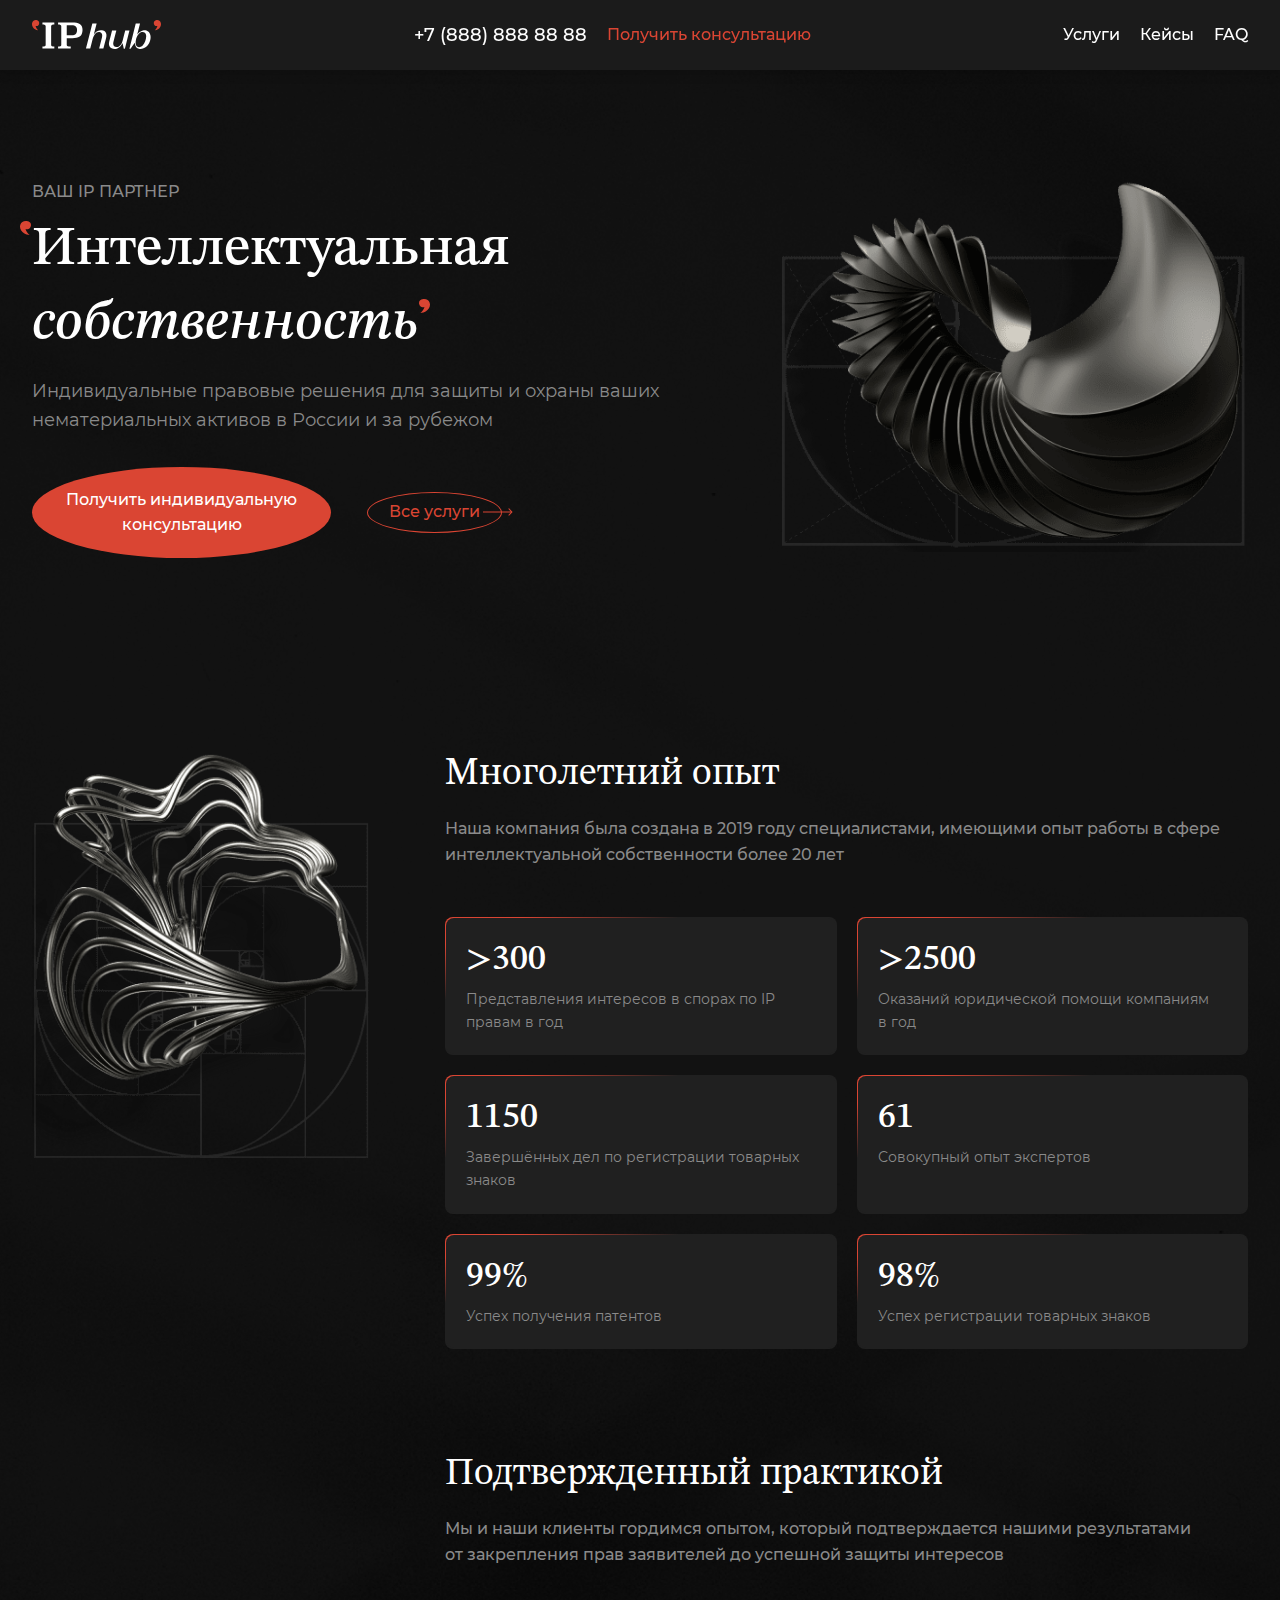
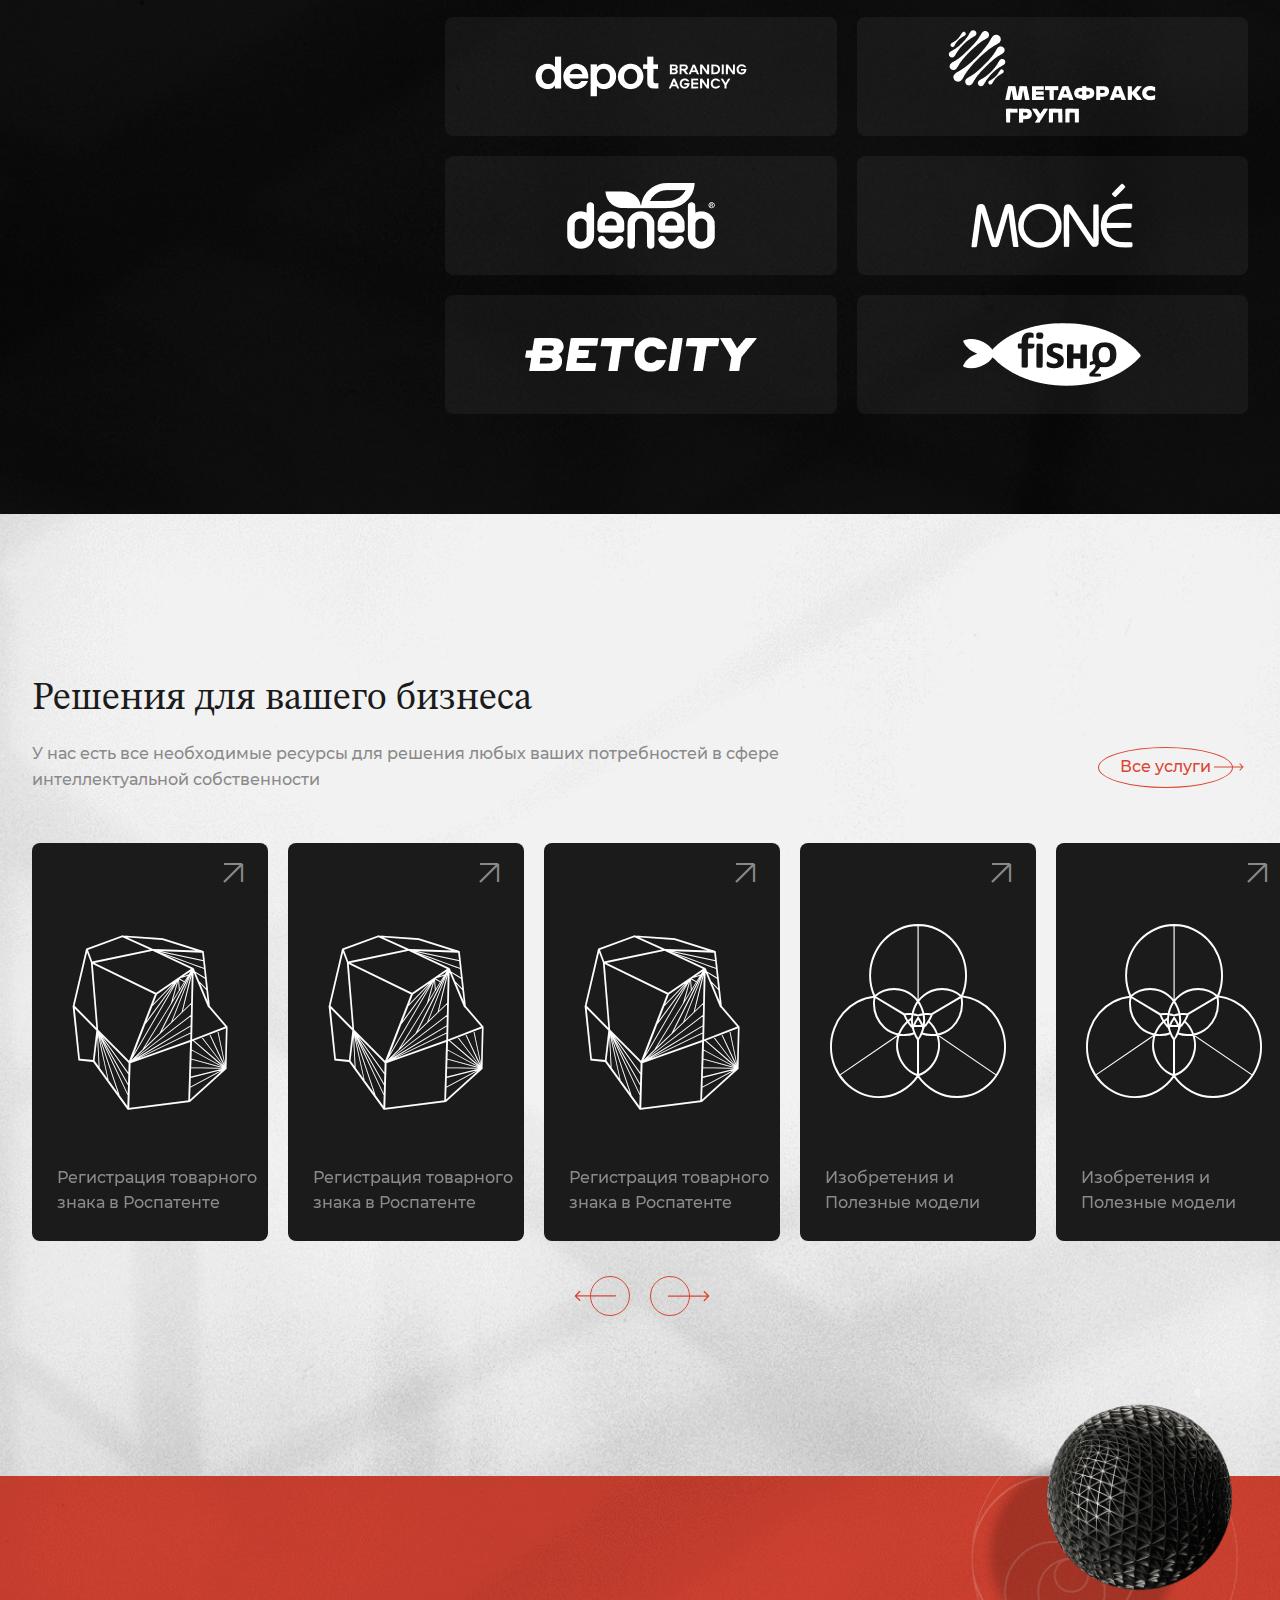
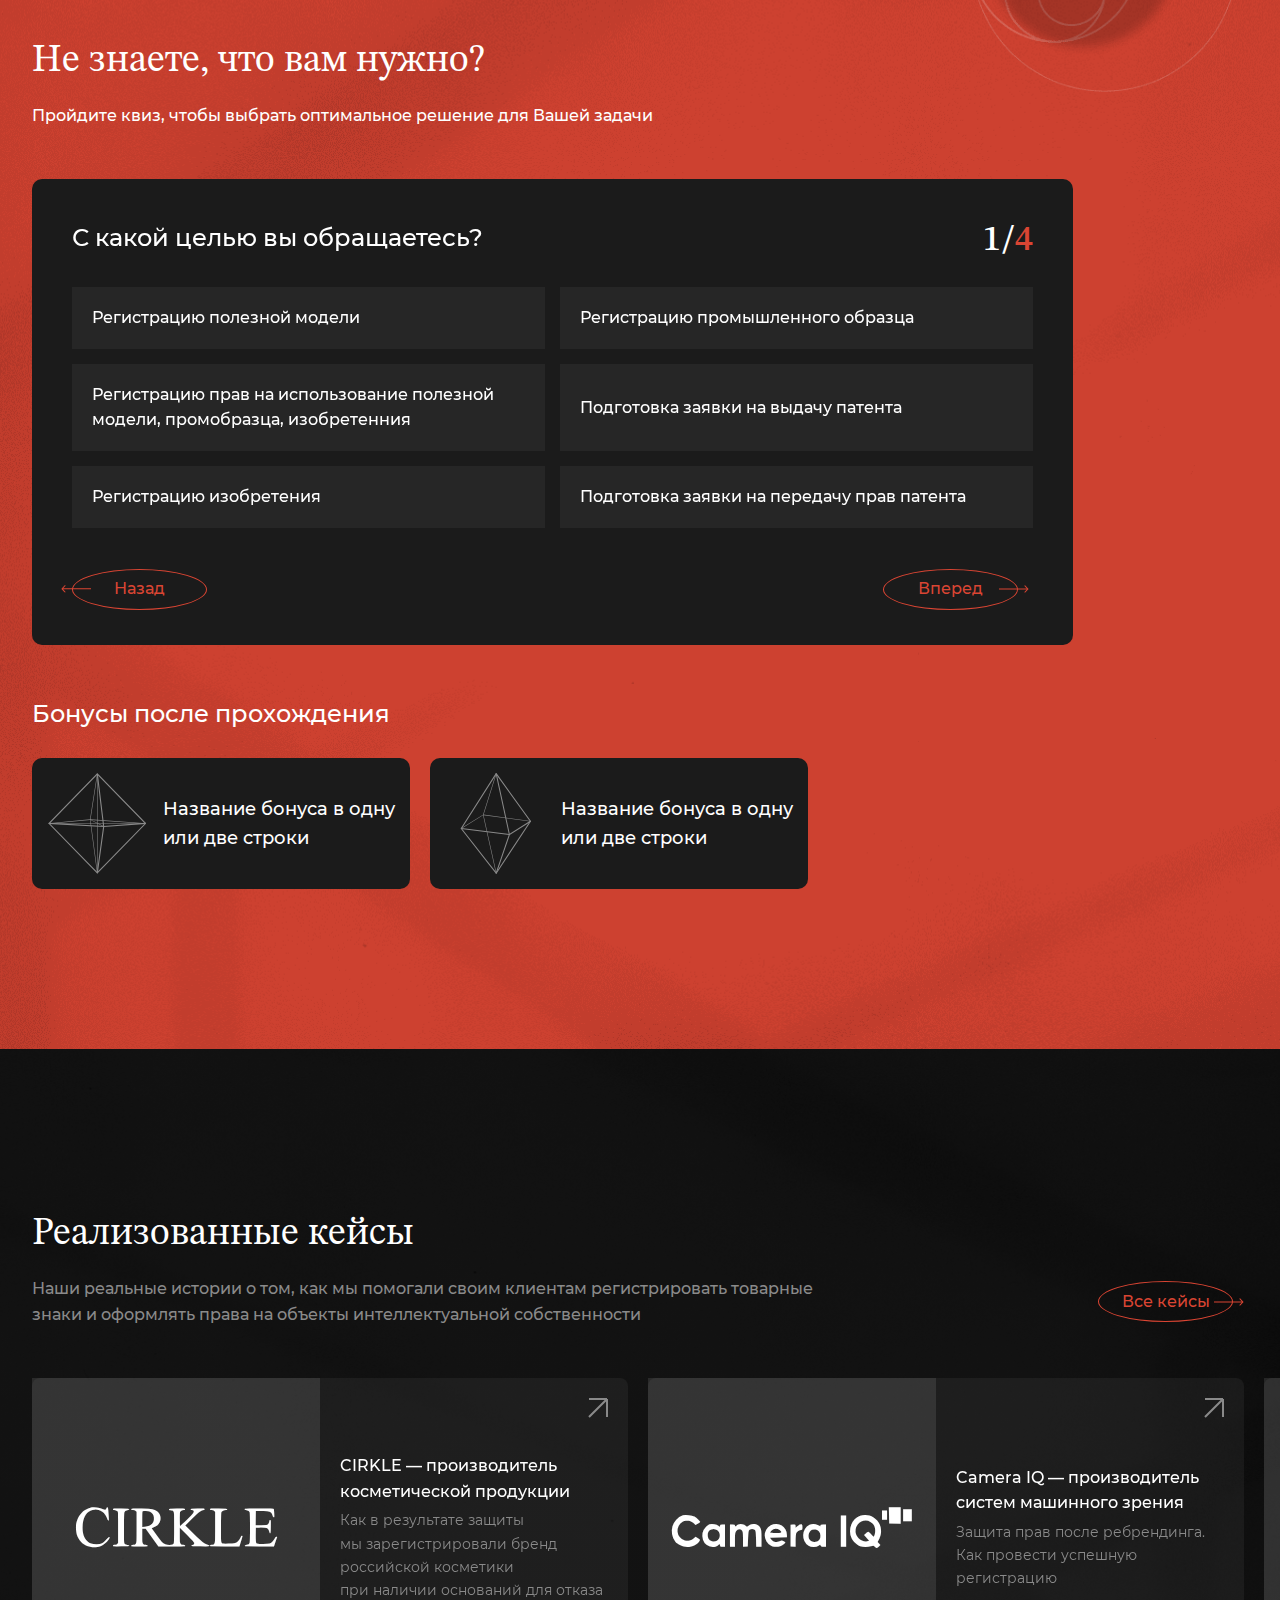
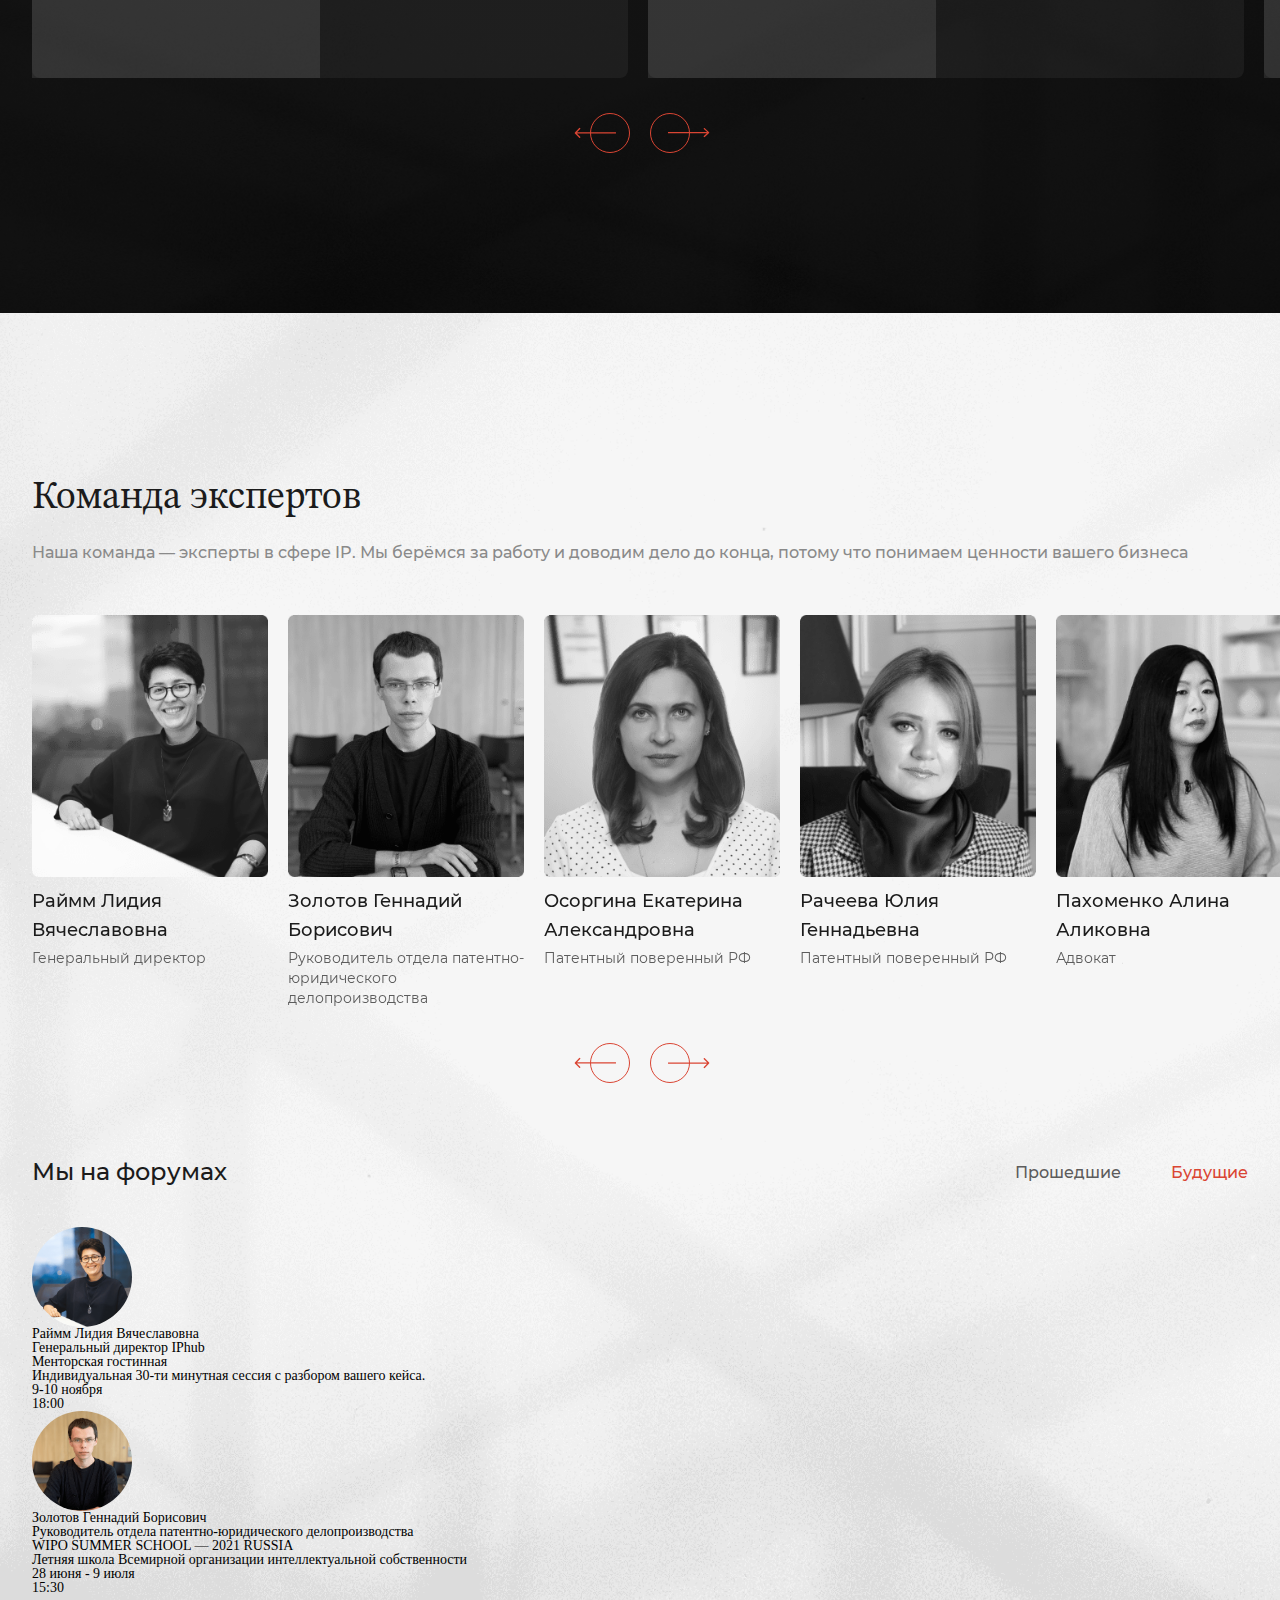
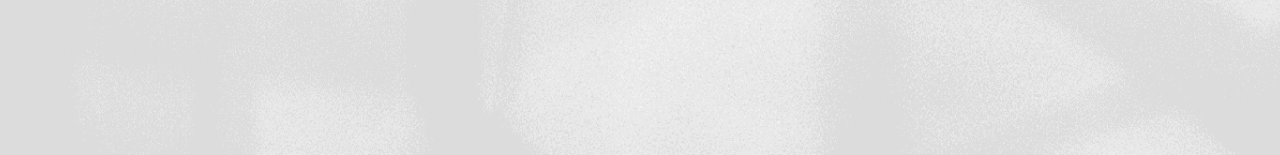
==== index.html @ 414b3ac7 "add forum-block" ====
<!DOCTYPE html>
<html lang="en">

<head>
  <meta charset="UTF-8">
  <meta http-equiv="X-UA-Compatible" content="IE=edge">
  <meta name="viewport" content="width=device-width, initial-scale=1.0">
  <title>IPhub</title>
  <link rel="stylesheet" href="./fonts/stylesheet.css">
  <link rel="stylesheet" href="./css/style.css">
  <link rel="stylesheet" type="text/css" href="./js/slick/slick.css" />
  <link rel="stylesheet" type="text/css" href="./js/slick/slick-theme.css" />
  <!-- <link rel="shortcut icon" type="image/ico" href="./img/speak-logo.ico" /> -->
  <script defer src="./js/scripts.js"></script>
</head>

<body>
  <div class="pop-up">
    <div class="pop-up__container"></div>
    <div class="pop-up__block">
      <div class="pop-up__close">
        <span></span>
        <span></span>
      </div>
      <form action="" class="pop-up__form" onchange="">
        <h2 class="pop-up__title">Оставьте заявку</h2>
        <p class="pop-up__subtitle">Укажите свои данные, и наш специалист свяжется с вами</p>
        <label for="username" class="pop-up__label">Как к вам обращаться</label>
        <input type="text" id="username" class="pop-up__input" required>
        <label for="phone" class="pop-up__label">Номер телефона / WhatsApp</label>
        <input type="tel" id="phone" class="pop-up__input" required>
        <label for="email" class="pop-up__label">Почта</label>
        <input type="email" id="email" class="pop-up__input" required>
        <label for="request" class="pop-up__label">Запрос</label>
        <textarea type="email" id="request" class="pop-up__textarea" optional></textarea>
        <div class="pop-up__radio">
          <input type="checkbox" id="deal" name="deal" value="deal">
          <label for="deal">Я принимаю соглашение на <a href="">обработку персональных данных</a> и <a href="">политику
              конфиденциальности</a></label>
        </div>
        <button class="pop-up__button">
          <p>Отправить</p>
          <img src="./img/main/button-arrow-right.svg" alt="">
        </button>
      </form>
    </div>
  </div>
  <div class="background">
    <div class="background__header">
      <div class="container">
        <header class="header">
          <div class="header__logo" onclick="slowScroll ('.header')"><img src=" ./img/header/logo.svg" alt="loho"></div>
          <div class="header__middle">
            <a href="tel:+78888888888" class="header__phone">+7 (888) 888 88 88</a>
            <a href="" class="header__button-consultation">Получить консультацию</a>
          </div>
          <nav class="header__nav menu">
            <div class="menu__container">
              <ul class="header__list menu__list">
                <li><a href=''>Услуги</a></li>
                <li><a href=''>Кейсы</a></li>
                <li><a href=''>FAQ</a></li>
              </ul>
              <div class="header__menu-text-block menu__text-block">
                <div class="menu__contacts">
                  <p class="menu__title">Наши контакты:</p>
                  <a href="mailto:example@iphub.com" class="menu__content">example@iphub.com</a>
                  <a href="tel:+78888888888" class="menu__content">+7 (888) 888 88 88</a>
                </div>
                <div class="menu__socials">
                  <p class="menu__title">Мы в соцсетях:</p>
                  <a href="#" class="menu__content">Facebook</a>
                  <a href="#" class="menu__content">Instagram</a>
                </div>
                <div class="menu__road">
                  <p class="menu__title">Как добраться:</p>
                  <a href="#" class="menu__content">Схема проезда</a>
                </div>
                <div class="menu__adress">
                  <p>123317, г. Москва, Пресненская<br>
                    наб., д.8, стр.1, эт.3, п.1, оф.10</p>
                  <p>ИНН: 7703472433</p>
                  <p>КПП: 770301001</p>
                </div>
                <div class="header__menu-image menu__image"><img src="./img/header/menu-image.png" alt=""></div>
              </div>
            </div>
          </nav>
          <div class="header__burger-menu">
            <span></span>
            <span></span>
            <span></span>
          </div>
        </header>
      </div>
    </div>
    <div class="background__main">
      <div class="container">
        <main class="main">
          <div class="main__text-block">
            <p class="main__overtitle">ВАШ IP ПАРТНЕР</p>
            <h1 class="main__title">
              <span>
                <img src="./img/main/quote-open.svg" alt="quote-open">
                Интеллектуальная
              </span>
              <span>
                собственность
                <img src="./img/main/quote-close.svg" alt="quote-close">
              </span>
            </h1>
            <p class="main__subtitle">Индивидуальные правовые решения для защиты и охраны ваших нематериальных активов
              в России и за рубежом</p>
            <div class="main__button-block">
              <a href="" class="main__button-consultation">
                <div></div>
                <span href="#">Получить индивидуальную консультацию</span>
              </a>
              <a href="" class="main__button-service">
                <span href="#">Все услуги</span>
                <img src="./img/main/button-arrow-right.svg" alt="">
              </a>
            </div>
          </div>
          <div class="main__image-block">
            <img src="./img/main/main.png" alt="">
          </div>
        </main>
        <div class="experience">
          <div class="experience__image-block"><img src="./img/experience/main.png" alt=""></div>
          <div class="experience__text-block">
            <div class="experience__statistics">
              <h2 class="experience__title">Многолетний опыт</h2>
              <p class="experience__subtitle">Наша компания была создана в 2019 году специалистами, имеющими опыт работы
                в сфере интеллектуальной собственности более 20 лет</p>
              <div class="statistics experience__blocks">
                <div class="statistics__wrapper">
                  <div class="statistics__block">
                    <p class="statistics__number">><span class="count">300</span></p>
                    <p class="statistics__description"><span>Представления интересов</span><span> в спорах по IP правам
                        в год</span></p>
                  </div>
                </div>
                <div class="statistics__wrapper">
                  <div class="statistics__block">
                    <p class="statistics__number">><span class="count">2500</span></p>
                    <p class="statistics__description"><span>Оказаний юридической</span><span> помощи компаниям
                        в год</span>
                    </p>
                  </div>
                </div>
                <div class="statistics__wrapper">
                  <div class="statistics__block">
                    <p class="statistics__number"><span class="count">1150</span></p>
                    <p class="statistics__description"><span>Завершённых дел</span><span> по регистрации товарных
                        знаков</span></p>
                  </div>
                </div>
                <div class="statistics__wrapper">
                  <div class="statistics__block">
                    <p class="statistics__number"><span class="count">61</span></p>
                    <p class="statistics__description"><span>Совокупный опыт</span><span> экспертов</span></p>
                  </div>
                </div>
                <div class="statistics__wrapper">
                  <div class="statistics__block">
                    <p class="statistics__number"><span class="count">99</span>%</p>
                    <p class="statistics__description"><span>Успех получения</span><span> патентов</span></p>
                  </div>
                </div>
                <div class="statistics__wrapper">
                  <div class="statistics__block">
                    <p class="statistics__number"><span class="count">98</span>%</p>
                    <p class="statistics__description"><span>Успех регистрации</span><span> товарных знаков</span></p>
                  </div>
                </div>
              </div>
            </div>
            <div class="experience__clients">
              <h2 class="experience__title">Подтвержденный практикой</h2>
              <p class="experience__subtitle">Мы и наши клиенты гордимся опытом, который подтверждается нашими
                результатами
                от закрепления прав заявителей до успешной защиты интересов</p>
              <div class="clients experience__blocks">
                <div class="clients__client"><img src="./img/experience/client1.png" alt="client1"></div>
                <div class="clients__client"><img src="./img/experience/client2.png" alt="client2"></div>
                <div class="clients__client"><img src="./img/experience/client3.png" alt="client3"></div>
                <div class="clients__client"><img src="./img/experience/client4.png" alt="client4"></div>
                <div class="clients__client"><img src="./img/experience/client5.png" alt="client5"></div>
                <div class="clients__client"><img src="./img/experience/client6.png" alt="client6"></div>
              </div>
            </div>
          </div>
        </div>
      </div>
    </div>
    <div class="background__services">
      <div class="services">
        <div class="container">
          <h2 class="services__title">Решения для вашего бизнеса</h2>
          <div class="services__subtitle">
            <p>У нас есть все необходимые ресурсы для решения любых ваших потребностей в сфере интеллектуальной
              собственности</p>
            <div class="services__button-top ">
              <span href="#">Все услуги</span>
              <img src="./img/main/button-arrow-right.svg" alt="">
            </div>
          </div>
        </div>
        <div class="services__slider">
          <div class="service">
            <div class="service__button icon-shape"></div>
            <div class="service__image icon-service-image1"></div>
            <p class="service__title">Регистрация товарного знака в Роспатенте</p>
            <p class="service__subtitle">Государственная регистрация торговых знаков в РФ и в мире</p>
          </div>
          <div class="service">
            <div class="service__button icon-shape"></div>
            <div class="service__image icon-service-image1"></div>
            <p class="service__title">Регистрация товарного знака в Роспатенте</p>
            <p class="service__subtitle">Государственная регистрация торговых знаков в РФ и в мире</p>
          </div>
          <div class="service">
            <div class="service__button icon-shape"></div>
            <div class="service__image icon-service-image1"></div>
            <p class="service__title">Регистрация товарного знака в Роспатенте</p>
            <p class="service__subtitle">Государственная регистрация торговых знаков в РФ и в мире</p>
          </div>
          <div class="service">
            <div class="service__button icon-shape"></div>
            <div class="service__image icon-service-image2"></div>
            <p class="service__title">Изобретения и Полезные модели</p>
            <p class="service__subtitle">Регистрация прав инновационные устройства, способы или технологии</p>
          </div>
          <div class="service">
            <div class="service__button icon-shape"></div>
            <div class="service__image icon-service-image2"></div>
            <p class="service__title">Изобретения и Полезные модели</p>
            <p class="service__subtitle">Регистрация прав инновационные устройства, способы или технологии</p>
          </div>
          <div class="service">
            <div class="service__button icon-shape"></div>
            <div class="service__image icon-service-image2"></div>
            <p class="service__title">Изобретения и Полезные модели</p>
            <p class="service__subtitle">Регистрация прав инновационные устройства, способы или технологии</p>
          </div>
          <div class="service">
            <div class="service__button icon-shape"></div>
            <div class="service__image icon-service-image3"></div>
            <p class="service__title">Промышленные образцы</p>
            <p class="service__subtitle">Государственная регистрация торговых знаков в РФ и в мире</p>
          </div>
          <div class="service">
            <div class="service__button icon-shape"></div>
            <div class="service__image icon-service-image4"></div>
            <p class="service__title">Программы для ЭВМ и Базы данных</p>
            <p class="service__subtitle">Государственная регистрация торговых знаков в РФ и в мире</p>
          </div>
          <div class="service">
            <div class="service__button icon-shape"></div>
            <div class="service__image icon-service-image5"></div>
            <p class="service__title">Представление интересов, суды</p>
            <p class="service__subtitle">Государственная регистрация торговых знаков в РФ и в мире</p>
          </div>
          <div class="service">
            <div class="service__button icon-shape"></div>
            <div class="service__image icon-service-image5"></div>
            <p class="service__title">Представление интересов, суды</p>
            <p class="service__subtitle">Государственная регистрация торговых знаков в РФ и в мире</p>
          </div>
          <div class="service invisible"></div>
          <div class="service invisible"></div>
          <div class="service invisible"></div>
          <div class="service invisible"></div>
          <div class="service invisible"></div>
        </div>
        <div class="services__button-bottom">
          <span href="#">Все услуги</span>
          <img src="./img/main/button-arrow-right.svg" alt="">
        </div>
      </div>
    </div>
    <div class="background__test">
      <div class="test__back-image"><img src="./img/test/black-ball.png" alt=""></div>
      <div class="container">
        <div class="test">
          <h2 class="test__title">Не знаете, что вам нужно? </h2>
          <p class="test__subtitle">Пройдите квиз, чтобы выбрать оптимальное решение для Вашей задачи</p>
          <div class="test__wrapper-slider">
            <div class="test__counter-slider">
              <p><span>1/</span><span></span></p>
            </div>
            <div class="test__slider test-slider" onclick="changeSlider()" onmouseup="changeSlider()"
              onmousedown="changeSlider()" ontouchend="changeSlider()" ontouchstart="changeSlider()">
              <div class="test-slider__slide">
                <p class="test-slider__title">С какой целью вы обращаетесь?</p>
                <div class="test-slider__options">
                  <a href="" class="test-slider__option">Регистрацию полезной модели</a>
                  <a href="" class="test-slider__option">Регистрацию промышленного образца</a>
                  <a href="" class="test-slider__option">Регистрацию прав на использование полезной модели, промобразца,
                    изобретенния</a>
                  <a href="" class="test-slider__option">Подготовка заявки на выдачу патента</a>
                  <a href="" class="test-slider__option">Регистрацию изобретения</a>
                  <a href="" class="test-slider__option">Подготовка заявки на передачу прав патента</a>
                </div>
              </div>
              <div class="test-slider__slide">
                <p class="test-slider__title">С какой целью вы обращаетесь?</p>
                <div class="test-slider__options">
                  <div class="test-slider__option">Регистрацию полезной модели</div>
                  <div class="test-slider__option">Регистрацию промышленного образца</div>
                  <div class="test-slider__option">Регистрацию прав на использование полезной модели, промобразца,
                    изобретенния</div>
                  <div class="test-slider__option">Подготовка заявки на выдачу патента</div>
                  <div class="test-slider__option">Регистрацию изобретения</div>
                  <div class="test-slider__option">Подготовка заявки на передачу прав патента</div>
                </div>
              </div>
              <div class="test-slider__slide">
                <p class="test-slider__title">С какой целью вы обращаетесь?</p>
                <div class="test-slider__options">
                  <div class="test-slider__option">Регистрацию полезной модели</div>
                  <div class="test-slider__option">Регистрацию промышленного образца</div>
                  <div class="test-slider__option">Регистрацию прав на использование полезной модели, промобразца,
                    изобретенния</div>
                  <div class="test-slider__option">Подготовка заявки на выдачу патента</div>
                  <div class="test-slider__option">Регистрацию изобретения</div>
                  <div class="test-slider__option">Подготовка заявки на передачу прав патента</div>
                </div>
              </div>
              <div class="test-slider__slide">
                <p class="test-slider__title">С какой целью вы обращаетесь?</p>
                <div class="test-slider__options">
                  <div class="test-slider__option">Регистрацию полезной модели</div>
                  <div class="test-slider__option">Регистрацию промышленного образца</div>
                  <div class="test-slider__option">Регистрацию прав на использование полезной модели, промобразца,
                    изобретенния</div>
                  <div class="test-slider__option">Подготовка заявки на выдачу патента</div>
                  <div class="test-slider__option">Регистрацию изобретения</div>
                  <div class="test-slider__option">Подготовка заявки на передачу прав патента</div>
                </div>
              </div>
            </div>
          </div>
        </div>
        <div class="bonuses">
          <p class="bonuses__title">Бонусы после прохождения</p>
          <div class="bonuses__block">
            <div class="bonuses__bonus">
              <div class="bonuses__image"><img src="./img/test/bonuses/bonus1.svg" alt=""></div>
              <p class="bonuses__text">Название бонуса в одну<br>или две строки</p>
            </div>
            <div class="bonuses__bonus">
              <div class="bonuses__image"><img src="./img/test/bonuses/bonus2.svg" alt=""></div>
              <p class="bonuses__text">Название бонуса в одну<br>или две строки</p>
            </div>
          </div>
        </div>
      </div>
    </div>
    <div class="background__cases">
      <div class="cases">
        <div class="container">
          <h2 class="cases__title">Реализованные кейсы</h2>
          <div class="cases__subtitle">
            <p>Наши реальные истории о том, как мы помогали своим клиентам регистрировать товарные знаки и оформлять
              права
              на объекты интеллектуальной собственности</p>
            <div class="cases__button-top ">
              <span href="#">Все кейсы</span>
              <img src="./img/main/button-arrow-right.svg" alt="">
            </div>
          </div>
        </div>
        <div class="cases__slider">
          <div class="case">
            <div class="case__image icon-case-image1"></div>
            <div class="case__text">
              <div class="case__button icon-shape"></div>
              <p class="case__title">CIRKLE — производитель косметической продукции</p>
              <p class="case__subtitle">Как в результате защиты мы зарегистрировали бренд российской косметики
                при наличии оснований для отказа</p>
            </div>
          </div>
          <div class="case">
            <div class="case__image icon-case-image2"></div>
            <div class="case__text">
              <div class="case__button icon-shape"></div>
              <p class="case__title">Camera IQ — производитель систем машинного зрения</p>
              <p class="case__subtitle">Защита прав после ребрендинга. Как провести успешную регистрацию</p>
            </div>
          </div>
          <div class="case">
            <div class="case__image icon-case-image3"></div>
            <div class="case__text">
              <div class="case__button icon-shape"></div>
              <p class="case__title">HANDS — производитель строительных материалов</p>
              <p class="case__subtitle">Предварительный отказ — не приговор! Как мы защищали монополию российского
                производителя строительных материалов.</p>
            </div>
          </div>
          <div class="case">
            <div class="case__image icon-case-image2"></div>
            <div class="case__text">
              <div class="case__button icon-shape"></div>
              <p class="case__title">Camera IQ — производитель систем машинного зрения</p>
              <p class="case__subtitle">Защита прав после ребрендинга. Как провести успешную регистрацию</p>
            </div>
          </div>
          <div class="case">
            <div class="case__image icon-case-image3"></div>
            <div class="case__text">
              <div class="case__button icon-shape"></div>
              <p class="case__title">HANDS — производитель строительных материалов</p>
              <p class="case__subtitle">Предварительный отказ — не приговор! Как мы защищали монополию российского
                производителя строительных материалов.</p>
            </div>
          </div>
          <div class="case invisible"></div>
          <div class="case invisible"></div>
        </div>
        <div class="cases__button-bottom">
          <span href="#">Все кейсы</span>
          <img src="./img/main/button-arrow-right.svg" alt="">
        </div>
      </div>
    </div>
    <div class="background__team">
      <div class="team">
        <div class="container">
          <h2 class="team__title">Команда экспертов</h2>
          <p class="team__subtitle">Наша команда — эксперты в сфере IP. Мы берёмся за работу и доводим дело до конца,
            потому что понимаем ценности вашего бизнеса</p>
        </div>
        <div class="team__slider">
          <div class="member">
            <div class="member__image"><img src="./img/team/member1.png" alt=""></div>
            <p class="member__name">Раймм Лидия Вячеславовна</p>
            <p class="member__profession">Генеральный директор</p>
          </div>
          <div class="member">
            <div class="member__image"><img src="./img/team/member2.png" alt=""></div>
            <p class="member__name">Золотов Геннадий Борисович</p>
            <p class="member__profession">Руководитель отдела патентно-юридического делопроизводства</p>
          </div>
          <div class="member">
            <div class="member__image"><img src="./img/team/member3.png" alt=""></div>
            <p class="member__name">Осоргина Екатерина Александровна</p>
            <p class="member__profession">Патентный поверенный РФ</p>
          </div>
          <div class="member">
            <div class="member__image"><img src="./img/team/member4.png" alt=""></div>
            <p class="member__name">Рачеева Юлия Геннадьевна</p>
            <p class="member__profession">Патентный поверенный РФ</p>
          </div>
          <div class="member">
            <div class="member__image"><img src="./img/team/member5.png" alt=""></div>
            <p class="member__name">Пахоменко Алина Аликовна</p>
            <p class="member__profession">Адвокат</p>
          </div>
          <div class="member">
            <div class="member__image"><img src="./img/team/member1.png" alt=""></div>
            <p class="member__name">Нигодина Вероника Анатольевна</p>
            <p class="member__profession">Маркетолог</p>
          </div>
          <div class="member invisible"></div>
          <div class="member invisible"></div>
          <div class="member invisible"></div>
          <div class="member invisible"></div>
          <div class="member invisible"></div>
        </div>
        <div class="container">
          <div class="forum">
            <div class="forum__title">
              <h3>Мы на форумах</h3>
              <div class="forum__subtitle">
                <p>Прошедшие</p>
                <p>Будущие</p>
              </div>
            </div>
            <div class="forum__userforum">
              <div class="userforum">
                <div class="userforum__left">
                  <div class="userforum__image"><img src="./img/team/member1.png" alt=""></div>
                  <div class="userforum__personal-information">
                    <p class="userforum__name">Раймм Лидия Вячеславовна</p>
                    <p class="userforum__profession">Генеральный директор IPhub</p>
                  </div>
                </div>
                <div class="userforum__center">
                  <p class="userforum__forumname">Менторская гостинная</p>
                  <p class="userforum__description">Индивидуальная 30-ти минутная сессия с разбором вашего кейса.</p>
                </div>
                <div class="userforum__right">
                  <p class="userforum__date">9-10 ноября</p>
                  <p class="userforum__time">18:00</p>
                </div>
              </div>
              <div class="userforum">
                <div class="userforum__left">
                  <div class="userforum__image"><img src="./img/team/member2.png" alt=""></div>
                  <div class="userforum__personal-information">
                    <p class="userforum__name">Золотов Геннадий Борисович</p>
                    <p class="userforum__profession">Руководитель отдела патентно-юридического делопроизводства</p>
                  </div>
                </div>
                <div class="userforum__center">
                  <p class="userforum__forumname">WIPO SUMMER SCHOOL — 2021 RUSSIA</p>
                  <p class="userforum__description">Летняя школа Всемирной организации интеллектуальной собственности
                  </p>
                </div>
                <div class="userforum__right">
                  <p class="userforum__date">28 июня - 9 июля</p>
                  <p class="userforum__time">15:30</p>
                </div>
              </div>
            </div>
          </div>
        </div>
      </div>
    </div>
  </div>





  <script src="https://ajax.googleapis.com/ajax/libs/jquery/3.6.0/jquery.min.js"></script>
  <script type="text/javascript" src="./js/jquery-spincrement-master/jquery.spincrement.js"></script>
  <script src="./js/slick/slick.min.js"></script>
  <script src="./js/jquery.ddslick.min.js"></script>
</body>

</html>
---- fonts/stylesheet.css ----
@font-face {
    font-family: 'Montserrat';
    src: url('Montserrat-Regular.eot');
    src: local('Montserrat Regular'), local('Montserrat-Regular'),
        url('Montserrat-Regular.eot?#iefix') format('embedded-opentype'),
        url('Montserrat-Regular.woff2') format('woff2'),
        url('Montserrat-Regular.woff') format('woff'),
        url('Montserrat-Regular.ttf') format('truetype');
    font-weight: normal;
    font-style: normal;
}

@font-face {
    font-family: 'Montserrat';
    src: url('Montserrat-Medium.eot');
    src: local('Montserrat Medium'), local('Montserrat-Medium'),
        url('Montserrat-Medium.eot?#iefix') format('embedded-opentype'),
        url('Montserrat-Medium.woff2') format('woff2'),
        url('Montserrat-Medium.woff') format('woff'),
        url('Montserrat-Medium.ttf') format('truetype');
    font-weight: 500;
    font-style: normal;
}

@font-face {
    font-family: 'STIX Two Text';
src: local('STIX Two Text Regular'), local('STIXTwoText-Regular'),
        url('./STIXTwoText-Regular.otf') format('otf'),
        url('./STIXTwoText-Regular.woff2') format('woff2'),
        url('./STIXTwoText-Regular.ttf') format('truetype');
    font-weight: normal;
    font-style: normal;
}

@font-face {
    font-family: 'STIX Two Text';
    src: local('STIX Two Text Medium'), local('STIXTwoText-Medium'),
        url('./STIXTwoText-Medium.otf') format('otf'),
        url('./STIXTwoText-Medium.woff2') format('woff2'),
        url('./STIXTwoText-Medium.ttf') format('truetype');
    font-weight: 500;
    font-style: normal;
}

@font-face {
    font-family: 'STIX Two Text';
    src: local('STIX Two Text Medium Italic'), local('STIXTwoText-Medium-Italic'),
        url('./STIXTwoText-MediumItalic.otf') format('otf'),
        url('./STIXTwoText-MediumItalic.woff2') format('woff2'),
        url('./STIXTwoText-MediumItalic.ttf') format('truetype');
    font-weight: 500;
    font-style: italic;
}
---- css/style.css ----
@import url(./null.css);
@import url(./animate.css);
@import url(./custom-font-styles.css);
.main__title {
  font-family: "STIX Two Text";
  font-style: normal;
  font-weight: 500;
  font-size: 55px;
  line-height: 135%;
  color: #ffffff;
}

.experience__title, .services__title, .test__title, .cases__title, .team__title {
  font-family: "STIX Two Text";
  font-style: normal;
  font-weight: 400;
  font-size: 38px;
  line-height: 135%;
  color: #ffffff;
}

.pop-up__title, .test-slider__title, .bonuses__title, .forum__title h3 {
  font-family: "Montserrat";
  font-style: normal;
  font-weight: 500;
  font-size: 24px;
  line-height: 160%;
  color: #ffffff;
}

.menu__title, .bonuses__text, .member__name {
  font-family: "Montserrat";
  font-style: normal;
  font-weight: 500;
  font-size: 18px;
  line-height: 160%;
  color: #ffffff;
}

.experience__subtitle, .services__subtitle p, .test__subtitle, .cases__subtitle p, .case__title, .team__subtitle {
  font-family: "Montserrat";
  font-style: normal;
  font-weight: 500;
  font-size: 16px;
  line-height: 160%;
  color: #ffffff;
}

.pop-up__subtitle, .pop-up__input, .pop-up__textarea, .pop-up__button, .header__button-consultation, .header__list li a, .menu__content, .main__button-consultation span, .main__button-service span, .services__button-top span, .services__button-bottom span, .service__title, .test__slider .slick-arrow span, .test-slider__option, .cases__button-top span, .cases__button-bottom span, .forum__subtitle p {
  font-family: "Montserrat";
  font-style: normal;
  font-weight: 500;
  font-size: 16px;
  line-height: 160%;
  color: #ffffff;
}

.menu__adress, .statistics__description, .service__subtitle, .case__subtitle {
  font-family: "Montserrat";
  font-style: normal;
  font-weight: 400;
  font-size: 14px;
  line-height: 165%;
}

.main__overtitle {
  font-family: "Montserrat";
  font-style: normal;
  font-weight: 500;
  font-size: 16px;
  line-height: 160%;
  text-transform: uppercase;
}

.container {
  max-width: 1216px;
  margin: auto;
}

@media (max-width: 1256px) {
  .container {
    max-width: 100%;
    margin: 0 auto;
    padding: 0 20px;
  }
}

.background {
  background: #1b1b1b;
}

.background__header {
  -webkit-box-shadow: 0px 4px 10px rgba(0, 0, 0, 0.15);
          box-shadow: 0px 4px 10px rgba(0, 0, 0, 0.15);
  background: #1b1b1b;
  position: fixed;
  width: 100%;
  z-index: 5;
}

.background__main {
  background-color: #1b1b1b;
  background: -webkit-gradient(linear, left top, left bottom, from(rgba(0, 0, 0, 0.9)), to(rgba(0, 0, 0, 0.9))), url(../img/backgrounds/backgroud-main.png) center/cover no-repeat;
  background: linear-gradient(180deg, rgba(0, 0, 0, 0.9), rgba(0, 0, 0, 0.9)), url(../img/backgrounds/backgroud-main.png) center/cover no-repeat;
}

.background__services {
  background: url(../img/services/backgroud.png) center/cover no-repeat;
}

.background__test {
  background: url(../img/test/backgroud.png) center/cover no-repeat;
  padding: 160px 0;
  position: relative;
}

@media (max-width: 1252px) {
  .background__test {
    padding: 120px 0;
  }
}

@media (max-width: 768px) {
  .background__test {
    padding: 80px 0;
  }
}

@media (max-width: 400px) {
  .background__test {
    padding: 60px 0;
  }
}

.background__cases {
  background: -webkit-gradient(linear, left top, left bottom, from(rgba(0, 0, 0, 0.9)), to(rgba(0, 0, 0, 0.9))), url(../img/cases/background.png) center/cover no-repeat;
  background: linear-gradient(180deg, rgba(0, 0, 0, 0.9), rgba(0, 0, 0, 0.9)), url(../img/cases/background.png) center/cover no-repeat;
}

.background__team {
  background: url(../img/team/background.png) center/cover no-repeat;
}

.pop-up {
  position: fixed;
  top: -100%;
  left: 0;
  width: 100%;
  height: 100%;
  background-color: rgba(189, 189, 189, 0.75);
  z-index: 10;
  cursor: pointer;
  -webkit-transition: 0.7s ease-in-out;
  transition: 0.7s ease-in-out;
  overflow-y: auto;
}

.pop-up__container {
  position: absolute;
  top: 0;
  left: 0;
  width: 100%;
  height: 100%;
}

.pop-up__block {
  max-width: 510px;
  width: calc(100% - 40px);
  padding: 40px 65px;
  position: absolute;
  top: 50%;
  left: 50%;
  -webkit-transform: translate(-50%, -50%);
          transform: translate(-50%, -50%);
  background-color: #1b1b1b;
  border-radius: 10px;
  cursor: auto;
  z-index: 11;
}

@media (max-width: 500px) {
  .pop-up__block {
    padding: 30px 40px;
  }
}

@media (max-width: 400px) {
  .pop-up__block {
    padding: 20px 20px;
  }
}

.pop-up__close {
  width: 28px;
  height: 28px;
  position: absolute;
  right: 20px;
  top: 20px;
  cursor: pointer;
  -webkit-transition: 0.5s;
  transition: 0.5s;
}

.pop-up__close:hover {
  -webkit-transform: scale(1.2);
          transform: scale(1.2);
  -webkit-transition: 0.5s;
  transition: 0.5s;
}

.pop-up__close span {
  width: 30px;
  height: 1.5px;
  border-radius: 2px;
  background-color: #fff;
  position: absolute;
}

.pop-up__close span:nth-of-type(1) {
  display: block;
  position: absolute;
  -webkit-transform: rotate(45deg);
          transform: rotate(45deg);
  top: 50%;
}

.pop-up__close span:nth-of-type(2) {
  display: block;
  position: absolute;
  -webkit-transform: rotate(-45deg);
          transform: rotate(-45deg);
  top: 50%;
}

.pop-up__form {
  display: -webkit-box;
  display: -ms-flexbox;
  display: flex;
  -webkit-box-orient: vertical;
  -webkit-box-direction: normal;
      -ms-flex-direction: column;
          flex-direction: column;
}

.pop-up.active {
  top: 0;
  -webkit-transition: 0.7s ease-in-out;
  transition: 0.7s ease-in-out;
}

.pop-up__title {
  text-align: center;
  padding: 0 0 8px 0;
}

@media (max-width: 350px) {
  .pop-up__title {
    font-size: 20px;
  }
}

.pop-up__subtitle {
  color: #8a8a8a;
  text-align: center;
  padding: 0 0 25px 0;
}

.pop-up__label {
  font-family: "Montserrat";
  font-style: normal;
  font-weight: 500;
  font-size: 14px;
  line-height: 140%;
  color: #8a8a8a;
  padding: 0 0 2px 0;
}

.pop-up__input {
  margin: 0 0 15px 0;
  padding: 10px 20px 10px 15px;
  height: 40px;
  background: rgba(138, 138, 138, 0.1);
  border-radius: 8px;
  color: #fff;
  caret-color: #fff;
  border: 1px solid transparent;
  -webkit-transition: 0.3s;
  transition: 0.3s;
}

.pop-up__input:focus {
  border: 1px solid #ffffff;
  -webkit-transition: 0.3s;
  transition: 0.3s;
  background: transparent;
}

.pop-up__textarea {
  margin: 0 0 15px 0;
  padding: 10px 20px 10px 15px;
  min-height: 120px;
  min-width: 100%;
  max-width: 100%;
  background: rgba(138, 138, 138, 0.1);
  border-radius: 8px;
  color: #fff;
  caret-color: #fff;
  border: 1px solid transparent;
  -webkit-transition: 0.3s;
  transition: 0.3s;
}

.pop-up__textarea:required {
  background-color: #fff;
}

.pop-up__textarea:focus {
  border: 1px solid #ffffff;
  -webkit-transition: 0.3s;
  transition: 0.3s;
  background: transparent;
}

.pop-up__radio {
  padding: 0 0 26px 26px;
  position: relative;
}

@media (max-width: 400px) {
  .pop-up__radio {
    padding: 0 0 26px 20px;
  }
}

.pop-up__radio input {
  position: absolute;
  z-index: -1;
  opacity: 0;
}

.pop-up__radio input:checked + label::before {
  border-color: #da4533;
  background: url("../img/pop-up/check.svg") center/9px 9px no-repeat, #da4533;
}

.pop-up__radio label {
  font-family: "Montserrat";
  font-style: normal;
  font-weight: 400;
  font-size: 12px;
  line-height: 165%;
  color: #ffffff;
  -webkit-box-align: center;
      -ms-flex-align: center;
          align-items: center;
  -webkit-user-select: none;
     -moz-user-select: none;
      -ms-user-select: none;
          user-select: none;
}

.pop-up__radio label::before {
  position: absolute;
  top: 0;
  left: 0;
  content: "";
  display: inline-block;
  width: 16px;
  height: 16px;
  border: 1px solid grey;
  border-radius: 2px;
}

@media (max-width: 400px) {
  .pop-up__radio label::before {
    width: 13px;
  }
}

.pop-up__radio label a {
  color: #ffffff;
  -webkit-text-decoration-line: underline;
          text-decoration-line: underline;
}

.pop-up__button {
  width: 135px;
  height: 41px;
  border: 1px solid #da4533;
  border-radius: 50%;
  background-color: #1b1b1b;
  position: relative;
  -ms-flex-item-align: center;
      -ms-grid-row-align: center;
      align-self: center;
  color: #da4533;
}

.pop-up__button:hover img {
  right: -18px;
  -webkit-transition: 0.5s;
  transition: 0.5s;
}

.pop-up__button img {
  width: 30px;
  position: absolute;
  right: -12px;
  -webkit-transition: 0.5s;
  transition: 0.5s;
  top: 50%;
  -webkit-transform: translateY(-50%);
          transform: translateY(-50%);
}

.header {
  display: -webkit-box;
  display: -ms-flexbox;
  display: flex;
  -webkit-box-pack: justify;
      -ms-flex-pack: justify;
          justify-content: space-between;
  -webkit-box-align: center;
      -ms-flex-align: center;
          align-items: center;
  padding: 20px 0 21px;
}

@media (max-width: 1000px) {
  .header {
    padding: 12px 0;
  }
}

.header__logo {
  cursor: pointer;
}

.header__middle {
  display: -webkit-box;
  display: -ms-flexbox;
  display: flex;
  gap: 20px;
  -webkit-box-align: center;
      -ms-flex-align: center;
          align-items: center;
}

@media (max-width: 700px) {
  .header__middle {
    display: none;
  }
}

.header__phone {
  font-family: "Montserrat";
  font-style: normal;
  font-weight: 500;
  font-size: 18px;
  line-height: 22px;
  color: #ffffff;
}

.header__button-consultation {
  color: #da4533;
}

.header__list {
  display: -webkit-box;
  display: -ms-flexbox;
  display: flex;
  gap: 20px;
}

.header__list li a {
  -webkit-transition: 0.5s;
  transition: 0.5s;
}

.header__list li a:hover {
  color: #da4533;
  -webkit-transition: 0.5s;
  transition: 0.5s;
}

.header__burger-menu {
  display: none;
}

.header__burger-menu:hover span {
  width: 28px !important;
  -webkit-transition: 0.5s;
  transition: 0.5s;
}

@media (max-width: 1000px) {
  .header__burger-menu {
    display: -webkit-box;
    display: -ms-flexbox;
    display: flex;
    -webkit-box-pack: end;
        -ms-flex-pack: end;
            justify-content: end;
    position: relative;
    width: 46px;
    height: 46px;
    padding: 0 9px;
    background: rgba(255, 255, 255, 0.05);
    -webkit-transition: 0.5s;
    transition: 0.5s;
    border-radius: 5px;
    cursor: pointer;
    z-index: 5;
  }
  .header__burger-menu:hover {
    background: rgba(255, 255, 255, 0.1);
    -webkit-transition: 0.5s;
    transition: 0.5s;
  }
  .header__burger-menu.active-menu {
    background: rgba(255, 255, 255, 0.1);
  }
  .header__burger-menu.active-menu:hover {
    background: rgba(255, 255, 255, 0.15);
  }
  .header__burger-menu.active-menu span {
    -webkit-transition: all 0.5s ease-in-out;
    transition: all 0.5s ease-in-out;
  }
  .header__burger-menu.active-menu span:nth-of-type(1) {
    width: 28px;
    top: 50%;
    -webkit-transform: translateY(-50%) rotate(45deg);
            transform: translateY(-50%) rotate(45deg);
  }
  .header__burger-menu.active-menu span:nth-of-type(2) {
    width: 28px;
    top: 50%;
    -webkit-transform: translateY(-50%) rotate(-45deg);
            transform: translateY(-50%) rotate(-45deg);
  }
  .header__burger-menu.active-menu span:nth-of-type(3) {
    display: none;
  }
}

.header__burger-menu span {
  height: 2px;
  background-color: #ffffff;
  position: absolute;
  -webkit-transition: all 0.5s ease-in-out;
  transition: all 0.5s ease-in-out;
}

.header__burger-menu span:nth-of-type(1) {
  width: 23px;
  -webkit-transition: 0.5s;
  transition: 0.5s;
  top: 13px;
}

.header__burger-menu span:nth-of-type(2) {
  width: 28px;
  -webkit-transition: 0.5s;
  transition: 0.5s;
  top: 50%;
  -webkit-transform: translateY(-50%);
          transform: translateY(-50%);
}

.header__burger-menu span:nth-of-type(3) {
  width: 17px;
  -webkit-transition: 0.5s;
  transition: 0.5s;
  bottom: 13px;
}

.header__menu-text-block, .header__menu-image {
  display: none;
}

@media (max-width: 1000px) {
  .menu {
    background-color: #434343;
    width: 100%;
    height: 100%;
    position: fixed;
    left: 100%;
    top: 0;
    overflow: auto;
    -webkit-transition: all 1s ease-in-out;
    transition: all 1s ease-in-out;
    z-index: 3;
  }
  .menu.active-menu {
    -webkit-transition: all 1s ease-in-out;
    transition: all 1s ease-in-out;
    left: 0px;
  }
}

.menu__title {
  color: #5c5c5c;
  padding: 0 0 20px 0;
}

.menu__content {
  margin: 0 0 15px 0;
  display: block;
}

.menu__content:last-child {
  margin: 0;
}

.menu__container {
  background-color: #1b1b1b;
}

@media (max-width: 1000px) {
  .menu__container {
    display: -ms-grid;
    display: grid;
    -ms-grid-columns: auto auto;
        grid-template-columns: auto auto;
    gap: 120px;
    padding: 70px 70px 0 120px;
    margin: 0 0 0 163px;
    min-height: 100%;
  }
}

@media (max-width: 1000px) and (max-width: 900px) {
  .menu__container {
    padding: 70px 43px 0 70px;
  }
}

@media (max-width: 1000px) and (max-width: 767px) {
  .menu__container {
    padding: 70px 43px 0 50px;
    margin: 0 0 0 108px;
    gap: 60px;
  }
}

@media (max-width: 1000px) and (max-width: 650px) {
  .menu__container {
    -ms-grid-columns: auto;
        grid-template-columns: auto;
    gap: 50px;
  }
}

@media (max-width: 1000px) and (max-width: 450px) {
  .menu__container {
    padding: 70px 32px 0 32px;
    margin: 0 0 0 40px;
  }
}

@media (max-width: 1000px) {
  .menu__list {
    -webkit-box-orient: vertical;
    -webkit-box-direction: normal;
        -ms-flex-direction: column;
            flex-direction: column;
  }
  .menu__list li a {
    font-size: 34px;
  }
}

@media (max-width: 1000px) and (max-width: 767px) {
  .menu__list li a {
    font-size: 28px;
  }
}

@media (max-width: 1000px) and (max-width: 450px) {
  .menu__list li a {
    font-size: 22px;
  }
}

.menu__text-block {
  display: none;
}

@media (max-width: 1000px) {
  .menu__text-block {
    display: block;
  }
}

.menu__contacts {
  padding: 0 0 50px 0;
}

@media (max-width: 767px) {
  .menu__contacts {
    padding: 0 0 40px 0;
  }
}

.menu__socials {
  padding: 0 0 50px 0;
}

@media (max-width: 767px) {
  .menu__socials {
    padding: 0 0 40px 0;
  }
}

.menu__image {
  display: block;
  width: 110%;
  padding: 0 0 100px 0;
}

@media (max-width: 767px) {
  .menu__image {
    display: none;
  }
}

.menu__image img {
  width: 100%;
  position: relative;
  left: -12%;
}

.menu__adress {
  color: #8a8a8a;
  display: -ms-inline-grid;
  display: inline-grid;
  -ms-grid-columns: (auto)[2];
      grid-template-columns: repeat(2, auto);
  gap: 10px 15px;
  padding: 15px 0 120px 0;
}

@media (max-width: 450px) {
  .menu__adress {
    -ms-grid-columns: 1fr;
        grid-template-columns: 1fr;
  }
}

.menu__adress p {
  text-align: left;
}

.menu__adress p:nth-of-type(1) {
  -ms-grid-column: 1;
  -ms-grid-column-span: 2;
  grid-column: 1/3;
}

@media (max-width: 450px) {
  .menu__adress p:nth-of-type(1) {
    -ms-grid-column: 1;
    -ms-grid-column-span: 1;
    grid-column: 1/2;
  }
}

.main {
  display: -ms-grid;
  display: grid;
  -ms-grid-columns: 3fr 2fr;
      grid-template-columns: 3fr 2fr;
  gap: 50px;
  padding: 179px 0 191px;
}

@media (max-width: 1256px) {
  .main {
    padding: 179px 0 120px;
    gap: 20px;
  }
}

@media (max-width: 768px) {
  .main {
    padding: 0 0 36px 0;
    padding: 179px 0 80px;
  }
}

@media (max-width: 767px) {
  .main {
    -ms-grid-columns: 1fr;
        grid-template-columns: 1fr;
  }
}

@media (max-width: 450px) {
  .main {
    padding: 110px 0 60px;
  }
}

.main__text-block {
  display: -webkit-box;
  display: -ms-flexbox;
  display: flex;
  -webkit-box-orient: vertical;
  -webkit-box-direction: normal;
      -ms-flex-direction: column;
          flex-direction: column;
  min-width: 470px;
}

@media (max-width: 767px) {
  .main__text-block {
    -webkit-box-align: center;
        -ms-flex-align: center;
            align-items: center;
    min-width: 100%;
  }
}

.main__overtitle {
  color: #8a8a8a;
  padding: 0 0 8px 0;
}

@media (max-width: 768px) {
  .main__overtitle {
    padding: 0 0 0 0;
  }
}

.main__title {
  display: -webkit-inline-box;
  display: -ms-inline-flexbox;
  display: inline-flex;
  -webkit-box-orient: vertical;
  -webkit-box-direction: normal;
      -ms-flex-direction: column;
          flex-direction: column;
  position: relative;
  padding: 0 0 16px 0;
}

@media (max-width: 1000px) {
  .main__title {
    font-size: 48px;
  }
}

@media (max-width: 768px) {
  .main__title {
    font-size: 44px;
    padding: 0 0 10px 0;
  }
}

@media (max-width: 450px) {
  .main__title {
    font-size: 34px;
  }
}

@media (max-width: 350px) {
  .main__title {
    font-size: 30px;
  }
}

@media (max-width: 767px) {
  .main__title span {
    margin: auto;
  }
}

.main__title span img {
  width: 11px;
}

@media (max-width: 1000px) {
  .main__title span img {
    width: 10px;
  }
}

@media (max-width: 768px) {
  .main__title span img {
    width: 8px;
  }
}

@media (max-width: 450px) {
  .main__title span img {
    width: 7px;
  }
}

.main__title span:nth-of-type(1) {
  position: relative;
}

.main__title span:nth-of-type(1) img {
  position: absolute;
  top: 8px;
  left: -12px;
}

.main__title span:nth-of-type(2) {
  font-style: italic;
  position: relative;
  -ms-flex-item-align: start;
      -ms-grid-row-align: start;
      align-self: start;
}

.main__title span:nth-of-type(2) img {
  position: absolute;
  left: auto;
  top: 12px;
  right: -12px;
}

.main__subtitle {
  font-family: "Montserrat";
  font-style: normal;
  font-weight: 400;
  font-size: 18px;
  line-height: 160%;
  color: #8a8a8a;
  padding: 0 0 32px 0;
}

@media (max-width: 1000px) {
  .main__subtitle {
    padding: 0 0 24px 0;
  }
}

@media (max-width: 768px) {
  .main__subtitle {
    padding: 0 0 36px 0;
    text-align: center;
  }
}

@media (max-width: 450px) {
  .main__subtitle {
    padding: 0 0 30px 0;
  }
}

.main__button-block {
  display: -webkit-box;
  display: -ms-flexbox;
  display: flex;
  -webkit-box-align: center;
      -ms-flex-align: center;
          align-items: center;
  gap: 36px;
}

@media (max-width: 768px) {
  .main__button-block {
    gap: 30px;
    -webkit-box-pack: center;
        -ms-flex-pack: center;
            justify-content: center;
  }
}

@media (max-width: 550px) {
  .main__button-block {
    -webkit-box-orient: vertical;
    -webkit-box-direction: normal;
        -ms-flex-direction: column;
            flex-direction: column;
  }
}

@media (max-width: 450px) {
  .main__button-block {
    gap: 25px;
  }
}

.main__button-consultation {
  display: block;
  max-width: 299px;
  width: 100%;
  height: 91px;
  border-radius: 50%;
  background: #da4533;
  display: -webkit-box;
  display: -ms-flexbox;
  display: flex;
  position: relative;
  -webkit-box-pack: center;
      -ms-flex-pack: center;
          justify-content: center;
  -webkit-box-align: center;
      -ms-flex-align: center;
          align-items: center;
  cursor: pointer;
}

.main__button-consultation > div {
  width: 100%;
  height: 100%;
  position: absolute;
  border-radius: 50%;
  -webkit-transition: 0.5s;
  transition: 0.5s;
  border: 1px solid transparent;
}

@media (max-width: 550px) {
  .main__button-consultation > div {
    border: 1px solid #ffffff;
    -webkit-transform: matrix(0.99, -0.11, 0.11, 0.99, 0, 0);
            transform: matrix(0.99, -0.11, 0.11, 0.99, 0, 0);
  }
}

.main__button-consultation > div:hover {
  -webkit-transition: 0.5s;
  transition: 0.5s;
  border: 1px solid #ffffff;
  -webkit-transform: matrix(0.99, -0.11, 0.11, 0.99, 0, 0);
          transform: matrix(0.99, -0.11, 0.11, 0.99, 0, 0);
}

.main__button-consultation span {
  text-align: center;
}

.main__button-service {
  display: block;
  min-width: 135px;
  height: 41px;
  border: 1px solid #da4533;
  border-radius: 50%;
  display: -webkit-box;
  display: -ms-flexbox;
  display: flex;
  -webkit-box-pack: center;
      -ms-flex-pack: center;
          justify-content: center;
  -webkit-box-align: center;
      -ms-flex-align: center;
          align-items: center;
  cursor: pointer;
  position: relative;
}

.main__button-service:hover img {
  right: -18px;
  -webkit-transition: 0.5s;
  transition: 0.5s;
}

.main__button-service span {
  text-align: center;
  color: #da4533;
}

.main__button-service img {
  position: absolute;
  width: 30px;
  right: -12px;
  -webkit-transition: 0.5s;
  transition: 0.5s;
}

@media (max-width: 767px) {
  .main__image-block {
    display: none;
  }
}

.main__image-block img {
  width: 100%;
}

.experience {
  display: -ms-grid;
  display: grid;
  -ms-grid-columns: 28% 66%;
      grid-template-columns: 28% 66%;
  -webkit-box-pack: justify;
      -ms-flex-pack: justify;
          justify-content: space-between;
}

@media (max-width: 800px) {
  .experience {
    -ms-grid-columns: 1fr;
        grid-template-columns: 1fr;
  }
}

@media (max-width: 800px) {
  .experience__image-block {
    display: none;
  }
}

.experience__image-block img {
  width: 100%;
}

.experience__blocks {
  display: -ms-grid;
  display: grid;
  -ms-grid-columns: (1fr)[2];
      grid-template-columns: repeat(2, 1fr);
  gap: 20px;
}

@media (max-width: 550px) {
  .experience__blocks {
    -ms-grid-columns: (1fr)[1];
        grid-template-columns: repeat(1, 1fr);
  }
}

@media (max-width: 360px) {
  .experience__blocks {
    gap: 15px;
  }
}

.experience__clients {
  padding: 100px 0;
}

@media (max-width: 480px) {
  .experience__clients {
    padding: 80px 0;
  }
}

@media (max-width: 360px) {
  .experience__clients {
    padding: 60px 0;
  }
}

.experience__title {
  padding: 0 0 16px 0;
}

@media (max-width: 768px) {
  .experience__title {
    font-size: 32px;
    padding: 0 0 14px 0;
  }
}

@media (max-width: 480px) {
  .experience__title {
    font-size: 28px;
  }
}

@media (max-width: 360px) {
  .experience__title {
    font-size: 24px;
    padding: 0 0 12px 0;
  }
}

.experience__subtitle {
  color: #8a8a8a;
  padding: 0 0 50px 0;
}

@media (max-width: 1000px) {
  .experience__subtitle {
    font-size: 14px;
    padding: 0 0 40px 0;
  }
}

@media (max-width: 360px) {
  .experience__subtitle {
    font-size: 14px;
    padding: 0 0 35px 0;
  }
}

.statistics__wrapper {
  position: relative;
  background: -webkit-gradient(linear, right bottom, left top, color-stop(70%, #202020), color-stop(90%, #da4533));
  background: linear-gradient(to left top, #202020 70%, #da4533 90%);
  padding: 1px;
  border-radius: 8px;
  -webkit-transition: 0.5s;
  transition: 0.5s;
}

.statistics__wrapper:hover {
  background: -webkit-gradient(linear, right bottom, left top, color-stop(70%, #3a3a3a), color-stop(90%, #da4533));
  background: linear-gradient(to left top, #3a3a3a 70%, #da4533 90%);
  -webkit-transition: 0.5s;
  transition: 0.5s;
}

.statistics__block {
  display: -webkit-box;
  display: -ms-flexbox;
  display: flex;
  -webkit-box-orient: vertical;
  -webkit-box-direction: normal;
      -ms-flex-direction: column;
          flex-direction: column;
  gap: 5px;
  padding: 20px;
  background: #202020;
  -webkit-transition: 0.5s;
  transition: 0.5s;
  border-radius: 8px;
  height: 100%;
}

@media (max-width: 500px) {
  .statistics__block {
    padding: 20px;
  }
}

@media (max-width: 550px) {
  .statistics__block {
    -webkit-box-orient: horizontal;
    -webkit-box-direction: normal;
        -ms-flex-direction: row;
            flex-direction: row;
    -webkit-box-align: center;
        -ms-flex-align: center;
            align-items: center;
    gap: 20px;
  }
}

.statistics__block:hover {
  background: #3a3a3a;
  -webkit-transition: 0.5s;
  transition: 0.5s;
}

.statistics__number {
  font-family: "STIX Two Text";
  font-style: normal;
  font-weight: 500;
  font-size: 36px;
  line-height: 45px;
  color: #ffffff;
}

@media (max-width: 550px) {
  .statistics__number {
    font-size: 28px;
  }
}

@media (max-width: 360px) {
  .statistics__number {
    font-size: 24px;
  }
}

.statistics__description {
  color: #8a8a8a;
}

@media (max-width: 480px) {
  .statistics__description {
    font-style: 14px;
  }
}

.clients__client {
  background: rgba(255, 255, 255, 0.05);
  border-radius: 8px;
  height: 119px;
  display: -webkit-box;
  display: -ms-flexbox;
  display: flex;
  -webkit-box-align: center;
      -ms-flex-align: center;
          align-items: center;
  -webkit-box-pack: center;
      -ms-flex-pack: center;
          justify-content: center;
  -webkit-transition: 0.5s;
  transition: 0.5s;
}

.clients__client:hover {
  background: rgba(255, 255, 255, 0.1);
  -webkit-transition: 0.5s;
  transition: 0.5s;
}

.services {
  padding: 160px 0;
}

@media (max-width: 1252px) {
  .services {
    padding: 120px 0;
  }
}

@media (max-width: 768px) {
  .services {
    padding: 80px 0;
  }
}

@media (max-width: 400px) {
  .services {
    padding: 60px 0;
  }
}

.services__title {
  color: #1b1b1b;
}

@media (max-width: 900px) {
  .services__title {
    font-size: 32px;
  }
}

@media (max-width: 500px) {
  .services__title {
    font-size: 28px;
  }
}

@media (max-width: 400px) {
  .services__title {
    font-size: 24px;
  }
}

@media (max-width: 359px) {
  .services__title {
    font-size: 20px;
  }
}

.services__subtitle {
  display: -webkit-box;
  display: -ms-flexbox;
  display: flex;
  -webkit-box-pack: justify;
      -ms-flex-pack: justify;
          justify-content: space-between;
  -webkit-box-align: center;
      -ms-flex-align: center;
          align-items: center;
  gap: 20%;
  padding: 16px 0 50px 0;
}

@media (max-width: 1252px) {
  .services__subtitle {
    padding: 16px 0 40px 0;
  }
}

@media (max-width: 768px) {
  .services__subtitle {
    padding: 14px 0 40px 0;
  }
}

@media (max-width: 400px) {
  .services__subtitle {
    padding: 12px 0 35px 0;
  }
}

.services__subtitle p {
  color: #8a8a8a;
}

@media (max-width: 400px) {
  .services__subtitle p {
    font-size: 14px;
  }
}

.services__button-top, .services__button-bottom {
  display: block;
  min-width: 135px;
  width: 135px;
  height: 41px;
  border: 1px solid #da4533;
  border-radius: 50%;
  display: -webkit-box;
  display: -ms-flexbox;
  display: flex;
  -webkit-box-pack: center;
      -ms-flex-pack: center;
          justify-content: center;
  -webkit-box-align: center;
      -ms-flex-align: center;
          align-items: center;
  cursor: pointer;
  position: relative;
  margin: 0 15px 0 0;
}

.services__button-top:hover img, .services__button-bottom:hover img {
  right: -18px;
  -webkit-transition: 0.5s;
  transition: 0.5s;
}

.services__button-top span, .services__button-bottom span {
  text-align: center;
  color: #da4533;
}

.services__button-top img, .services__button-bottom img {
  position: absolute;
  width: 30px;
  right: -12px;
  -webkit-transition: 0.5s;
  transition: 0.5s;
}

@media (max-width: 768px) {
  .services__button-top {
    display: none;
  }
}

.services__button-bottom {
  display: none;
}

@media (max-width: 768px) {
  .services__button-bottom {
    margin: 35px auto 0;
    display: -webkit-box;
    display: -ms-flexbox;
    display: flex;
  }
}

.services__slider {
  position: relative;
  padding: 0 0 75px 0;
}

@media (max-width: 1256px) {
  .services__slider .slick-list {
    margin: 0 20px 0 0;
  }
}

.services__slider .slick-list .slick-track {
  display: -webkit-box;
  display: -ms-flexbox;
  display: flex;
  position: relative;
  left: calc((100% - 1216px) / 2);
}

@media (max-width: 1256px) {
  .services__slider .slick-list .slick-track {
    left: 20px;
  }
}

.services__slider .slick-list .slick-track .slick-slide {
  height: auto;
}

.services__slider .slick-arrow {
  position: absolute;
  bottom: 0;
  width: 40px;
  height: 40px !important;
  border: 1px solid #da4533;
  border-radius: 50%;
  cursor: pointer;
}

.services__slider .slick-arrow:hover.prev .prev-arrow {
  left: -23px;
  -webkit-transition: 0.5s;
  transition: 0.5s;
}

.services__slider .slick-arrow:hover.next .next-arrow {
  right: -23px;
  -webkit-transition: 0.5s;
  transition: 0.5s;
}

.services__slider .slick-arrow.prev {
  height: 100%;
  right: calc(50% + 10px);
}

.services__slider .slick-arrow.prev .prev-arrow {
  position: absolute;
  width: 42px;
  left: -17px;
  -webkit-transition: 0.5s;
  transition: 0.5s;
  top: 50%;
  -webkit-transform: translateY(-50%) rotate(180deg);
          transform: translateY(-50%) rotate(180deg);
}

.services__slider .slick-arrow.next {
  height: 100%;
  left: calc(50% + 10px);
}

.services__slider .slick-arrow.next .next-arrow {
  position: relative;
  width: 42px;
  right: -17px;
  -webkit-transition: 0.5s;
  transition: 0.5s;
  top: 50%;
  -webkit-transform: translateY(-50%);
          transform: translateY(-50%);
}

.service {
  background: #1b1b1b;
  border-radius: 8px;
  padding: 20px 25px;
  display: -webkit-box !important;
  display: -ms-flexbox !important;
  display: flex !important;
  -webkit-box-orient: vertical;
  -webkit-box-direction: normal;
      -ms-flex-direction: column;
          flex-direction: column;
  -webkit-box-pack: justify;
      -ms-flex-pack: justify;
          justify-content: space-between;
  margin: 0 20px 0 0;
  -webkit-transition: 0.5s;
  transition: 0.5s;
  position: relative;
}

@media (max-width: 500px) {
  .service {
    padding: 10px 15px;
  }
}

.service.invisible {
  visibility: hidden;
}

.service:hover .icon-shape::before {
  color: #fff;
  -webkit-transition: 0.5s;
  transition: 0.5s;
}

.service:hover .icon-service-image1::before,
.service:hover .icon-service-image2::before,
.service:hover .icon-service-image3::before,
.service:hover .icon-service-image4::before,
.service:hover .icon-service-image5::before {
  color: #8a8a8a;
  -webkit-transition: 0.5s;
  transition: 0.5s;
}

.service:hover .service__title {
  color: #fff;
  -webkit-transition: 0.5s;
  transition: 0.5s;
}

.service:hover .service__subtitle {
  display: block;
  -webkit-transition: 0.5s;
  transition: 0.5s;
  top: 0;
}

.service .icon-shape {
  -ms-flex-item-align: end;
      align-self: flex-end;
  padding: 0 0 40px 0;
}

.service .icon-shape::before {
  font-size: 20px;
  color: #8a8a8a;
  -webkit-transition: 0.5s;
  transition: 0.5s;
}

.service .icon-service-image1,
.service .icon-service-image2,
.service .icon-service-image3,
.service .icon-service-image4,
.service .icon-service-image5 {
  font-size: 176px;
  -ms-flex-item-align: center;
      -ms-grid-row-align: center;
      align-self: center;
  padding: 0 0 30px 0;
}

@media (max-width: 1000px) {
  .service .icon-service-image1,
  .service .icon-service-image2,
  .service .icon-service-image3,
  .service .icon-service-image4,
  .service .icon-service-image5 {
    font-size: 16.5vw;
  }
}

@media (max-width: 700px) {
  .service .icon-service-image1,
  .service .icon-service-image2,
  .service .icon-service-image3,
  .service .icon-service-image4,
  .service .icon-service-image5 {
    font-size: 27.5vw;
  }
}

@media (max-width: 450px) {
  .service .icon-service-image1,
  .service .icon-service-image2,
  .service .icon-service-image3,
  .service .icon-service-image4,
  .service .icon-service-image5 {
    font-size: 50vw;
  }
}

.service .icon-service-image1::before,
.service .icon-service-image2::before,
.service .icon-service-image3::before,
.service .icon-service-image4::before,
.service .icon-service-image5::before {
  -webkit-transition: 0.5s;
  transition: 0.5s;
}

.service__title {
  color: #8a8a8a;
  position: absolute;
  bottom: 20px;
  -webkit-transition: 0.5s;
  transition: 0.5s;
  padding: 0 0 5px 0;
}

@media (max-width: 768px) {
  .service__title {
    font-size: 16px;
  }
}

@media (max-width: 500px) {
  .service__title {
    font-size: 14px;
    bottom: 10px;
  }
}

@media (max-width: 400px) {
  .service__title {
    font-size: 16px;
  }
}

.service__subtitle {
  color: #8a8a8a;
  position: relative;
  top: 50%;
  -webkit-transition: 0.5s;
  transition: 0.5s;
  -ms-grid-column-align: end;
      justify-self: end;
}

.test {
  position: relative;
}

@media (max-width: 900px) {
  .test__title {
    font-size: 32px;
  }
}

@media (max-width: 500px) {
  .test__title {
    font-size: 28px;
  }
}

@media (max-width: 400px) {
  .test__title {
    font-size: 24px;
  }
}

@media (max-width: 359px) {
  .test__title {
    font-size: 20px;
  }
}

.test__subtitle {
  padding: 16px 0 50px 0;
}

@media (max-width: 1252px) {
  .test__subtitle {
    padding: 16px 0 40px 0;
  }
}

@media (max-width: 768px) {
  .test__subtitle {
    padding: 14px 0 40px 0;
  }
}

@media (max-width: 400px) {
  .test__subtitle {
    padding: 12px 0 35px 0;
    font-size: 14px;
  }
}

.test__wrapper-slider {
  max-width: 1041px;
  position: relative;
  width: 100%;
}

@media (max-width: 1000px) {
  .test__wrapper-slider {
    width: 70%;
  }
}

@media (max-width: 767px) {
  .test__wrapper-slider {
    width: 100%;
  }
}

.test__back-image {
  position: absolute;
  width: 310px;
  min-width: 120px;
  right: calc((50% - 723px) / 2);
  top: -100px;
}

@media (max-width: 1500px) {
  .test__back-image {
    right: 20px;
  }
}

@media (max-width: 767px) {
  .test__back-image {
    top: -50px;
    width: calc(30% - 40px);
  }
}

.test__back-image img {
  width: 100%;
}

.test__counter-slider {
  position: absolute;
  z-index: 1;
  top: 40px;
  right: 40px;
  padding: 0 0 0 5px;
  background-color: #1b1b1b;
}

@media (max-width: 1000px) {
  .test__counter-slider {
    top: 30px;
    right: 30px;
  }
}

@media (max-width: 500px) {
  .test__counter-slider {
    top: 20px;
    right: 20px;
  }
}

@media (max-width: 360px) {
  .test__counter-slider {
    top: 10px;
    right: 10px;
  }
}

.test__counter-slider p {
  font-family: "STIX Two Text";
  font-style: normal;
  font-weight: 500;
  font-size: 36px;
  line-height: 45px;
}

@media (max-width: 900px) {
  .test__counter-slider p {
    font-size: 32px;
  }
}

@media (max-width: 500px) {
  .test__counter-slider p {
    font-size: 28px;
  }
}

@media (max-width: 400px) {
  .test__counter-slider p {
    font-size: 24px;
  }
}

@media (max-width: 359px) {
  .test__counter-slider p {
    font-size: 20px;
  }
}

.test__counter-slider p span:nth-of-type(1) {
  color: #fff;
}

.test__counter-slider p span:nth-of-type(2) {
  color: #da4533;
}

.test__slider {
  position: relative;
}

.test__slider .slick-arrow {
  display: block;
  min-width: 135px;
  width: 135px;
  height: 41px;
  border: 1px solid #da4533;
  border-radius: 50%;
  display: -webkit-box;
  display: -ms-flexbox;
  display: flex;
  -webkit-box-pack: center;
      -ms-flex-pack: center;
          justify-content: center;
  -webkit-box-align: center;
      -ms-flex-align: center;
          align-items: center;
  cursor: pointer;
  position: absolute;
  margin: 0 15px 0 0;
  bottom: 35px;
}

@media (max-width: 450px) {
  .test__slider .slick-arrow {
    min-width: 100px;
    width: 100px;
    bottom: 20px;
    height: 30px;
    margin: 0;
  }
}

.test__slider .slick-arrow:hover img {
  right: -18px;
  -webkit-transition: 0.5s;
  transition: 0.5s;
}

.test__slider .slick-arrow.prev {
  left: 40px;
}

@media (max-width: 450px) {
  .test__slider .slick-arrow.prev {
    left: 30px;
  }
}

.test__slider .slick-arrow.next {
  right: 40px;
}

@media (max-width: 450px) {
  .test__slider .slick-arrow.next {
    right: 30px;
  }
}

.test__slider .slick-arrow span {
  text-align: center;
  color: #da4533;
}

@media (max-width: 450px) {
  .test__slider .slick-arrow span {
    font-size: 12px;
  }
}

.test__slider .slick-arrow img {
  position: absolute;
  width: 30px;
  -webkit-transition: 0.5s;
  transition: 0.5s;
}

.test__slider .slick-arrow img.prev-arrow {
  left: -12px;
  -webkit-transition: 0.5s;
  transition: 0.5s;
  top: 50%;
  -webkit-transform: translateY(-50%) rotate(180deg);
          transform: translateY(-50%) rotate(180deg);
}

.test__slider .slick-arrow img.next-arrow {
  right: -12px;
  -webkit-transition: 0.5s;
  transition: 0.5s;
}

.test__slider .slick-arrow:hover.prev .prev-arrow {
  left: -18px;
  -webkit-transition: 0.5s;
  transition: 0.5s;
}

.test__slider .slick-arrow:hover.next .next-arrow {
  right: -18px;
  -webkit-transition: 0.5s;
  transition: 0.5s;
}

.test-slider {
  width: 100%;
  background: #1b1b1b;
  border-radius: 10px;
  padding: 40px 0 117px;
}

@media (max-width: 1000px) {
  .test-slider {
    padding: 30px 0 117px;
  }
}

@media (max-width: 450px) {
  .test-slider {
    padding: 20px 0 80px;
  }
}

@media (max-width: 360px) {
  .test-slider {
    padding: 10px 0 70px;
  }
}

.test-slider__title {
  padding: 0 0 30px 40px;
}

@media (max-width: 1000px) {
  .test-slider__title {
    padding: 0 55px 20px 30px;
  }
}

@media (max-width: 700px) {
  .test-slider__title {
    padding: 0 55px 10px 30px;
  }
}

@media (max-width: 350px) {
  .test-slider__title {
    font-size: 20px;
  }
}

.test-slider__options {
  display: -ms-grid;
  display: grid;
  -ms-grid-columns: (1fr)[2];
      grid-template-columns: repeat(2, 1fr);
  gap: 15px;
  padding: 0 40px;
}

@media (max-width: 1000px) {
  .test-slider__options {
    -ms-grid-columns: (1fr)[1];
        grid-template-columns: repeat(1, 1fr);
    padding: 0 30px;
  }
}

@media (max-width: 450px) {
  .test-slider__options {
    padding: 0 20px;
  }
}

@media (max-width: 360px) {
  .test-slider__options {
    padding: 0 10px;
  }
}

.test-slider__option {
  display: -webkit-box;
  display: -ms-flexbox;
  display: flex;
  -webkit-box-align: center;
      -ms-flex-align: center;
          align-items: center;
  padding: 18px 20px;
  background: rgba(255, 255, 255, 0.05);
  -webkit-transition: 0.5s;
  transition: 0.5s;
}

@media (max-width: 450px) {
  .test-slider__option {
    font-size: 12px;
    padding: 8px 10px;
  }
}

.test-slider__option:hover {
  color: #da4533;
  -webkit-transition: 0.5s;
  transition: 0.5s;
}

.test-slider__option.chosen {
  background: #da4533;
  color: #fff;
  -webkit-transition: 0.5s;
  transition: 0.5s;
}

.bonuses__title {
  padding: 50px 0 25px;
}

@media (max-width: 1000px) {
  .bonuses__title {
    padding: 40px 0 20px;
  }
}

@media (max-width: 700px) {
  .bonuses__title {
    padding: 30px 0 15px;
  }
}

@media (max-width: 350px) {
  .bonuses__title {
    font-size: 20px;
    padding: 20px 0 10px;
  }
}

.bonuses__block {
  display: -webkit-box;
  display: -ms-flexbox;
  display: flex;
  gap: 20px;
}

@media (max-width: 767px) {
  .bonuses__block {
    -webkit-box-orient: vertical;
    -webkit-box-direction: normal;
        -ms-flex-direction: column;
            flex-direction: column;
  }
}

.bonuses__bonus {
  padding: 15px;
  background: #1b1b1b;
  border-radius: 10px;
  display: -webkit-box;
  display: -ms-flexbox;
  display: flex;
  -webkit-box-align: center;
      -ms-flex-align: center;
          align-items: center;
  gap: 15px;
}

.bonuses__image {
  width: 101px;
  height: 101px;
  display: -webkit-box;
  display: -ms-flexbox;
  display: flex;
  -webkit-box-pack: center;
      -ms-flex-pack: center;
          justify-content: center;
  -webkit-box-align: center;
      -ms-flex-align: center;
          align-items: center;
}

@media (max-width: 450px) {
  .bonuses__image {
    width: 70px;
    height: 70px;
  }
}

.bonuses__image img {
  height: 100%;
}

@media (max-width: 450px) {
  .bonuses__text {
    font-size: 14px;
  }
}

.cases {
  padding: 160px 0;
}

@media (max-width: 1252px) {
  .cases {
    padding: 120px 0;
  }
}

@media (max-width: 768px) {
  .cases {
    padding: 80px 0;
  }
}

@media (max-width: 400px) {
  .cases {
    padding: 60px 0;
  }
}

@media (max-width: 900px) {
  .cases__title {
    font-size: 32px;
  }
}

@media (max-width: 500px) {
  .cases__title {
    font-size: 28px;
  }
}

@media (max-width: 400px) {
  .cases__title {
    font-size: 24px;
  }
}

@media (max-width: 359px) {
  .cases__title {
    font-size: 20px;
  }
}

.cases__subtitle {
  display: -webkit-box;
  display: -ms-flexbox;
  display: flex;
  -webkit-box-pack: justify;
      -ms-flex-pack: justify;
          justify-content: space-between;
  -webkit-box-align: center;
      -ms-flex-align: center;
          align-items: center;
  gap: 20%;
  padding: 16px 0 50px 0;
}

@media (max-width: 1252px) {
  .cases__subtitle {
    padding: 16px 0 40px 0;
  }
}

@media (max-width: 768px) {
  .cases__subtitle {
    padding: 14px 0 40px 0;
  }
}

@media (max-width: 400px) {
  .cases__subtitle {
    padding: 12px 0 35px 0;
  }
}

.cases__subtitle p {
  color: #8a8a8a;
}

@media (max-width: 400px) {
  .cases__subtitle p {
    font-size: 14px;
  }
}

.cases__button-top, .cases__button-bottom {
  display: block;
  min-width: 135px;
  width: 135px;
  height: 41px;
  border: 1px solid #da4533;
  border-radius: 50%;
  display: -webkit-box;
  display: -ms-flexbox;
  display: flex;
  -webkit-box-pack: center;
      -ms-flex-pack: center;
          justify-content: center;
  -webkit-box-align: center;
      -ms-flex-align: center;
          align-items: center;
  cursor: pointer;
  position: relative;
  margin: 0 15px 0 0;
}

.cases__button-top:hover img, .cases__button-bottom:hover img {
  right: -18px;
  -webkit-transition: 0.5s;
  transition: 0.5s;
}

.cases__button-top span, .cases__button-bottom span {
  text-align: center;
  color: #da4533;
}

.cases__button-top img, .cases__button-bottom img {
  position: absolute;
  width: 30px;
  right: -12px;
  -webkit-transition: 0.5s;
  transition: 0.5s;
}

@media (max-width: 768px) {
  .cases__button-top {
    display: none;
  }
}

.cases__button-bottom {
  display: none;
}

@media (max-width: 768px) {
  .cases__button-bottom {
    margin: 35px auto 0;
    display: -webkit-box;
    display: -ms-flexbox;
    display: flex;
  }
}

.cases__slider {
  position: relative;
  padding: 0 0 75px 0;
}

@media (max-width: 1256px) {
  .cases__slider .slick-list {
    margin: 0 20px 0 0;
  }
}

.cases__slider .slick-list .slick-track {
  display: -webkit-box;
  display: -ms-flexbox;
  display: flex;
  position: relative;
  left: calc((100% - 1216px) / 2);
}

@media (max-width: 1256px) {
  .cases__slider .slick-list .slick-track {
    left: 20px;
  }
}

.cases__slider .slick-list .slick-track .slick-slide {
  height: auto;
}

.cases__slider .slick-arrow {
  position: absolute;
  bottom: 0;
  width: 40px;
  height: 40px !important;
  border: 1px solid #da4533;
  border-radius: 50%;
  cursor: pointer;
}

.cases__slider .slick-arrow:hover.prev .prev-arrow {
  left: -23px;
  -webkit-transition: 0.5s;
  transition: 0.5s;
}

.cases__slider .slick-arrow:hover.next .next-arrow {
  right: -23px;
  -webkit-transition: 0.5s;
  transition: 0.5s;
}

.cases__slider .slick-arrow.prev {
  height: 100%;
  right: calc(50% + 10px);
}

.cases__slider .slick-arrow.prev .prev-arrow {
  position: absolute;
  width: 42px;
  left: -17px;
  -webkit-transition: 0.5s;
  transition: 0.5s;
  top: 50%;
  -webkit-transform: translateY(-50%) rotate(180deg);
          transform: translateY(-50%) rotate(180deg);
}

.cases__slider .slick-arrow.next {
  height: 100%;
  left: calc(50% + 10px);
}

.cases__slider .slick-arrow.next .next-arrow {
  position: relative;
  width: 42px;
  right: -17px;
  -webkit-transition: 0.5s;
  transition: 0.5s;
  top: 50%;
  -webkit-transform: translateY(-50%);
          transform: translateY(-50%);
}

.case {
  background: rgba(255, 255, 255, 0.05);
  border-radius: 8px;
  display: -ms-grid !important;
  display: grid !important;
  -ms-grid-columns: (1fr)[2];
      grid-template-columns: repeat(2, 1fr);
  -webkit-box-pack: justify;
      -ms-flex-pack: justify;
          justify-content: space-between;
  gap: 20px;
  margin: 0 20px 0 0;
  -webkit-transition: 0.5s;
  transition: 0.5s;
  position: relative;
  width: 596px;
}

@media (max-width: 1256px) {
  .case {
    width: auto;
  }
}

@media (max-width: 600px) {
  .case {
    -ms-grid-columns: auto 1fr;
        grid-template-columns: auto 1fr;
  }
}

@media (max-width: 450px) {
  .case {
    -ms-grid-columns: 1fr;
        grid-template-columns: 1fr;
    gap: 0;
  }
}

.case:hover {
  background: rgba(255, 255, 255, 0.1);
  -webkit-transition: 0.5s;
  transition: 0.5s;
}

.case:hover .case__image {
  background: #5a5a5a;
  -webkit-transition: 0.5s;
  transition: 0.5s;
}

.case__image {
  background: rgba(255, 255, 255, 0.1);
  display: -webkit-box;
  display: -ms-flexbox;
  display: flex;
  -webkit-box-align: center;
      -ms-flex-align: center;
          align-items: center;
  -webkit-box-pack: center;
      -ms-flex-pack: center;
          justify-content: center;
  padding: 15px;
  height: 300px;
  -webkit-transition: 0.5s;
  transition: 0.5s;
}

@media (max-width: 500px) {
  .case__image {
    height: 250px;
  }
}

@media (max-width: 450px) {
  .case__image {
    height: 100px;
  }
}

.case__image::before {
  font-size: 40px;
}

@media (max-width: 1256px) {
  .case__image::before {
    font-size: 25px;
  }
}

.case__text {
  padding: 20px 20px 20px 0;
  display: -webkit-box;
  display: -ms-flexbox;
  display: flex;
  -webkit-box-orient: vertical;
  -webkit-box-direction: normal;
      -ms-flex-direction: column;
          flex-direction: column;
  gap: 5px;
  -webkit-box-pack: center;
      -ms-flex-pack: center;
          justify-content: center;
  position: relative;
  height: 300px;
}

@media (max-width: 500px) {
  .case__text {
    height: 250px;
    padding: 10px 10px 10px 0;
  }
}

@media (max-width: 450px) {
  .case__text {
    padding: 20px;
    height: auto;
  }
}

.case__text .icon-shape {
  position: absolute;
  top: 20px;
  right: 20px;
}

@media (max-width: 500px) {
  .case__text .icon-shape {
    top: 10px;
    right: 10px;
  }
}

.case__text .icon-shape::before {
  font-size: 20px;
  color: #8a8a8a;
  -webkit-transition: 0.5s;
  transition: 0.5s;
}

@media (max-width: 500px) {
  .case__text .icon-shape::before {
    font-size: 15px;
  }
}

.case.invisible {
  visibility: hidden;
}

.case:hover .icon-shape::before {
  color: #fff;
  -webkit-transition: 0.5s;
  transition: 0.5s;
}

.case:hover .icon-service-image1::before,
.case:hover .icon-service-image2::before,
.case:hover .icon-service-image3::before,
.case:hover .icon-service-image4::before,
.case:hover .icon-service-image5::before {
  color: #8a8a8a;
  -webkit-transition: 0.5s;
  transition: 0.5s;
}

.case:hover .service__title {
  color: #fff;
  -webkit-transition: 0.5s;
  transition: 0.5s;
}

.case:hover .service__subtitle {
  display: block;
  -webkit-transition: 0.5s;
  transition: 0.5s;
  top: 0;
}

.case__title {
  -webkit-transition: 0.5s;
  transition: 0.5s;
}

@media (max-width: 768px) {
  .case__title {
    font-size: 16px;
  }
}

@media (max-width: 500px) {
  .case__title {
    font-size: 14px;
  }
}

@media (max-width: 400px) {
  .case__title {
    font-size: 16px;
  }
}

.case__subtitle {
  color: #8a8a8a;
  -webkit-transition: 0.5s;
  transition: 0.5s;
  -ms-grid-column-align: end;
      justify-self: end;
}

.team {
  padding: 160px 0;
}

@media (max-width: 1252px) {
  .team {
    padding: 120px 0;
  }
}

@media (max-width: 768px) {
  .team {
    padding: 80px 0;
  }
}

@media (max-width: 400px) {
  .team {
    padding: 60px 0;
  }
}

.team__title {
  color: #1b1b1b;
}

@media (max-width: 900px) {
  .team__title {
    font-size: 32px;
  }
}

@media (max-width: 500px) {
  .team__title {
    font-size: 28px;
  }
}

@media (max-width: 400px) {
  .team__title {
    font-size: 24px;
  }
}

@media (max-width: 359px) {
  .team__title {
    font-size: 20px;
  }
}

.team__subtitle {
  color: #8a8a8a;
  padding: 16px 0 50px 0;
}

@media (max-width: 1252px) {
  .team__subtitle {
    padding: 16px 0 40px 0;
  }
}

@media (max-width: 768px) {
  .team__subtitle {
    padding: 14px 0 40px 0;
  }
}

@media (max-width: 400px) {
  .team__subtitle {
    padding: 12px 0 35px 0;
    font-size: 14px;
  }
}

.team__slider {
  position: relative;
  padding: 0 0 75px 0;
}

@media (max-width: 1256px) {
  .team__slider .slick-list {
    margin: 0 20px 0 0;
  }
}

.team__slider .slick-list .slick-track {
  display: -webkit-box;
  display: -ms-flexbox;
  display: flex;
  position: relative;
  left: calc((100% - 1216px) / 2);
}

@media (max-width: 1256px) {
  .team__slider .slick-list .slick-track {
    left: 20px;
  }
}

.team__slider .slick-list .slick-track .slick-slide {
  height: auto;
}

.team__slider .slick-arrow {
  position: absolute;
  bottom: 0;
  width: 40px;
  height: 40px !important;
  border: 1px solid #da4533;
  border-radius: 50%;
  cursor: pointer;
}

.team__slider .slick-arrow:hover.prev .prev-arrow {
  left: -23px;
  -webkit-transition: 0.5s;
  transition: 0.5s;
}

.team__slider .slick-arrow:hover.next .next-arrow {
  right: -23px;
  -webkit-transition: 0.5s;
  transition: 0.5s;
}

.team__slider .slick-arrow.prev {
  height: 100%;
  right: calc(50% + 10px);
}

.team__slider .slick-arrow.prev .prev-arrow {
  position: absolute;
  width: 42px;
  left: -17px;
  -webkit-transition: 0.5s;
  transition: 0.5s;
  top: 50%;
  -webkit-transform: translateY(-50%) rotate(180deg);
          transform: translateY(-50%) rotate(180deg);
}

.team__slider .slick-arrow.next {
  height: 100%;
  left: calc(50% + 10px);
}

.team__slider .slick-arrow.next .next-arrow {
  position: relative;
  width: 42px;
  right: -17px;
  -webkit-transition: 0.5s;
  transition: 0.5s;
  top: 50%;
  -webkit-transform: translateY(-50%);
          transform: translateY(-50%);
}

.member {
  display: -webkit-box !important;
  display: -ms-flexbox !important;
  display: flex !important;
  -webkit-box-orient: vertical;
  -webkit-box-direction: normal;
      -ms-flex-direction: column;
          flex-direction: column;
  margin: 0 20px 0 0;
  -webkit-transition: 0.5s;
  transition: 0.5s;
  position: relative;
}

.member:hover .member__image {
  -webkit-filter: none;
          filter: none;
  -webkit-transition: 0.5s;
  transition: 0.5s;
}

.member__image {
  padding: 0 0 10px 0;
  -webkit-filter: grayscale(100%);
          filter: grayscale(100%);
  -webkit-transition: 0.5s;
  transition: 0.5s;
}

.member__image img {
  width: 100%;
}

.member__name {
  color: #1b1b1b;
  padding: 0 0 5px 0;
}

.member__profession {
  font-family: "Montserrat";
  font-style: normal;
  font-weight: 400;
  font-size: 14px;
  line-height: 140%;
  color: #5c5c5c;
}

.forum__title {
  display: -webkit-box;
  display: -ms-flexbox;
  display: flex;
  -webkit-box-pack: justify;
      -ms-flex-pack: justify;
          justify-content: space-between;
  -webkit-box-align: center;
      -ms-flex-align: center;
          align-items: center;
  padding: 70px 0 35px 0;
}

@media (max-width: 450px) {
  .forum__title {
    -webkit-box-orient: vertical;
    -webkit-box-direction: normal;
        -ms-flex-direction: column;
            flex-direction: column;
    -webkit-box-align: start;
        -ms-flex-align: start;
            align-items: start;
    gap: 15px;
  }
}

.forum__title h3 {
  color: #1b1b1b;
}

@media (max-width: 500px) {
  .forum__title h3 {
    font-size: 22px;
  }
}

@media (max-width: 400px) {
  .forum__title h3 {
    font-size: 20px;
  }
}

.forum__subtitle {
  display: -webkit-box;
  display: -ms-flexbox;
  display: flex;
  -webkit-box-align: center;
      -ms-flex-align: center;
          align-items: center;
  gap: 50px;
}

@media (max-width: 550px) {
  .forum__subtitle {
    gap: 20px;
  }
}

.forum__subtitle p:nth-of-type(1) {
  color: #5c5c5c;
}

.forum__subtitle p:nth-of-type(2) {
  color: #da4533;
}

.userforum__image {
  width: 100px;
  height: 100px;
  border-radius: 50%;
  overflow: hidden;
}

@media (max-width: 400px) {
  .userforum__image {
    width: 80px;
    height: 80px;
  }
}

.userforum__image img {
  width: 100%;
}
/*# sourceMappingURL=style.css.map */
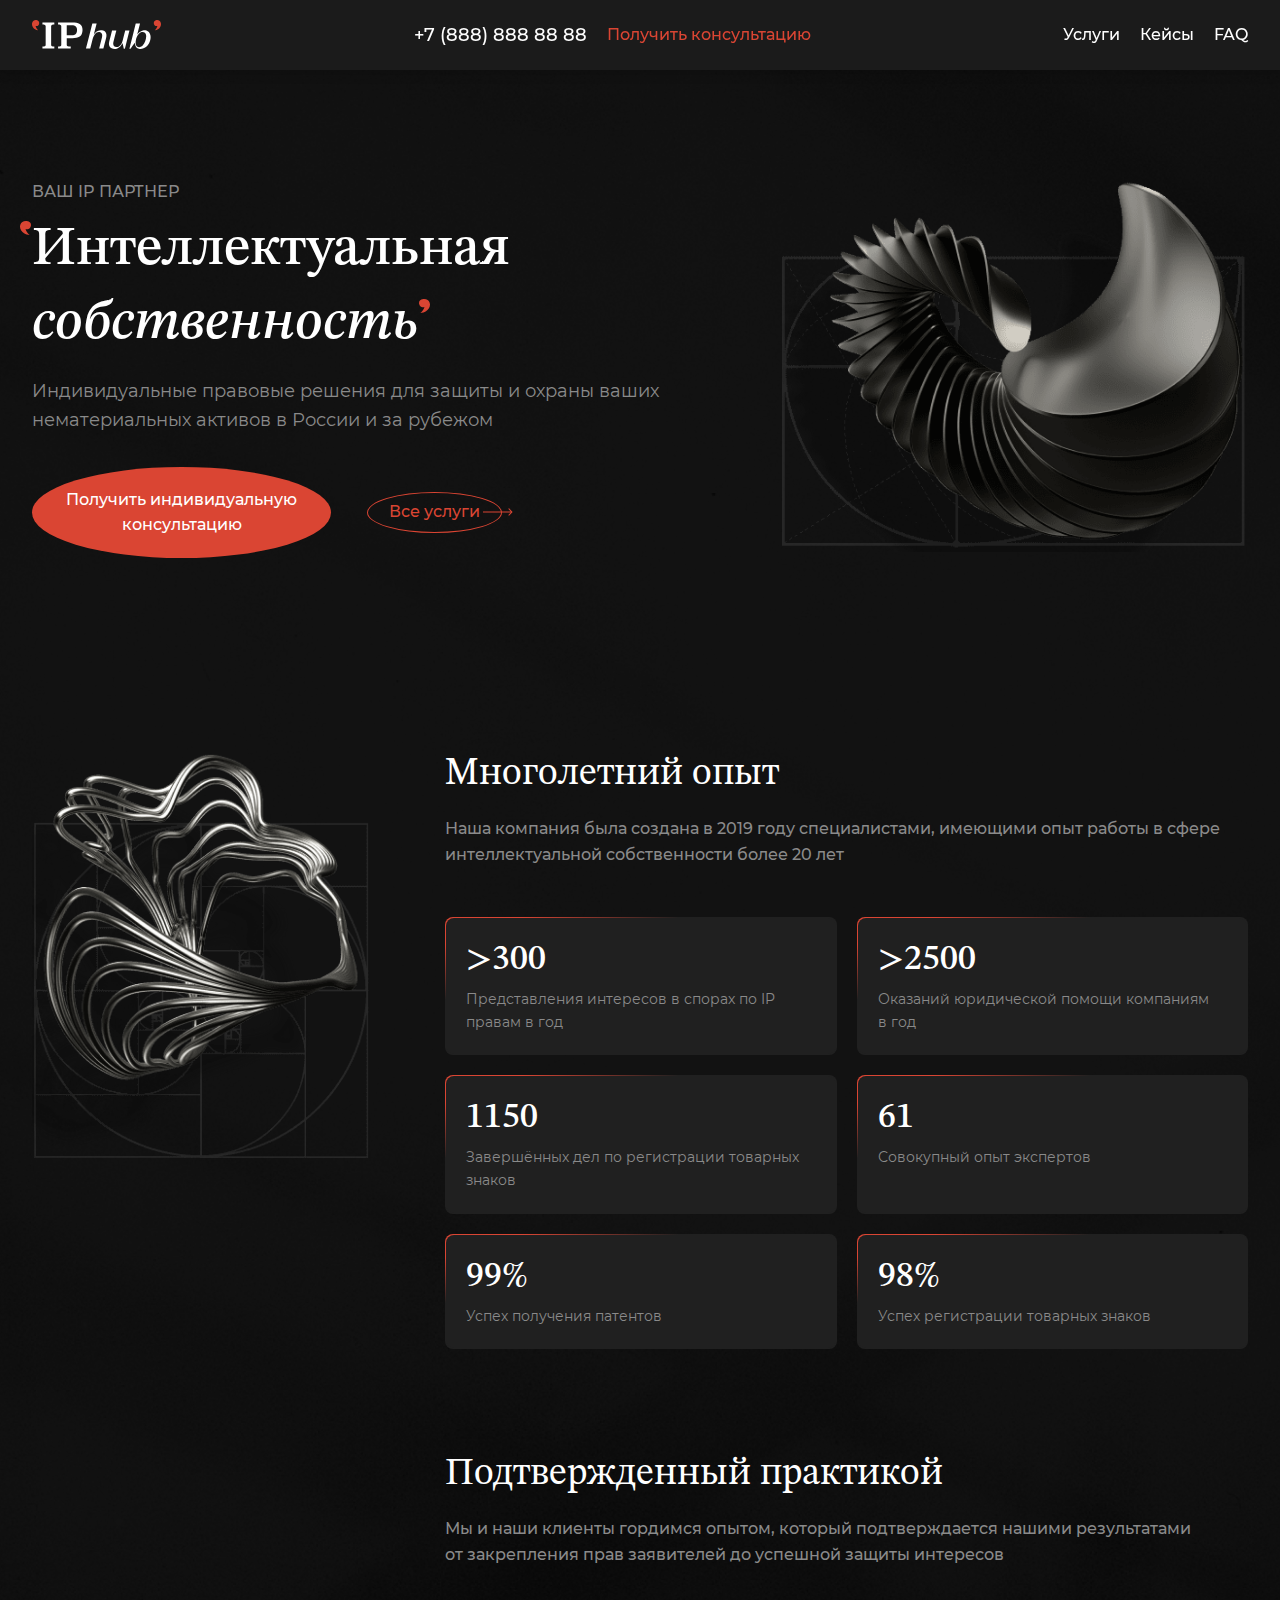
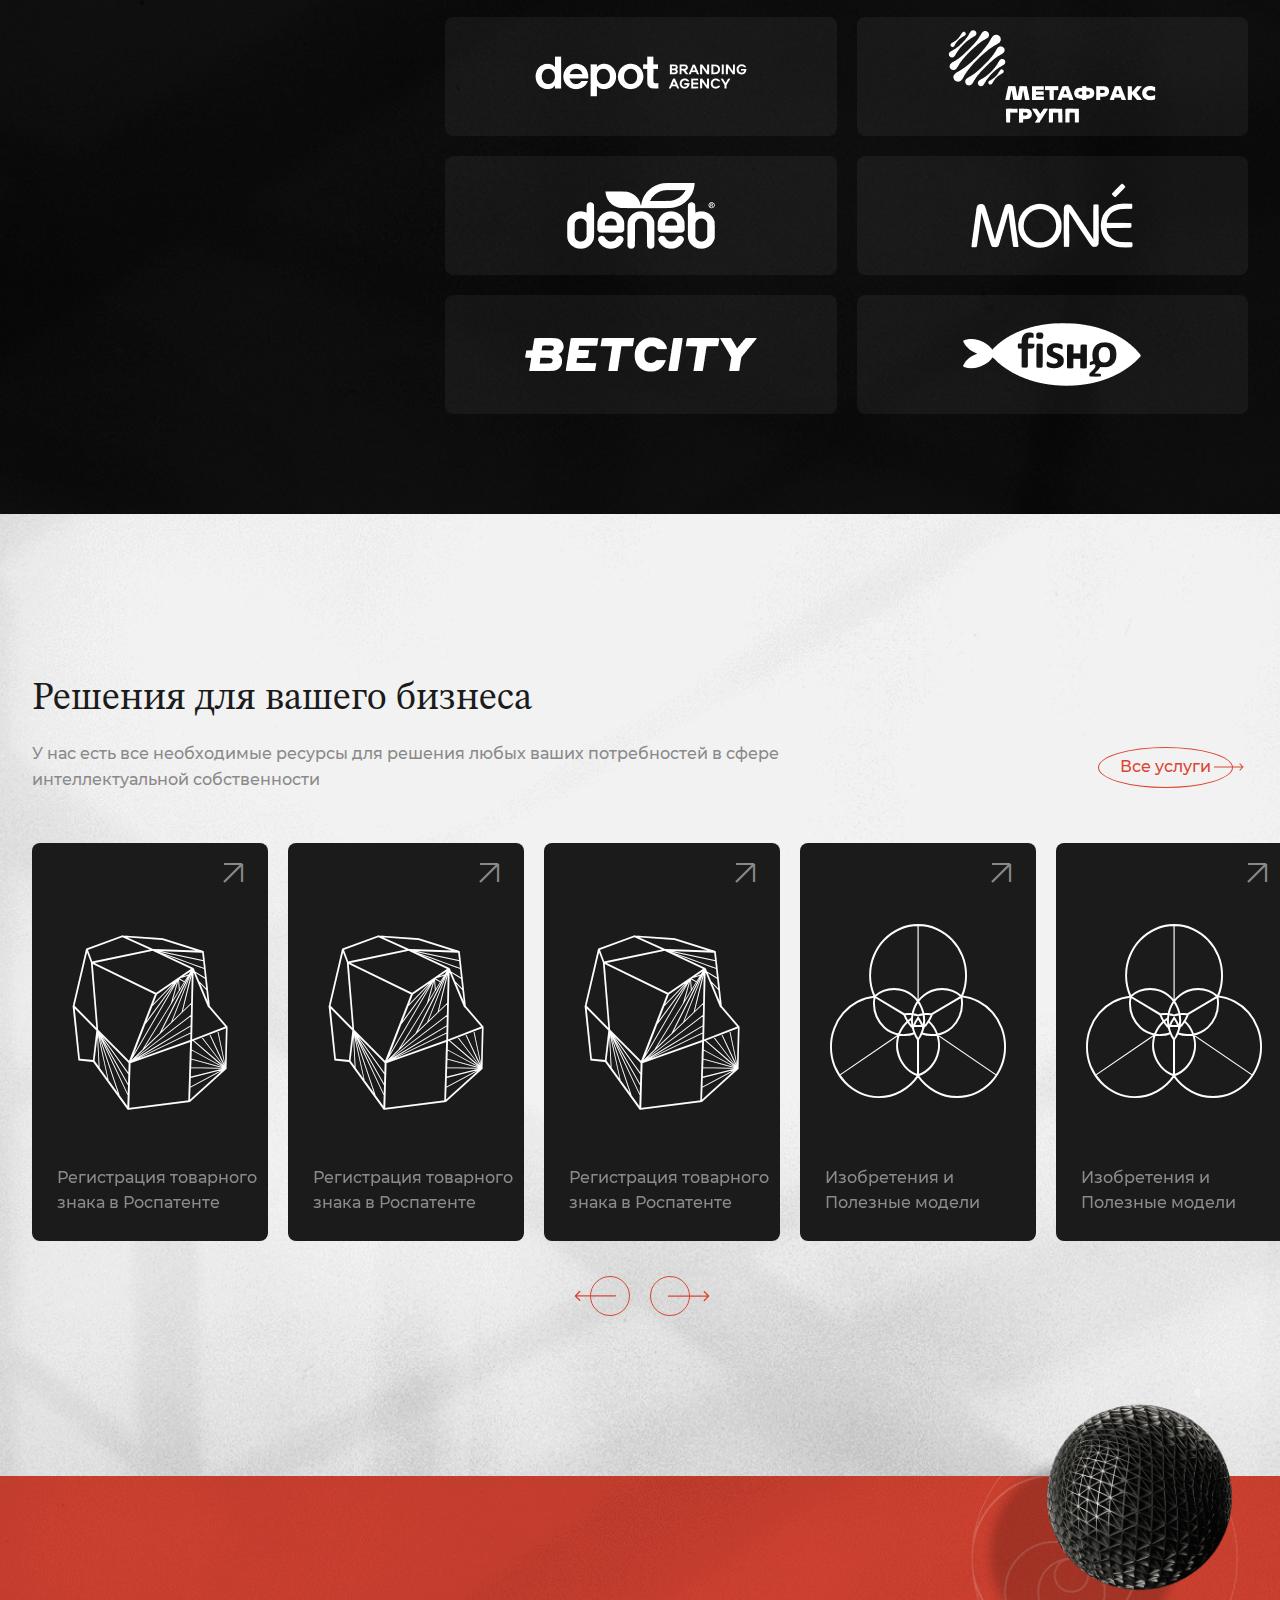
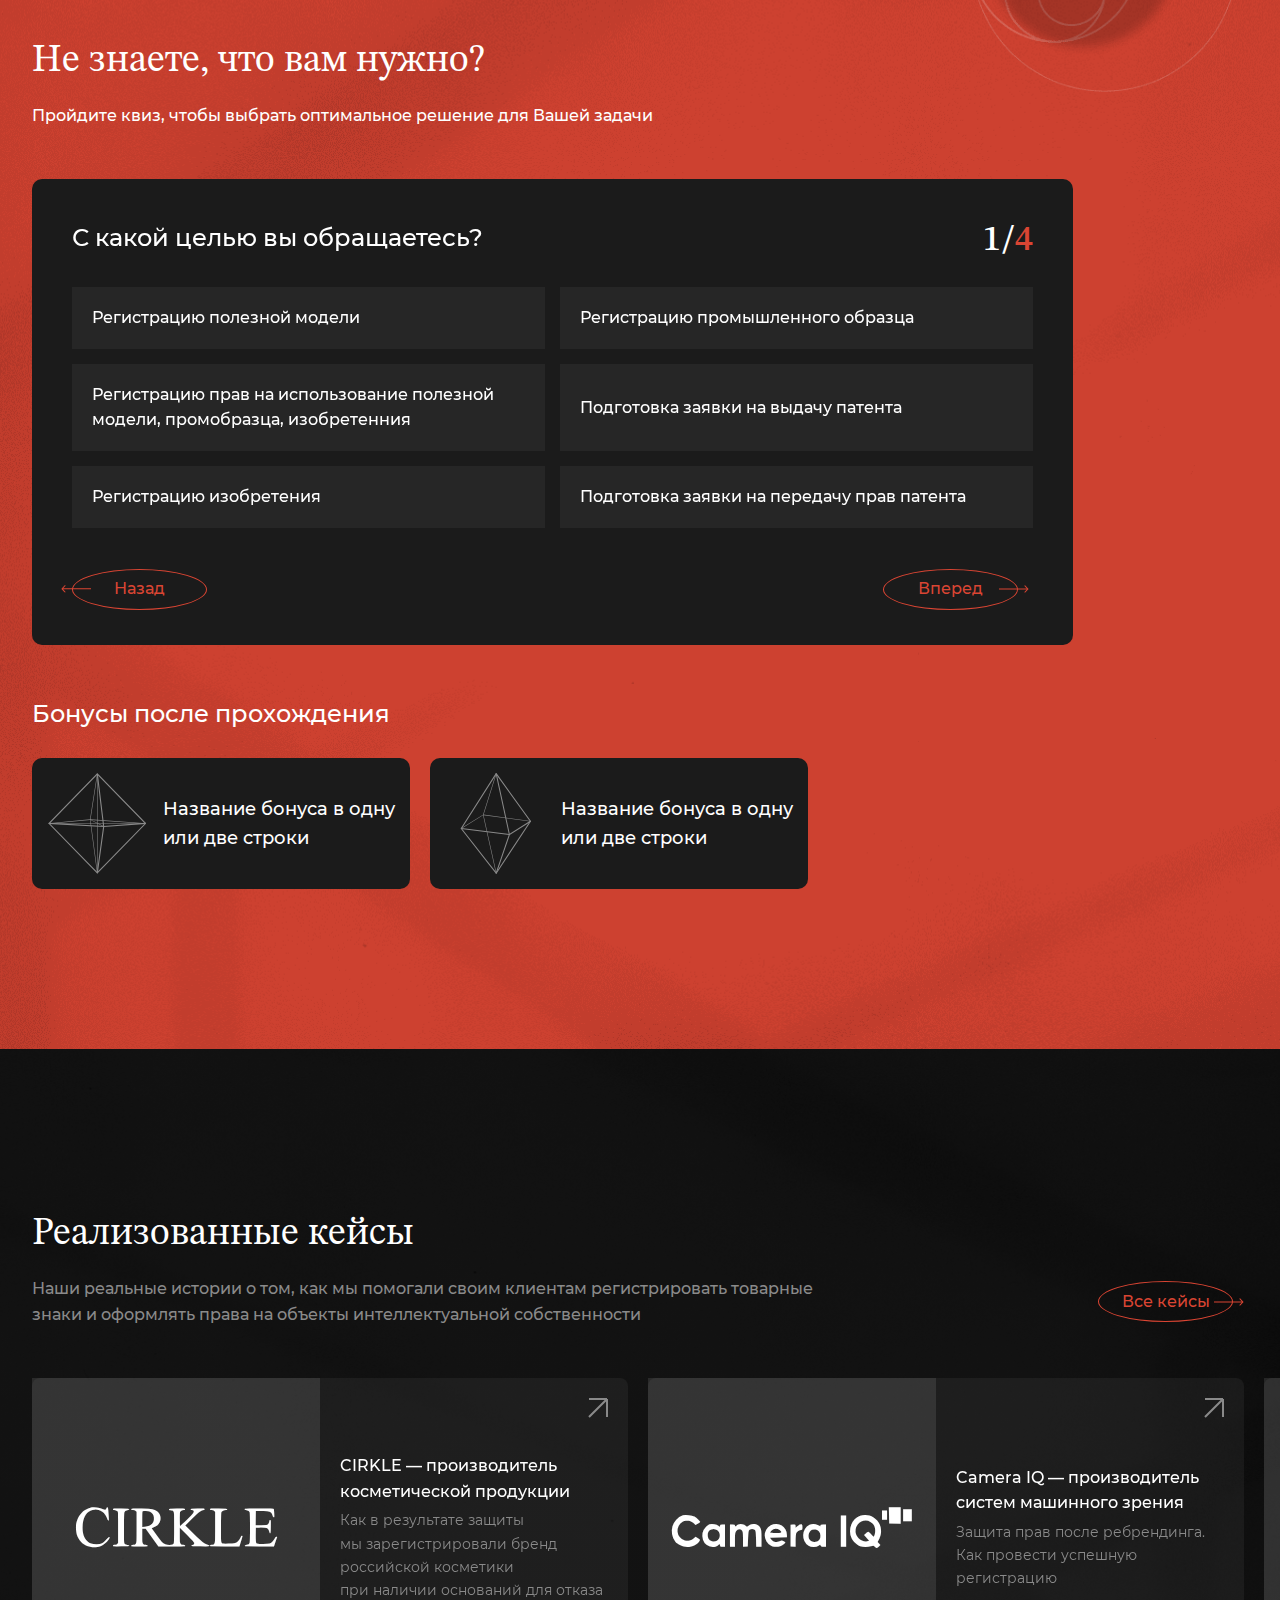
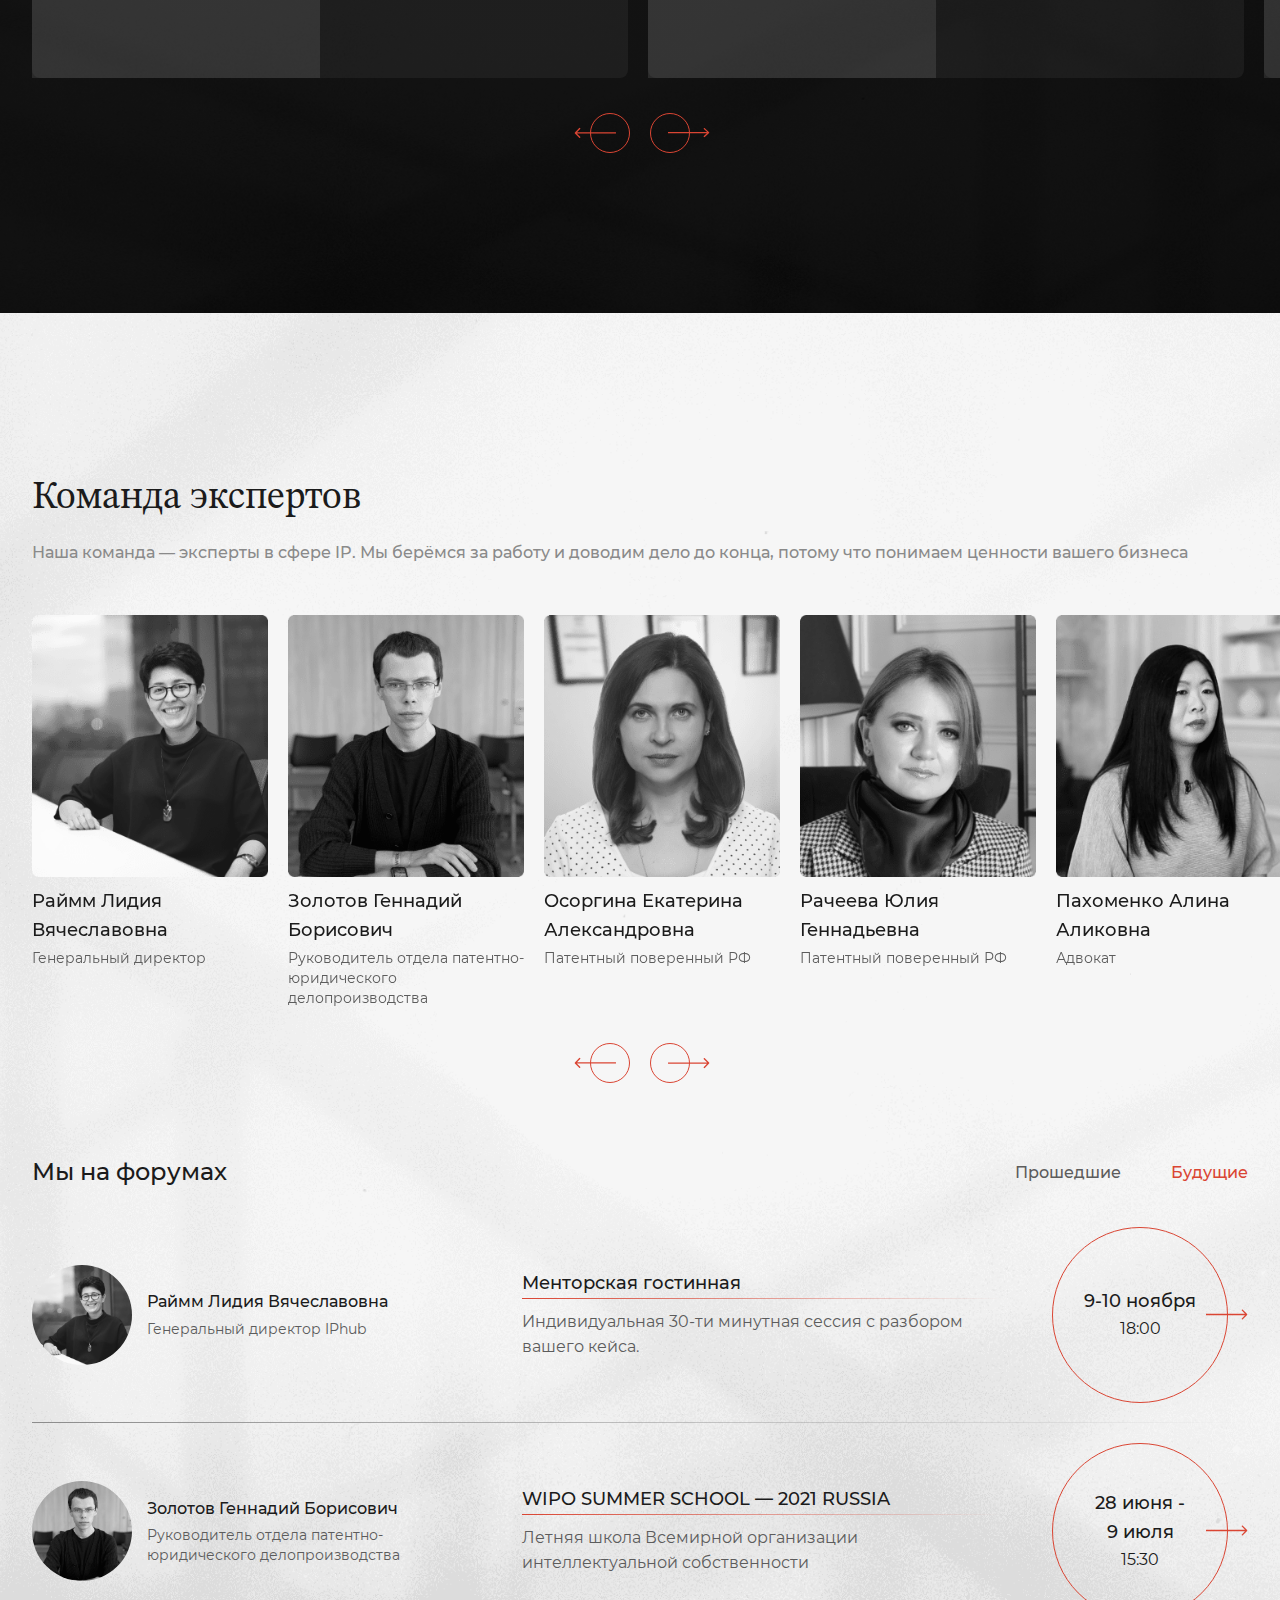
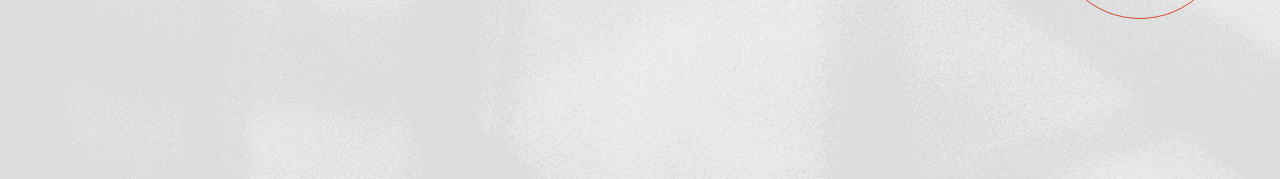
==== commit 15ca8e2b: "add full forum-page" ====
--- a/index.html
+++ b/index.html
@@ -494,6 +494,7 @@
                 <div class="userforum__right">
                   <p class="userforum__date">9-10 ноября</p>
                   <p class="userforum__time">18:00</p>
+                  <img src="./img/main/button-arrow-right.svg" alt="">
                 </div>
               </div>
               <div class="userforum">
@@ -510,8 +511,9 @@
                   </p>
                 </div>
                 <div class="userforum__right">
-                  <p class="userforum__date">28 июня - 9 июля</p>
+                  <p class="userforum__date">28 июня -<br>9 июля</p>
                   <p class="userforum__time">15:30</p>
+                  <img src="./img/main/button-arrow-right.svg" alt="">
                 </div>
               </div>
             </div>
--- a/css/style.css
+++ b/css/style.css
@@ -28,7 +28,7 @@
   color: #ffffff;
 }
 
-.menu__title, .bonuses__text, .member__name {
+.menu__title, .bonuses__text, .member__name, .userforum__forumname, .userforum__date {
   font-family: "Montserrat";
   font-style: normal;
   font-weight: 500;
@@ -46,7 +46,16 @@
   color: #ffffff;
 }
 
-.pop-up__subtitle, .pop-up__input, .pop-up__textarea, .pop-up__button, .header__button-consultation, .header__list li a, .menu__content, .main__button-consultation span, .main__button-service span, .services__button-top span, .services__button-bottom span, .service__title, .test__slider .slick-arrow span, .test-slider__option, .cases__button-top span, .cases__button-bottom span, .forum__subtitle p {
+.userforum__description, .userforum__time {
+  font-family: "Montserrat";
+  font-style: normal;
+  font-weight: 400;
+  font-size: 16px;
+  line-height: 160%;
+  color: #ffffff;
+}
+
+.pop-up__subtitle, .pop-up__input, .pop-up__textarea, .pop-up__button, .header__button-consultation, .header__list li a, .menu__content, .main__button-consultation span, .main__button-service span, .services__button-top span, .services__button-bottom span, .service__title, .test__slider .slick-arrow span, .test-slider__option, .cases__button-top span, .cases__button-bottom span, .forum__subtitle p, .userforum__name {
   font-family: "Montserrat";
   font-style: normal;
   font-weight: 500;
@@ -2873,11 +2882,124 @@
   color: #da4533;
 }
 
+.forum__userforum {
+  display: -webkit-box;
+  display: -ms-flexbox;
+  display: flex;
+  -webkit-box-orient: vertical;
+  -webkit-box-direction: normal;
+      -ms-flex-direction: column;
+          flex-direction: column;
+  gap: 40px;
+}
+
+.userforum {
+  display: -ms-grid;
+  display: grid;
+  -ms-grid-columns: 45fr 49fr 196px;
+      grid-template-columns: 45fr 49fr 196px;
+  -webkit-box-pack: justify;
+      -ms-flex-pack: justify;
+          justify-content: space-between;
+  gap: 50px;
+  position: relative;
+}
+
+@media (max-width: 1000px) {
+  .userforum {
+    -ms-grid-columns: 31fr 42fr 164px;
+        grid-template-columns: 31fr 42fr 164px;
+    gap: 35px;
+  }
+}
+
+@media (max-width: 950px) {
+  .userforum {
+    -ms-grid-columns: 18fr 34fr 149px;
+        grid-template-columns: 18fr 34fr 149px;
+    gap: 28px;
+  }
+}
+
+@media (max-width: 700px) {
+  .userforum {
+    -ms-grid-columns: 1fr 149px;
+        grid-template-columns: 1fr 149px;
+    gap: 20px;
+  }
+}
+
+@media (max-width: 450px) {
+  .userforum {
+    -ms-grid-columns: 1fr;
+        grid-template-columns: 1fr;
+  }
+}
+
+.userforum:nth-of-type(1)::after {
+  content: "";
+  width: 100%;
+  height: 1px;
+  background: -webkit-gradient(linear, left top, right top, from(#8c8c8c), to(rgba(140, 140, 140, 0)));
+  background: linear-gradient(90deg, #8c8c8c 0%, rgba(140, 140, 140, 0) 100%);
+  position: absolute;
+  bottom: -20px;
+}
+
+.userforum__left {
+  display: -webkit-box;
+  display: -ms-flexbox;
+  display: flex;
+  -webkit-box-align: center;
+      -ms-flex-align: center;
+          align-items: center;
+  gap: 15px;
+}
+
+@media (max-width: 950px) {
+  .userforum__left {
+    -webkit-box-orient: vertical;
+    -webkit-box-direction: normal;
+        -ms-flex-direction: column;
+            flex-direction: column;
+    -webkit-box-align: start;
+        -ms-flex-align: start;
+            align-items: start;
+  }
+}
+
+@media (max-width: 700px) {
+  .userforum__left {
+    -ms-grid-column: 1;
+    -ms-grid-column-span: 2;
+    grid-column: 1/3;
+    -webkit-box-orient: horizontal;
+    -webkit-box-direction: normal;
+        -ms-flex-direction: row;
+            flex-direction: row;
+    -webkit-box-align: center;
+        -ms-flex-align: center;
+            align-items: center;
+  }
+}
+
+@media (max-width: 450px) {
+  .userforum__left {
+    -ms-grid-column: 1;
+    -ms-grid-column-span: 1;
+    grid-column: 1/2;
+  }
+}
+
 .userforum__image {
+  min-width: 100px;
   width: 100px;
+  min-height: 100px;
   height: 100px;
   border-radius: 50%;
   overflow: hidden;
+  -webkit-filter: grayscale(100%);
+          filter: grayscale(100%);
 }
 
 @media (max-width: 400px) {
@@ -2890,4 +3012,146 @@
 .userforum__image img {
   width: 100%;
 }
+
+.userforum__personal-information {
+  display: -webkit-box;
+  display: -ms-flexbox;
+  display: flex;
+  -webkit-box-orient: vertical;
+  -webkit-box-direction: normal;
+      -ms-flex-direction: column;
+          flex-direction: column;
+  gap: 5px;
+}
+
+.userforum__name {
+  color: #1b1b1b;
+}
+
+.userforum__profession {
+  font-family: "Montserrat";
+  font-style: normal;
+  font-weight: 400;
+  font-size: 14px;
+  line-height: 140%;
+  color: #5c5c5c;
+}
+
+.userforum__center {
+  -ms-flex-item-align: center;
+      align-self: center;
+  display: -webkit-box;
+  display: -ms-flexbox;
+  display: flex;
+  -webkit-box-orient: vertical;
+  -webkit-box-direction: normal;
+      -ms-flex-direction: column;
+          flex-direction: column;
+  gap: 10px;
+}
+
+.userforum__forumname {
+  color: #1b1b1b;
+}
+
+.userforum__forumname::after {
+  content: "";
+  height: 1px;
+  width: 100%;
+  display: block;
+  background: -webkit-gradient(linear, left top, right top, from(#da4533), to(rgba(218, 69, 51, 0)));
+  background: linear-gradient(90deg, #da4533 0%, rgba(218, 69, 51, 0) 100%);
+}
+
+.userforum__description {
+  color: #5c5c5c;
+}
+
+@media (max-width: 450px) {
+  .userforum__description {
+    font-size: 14px;
+  }
+}
+
+.userforum__right {
+  -ms-flex-item-align: center;
+      align-self: center;
+  text-align: center;
+  height: 176px;
+  display: -webkit-box;
+  display: -ms-flexbox;
+  display: flex;
+  -webkit-box-orient: vertical;
+  -webkit-box-direction: normal;
+      -ms-flex-direction: column;
+          flex-direction: column;
+  -webkit-box-align: center;
+      -ms-flex-align: center;
+          align-items: center;
+  -webkit-box-pack: center;
+      -ms-flex-pack: center;
+          justify-content: center;
+  border: 1px solid #da4533;
+  border-radius: 50%;
+  position: relative;
+  margin: 0 20px 0 0;
+}
+
+@media (max-width: 1000px) {
+  .userforum__right {
+    height: 144px;
+  }
+}
+
+@media (max-width: 950px) {
+  .userforum__right {
+    height: 133px;
+  }
+}
+
+@media (max-width: 450px) {
+  .userforum__right {
+    width: 133px;
+  }
+}
+
+.userforum__right:hover img {
+  right: -26px;
+  -webkit-transition: 0.5s;
+  transition: 0.5s;
+}
+
+.userforum__right img {
+  position: absolute;
+  width: 42px;
+  right: -21px;
+  -webkit-transition: 0.5s;
+  transition: 0.5s;
+}
+
+@media (max-width: 1000px) {
+  .userforum__right img {
+    width: 35px;
+  }
+}
+
+.userforum__date {
+  color: #1b1b1b;
+}
+
+@media (max-width: 768px) {
+  .userforum__date {
+    font-size: 16px;
+  }
+}
+
+.userforum__time {
+  color: #1b1b1b;
+}
+
+@media (max-width: 768px) {
+  .userforum__time {
+    font-size: 14px;
+  }
+}
 /*# sourceMappingURL=style.css.map */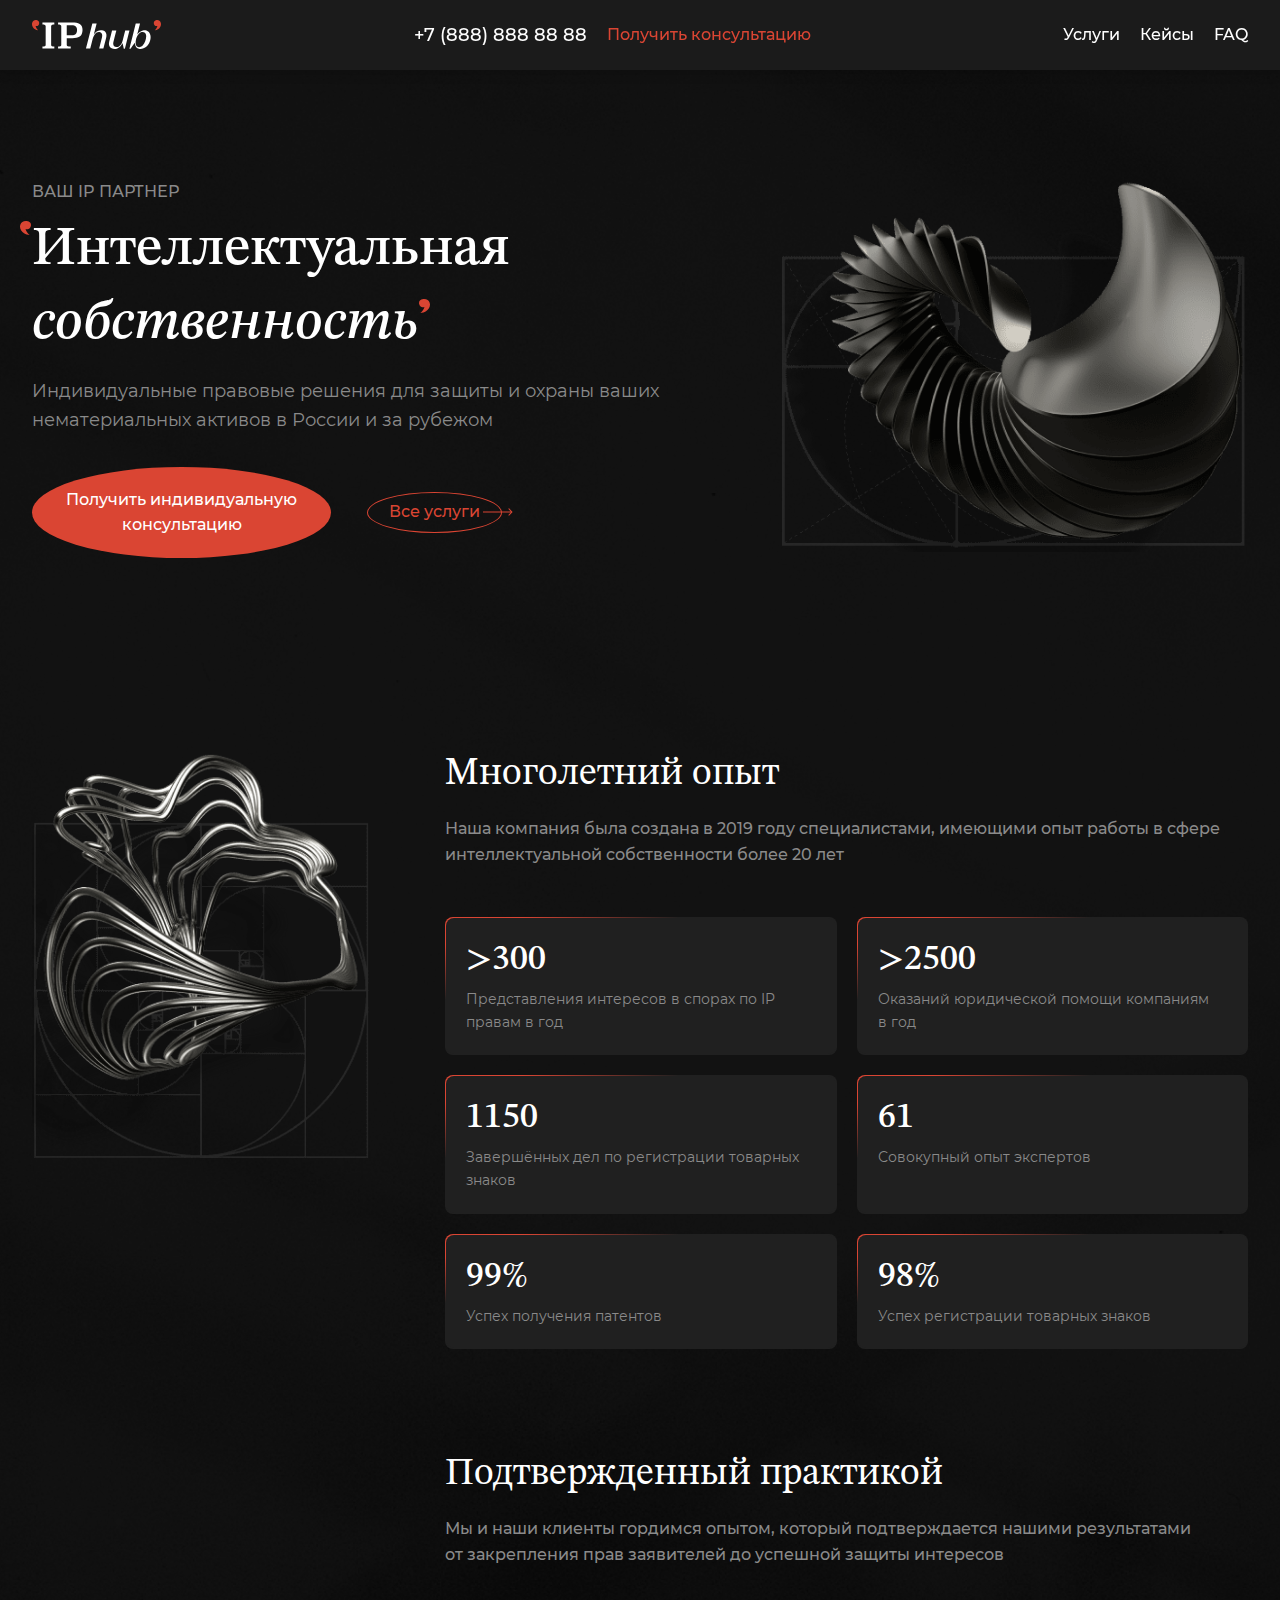
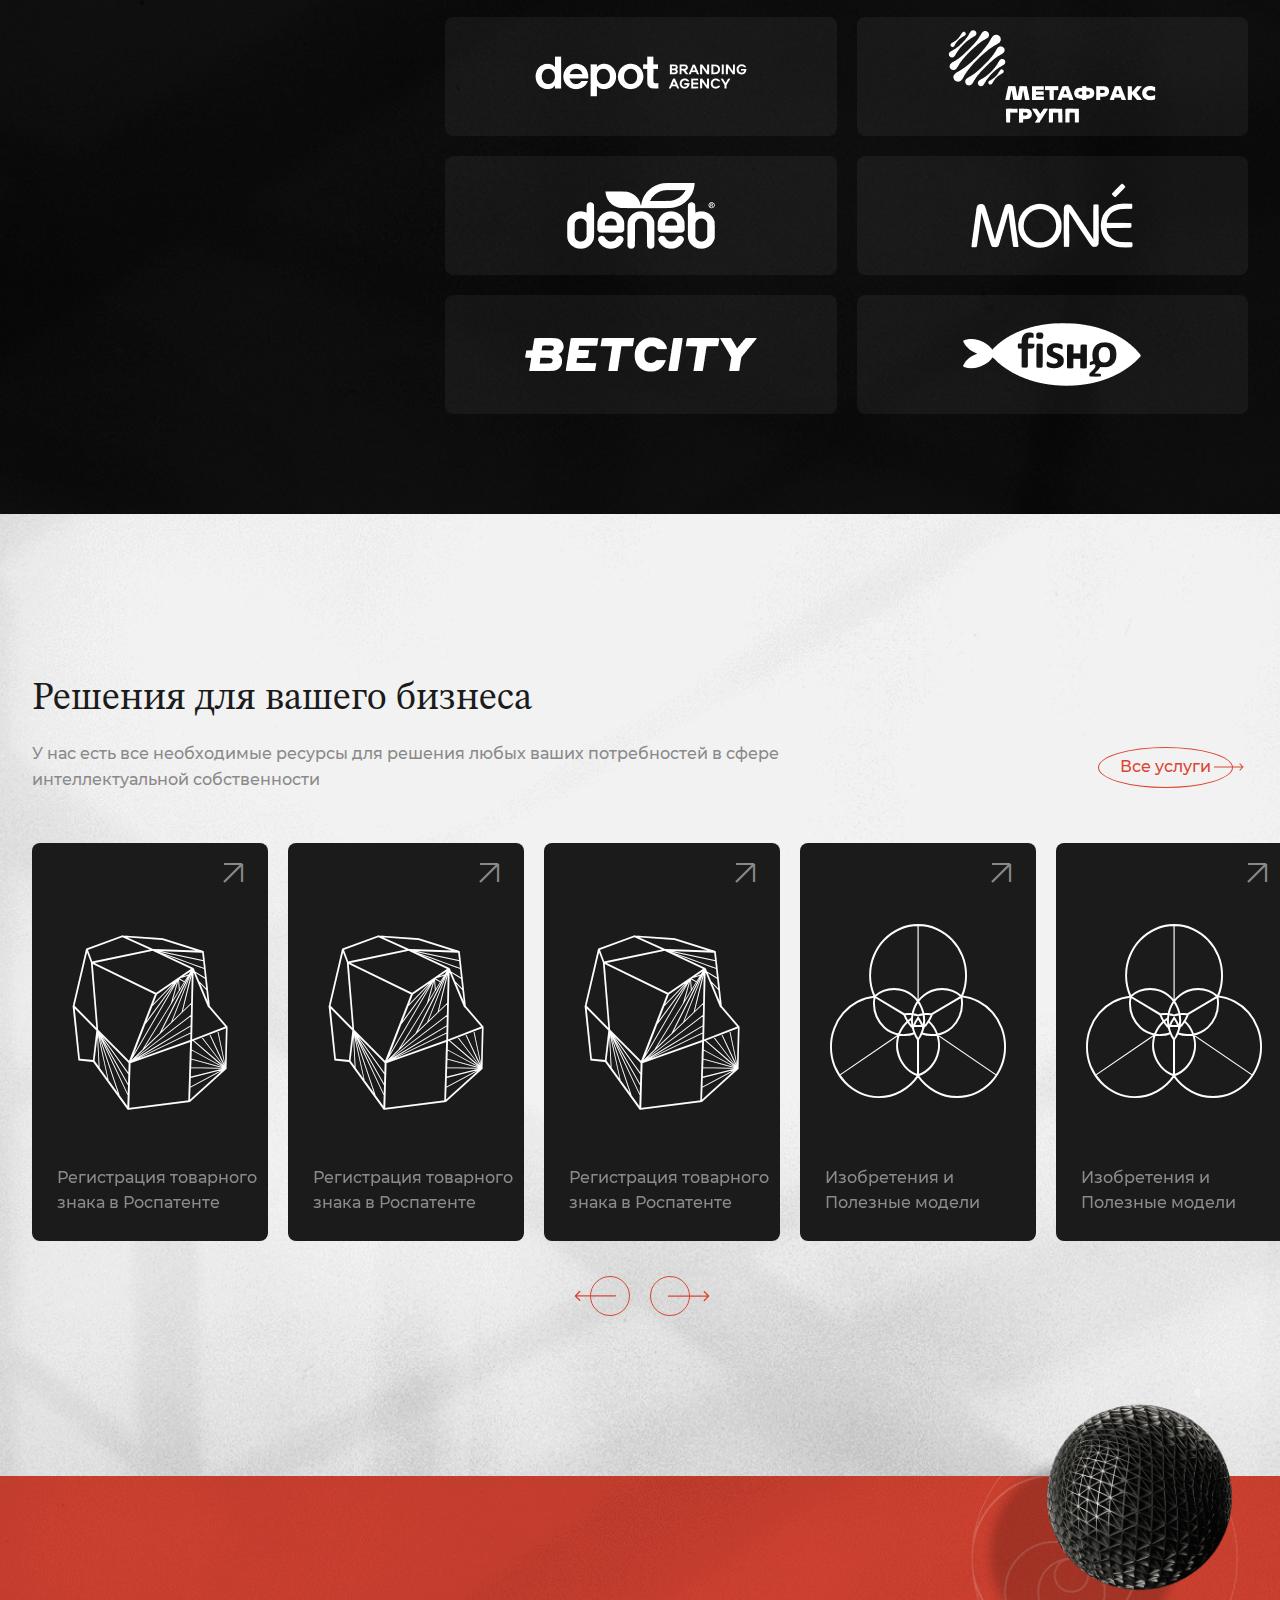
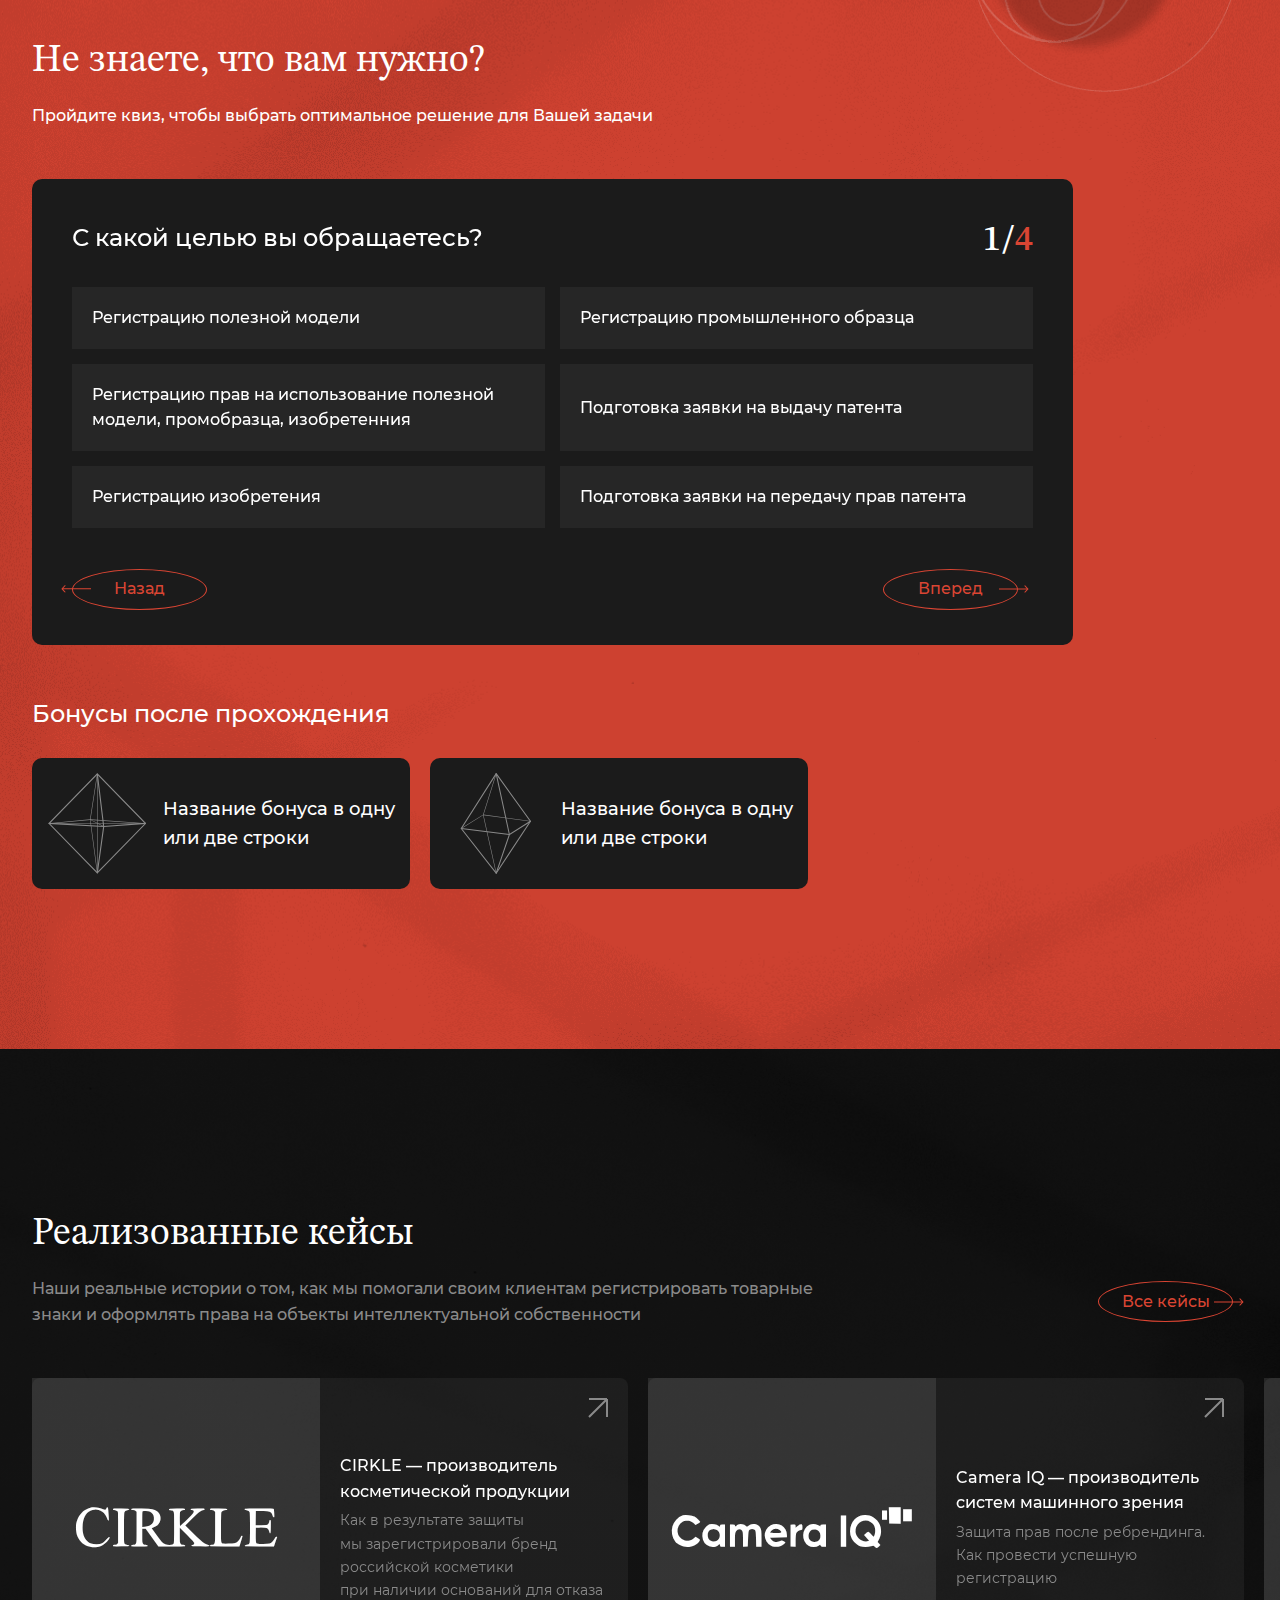
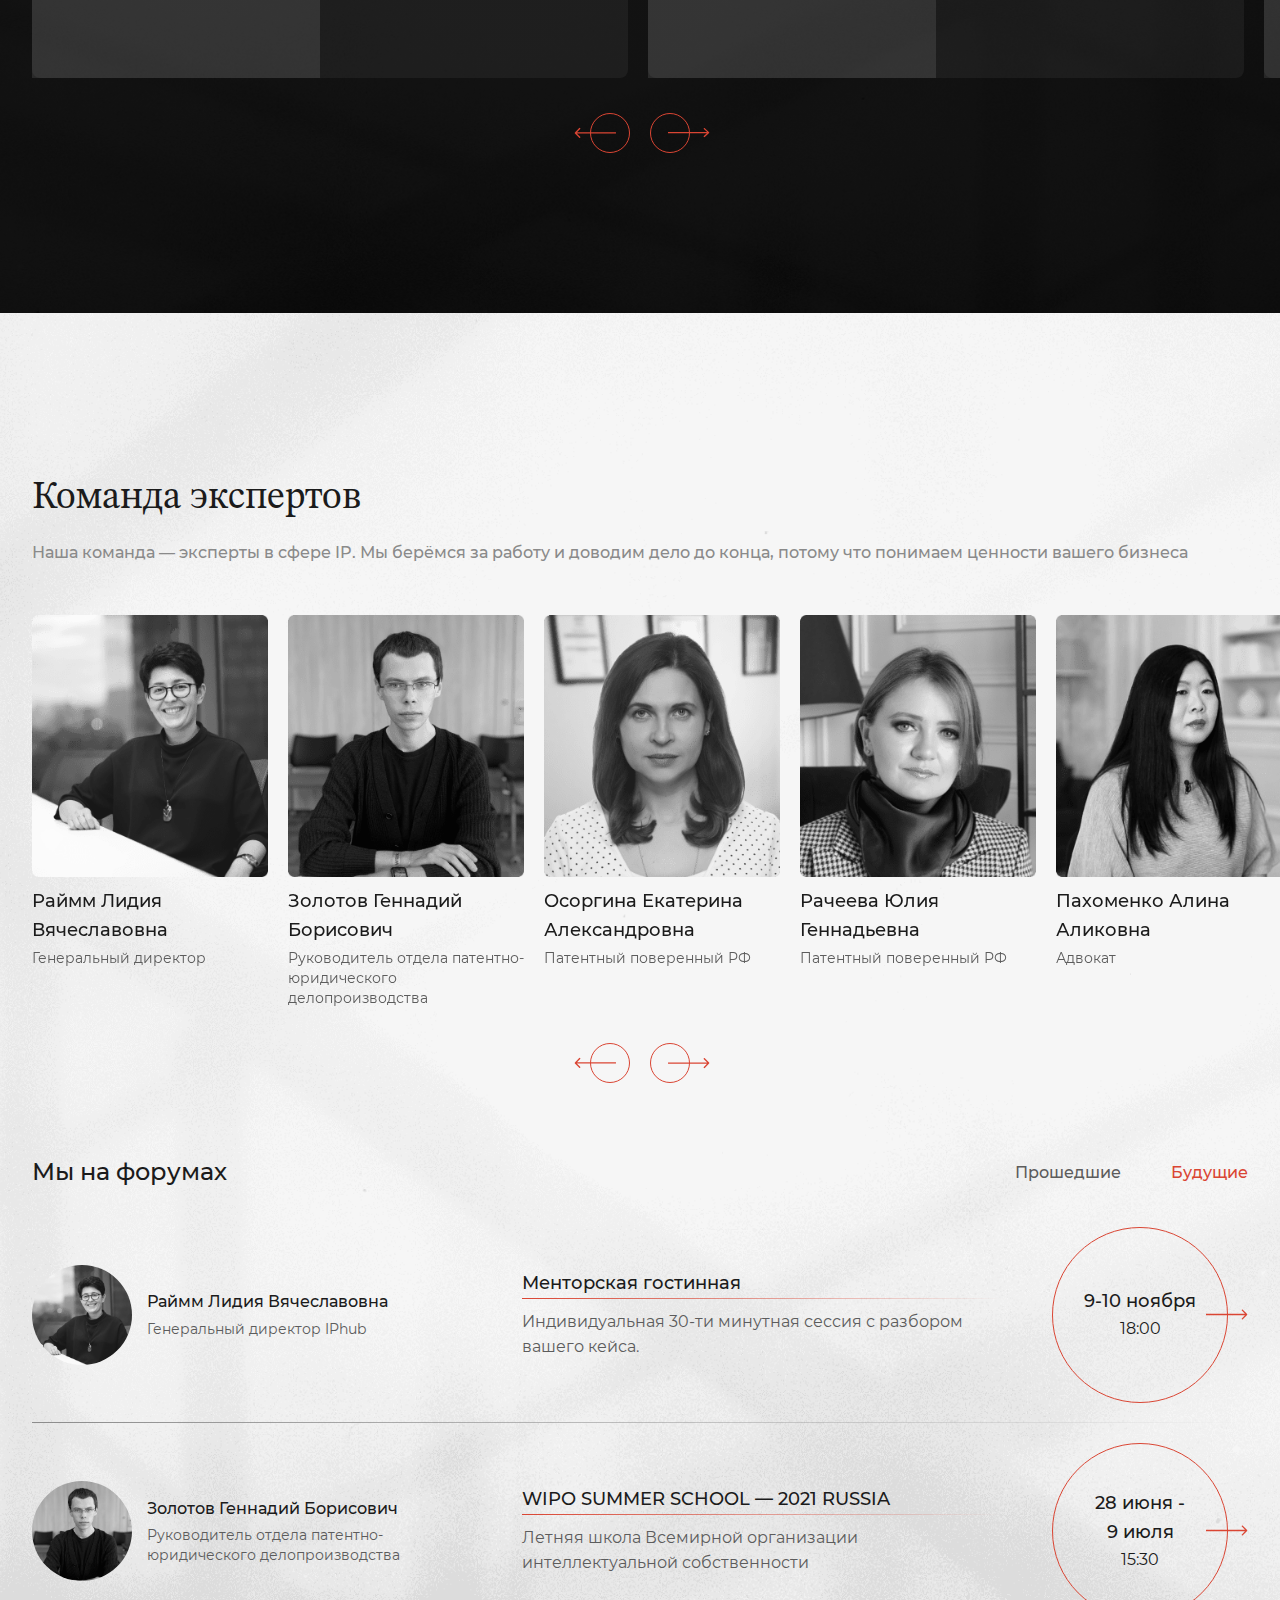
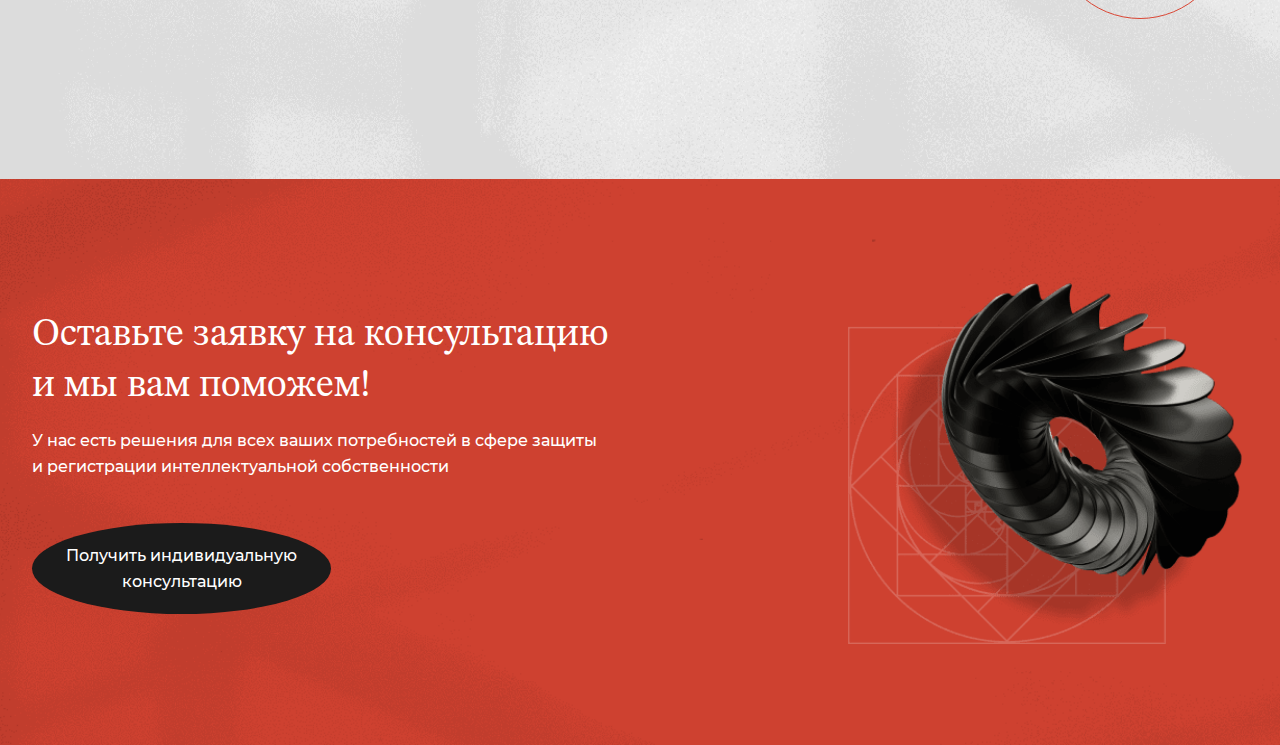
==== commit 6ecc27e7: "add ban-block" ====
--- a/index.html
+++ b/index.html
@@ -521,6 +521,25 @@
         </div>
       </div>
     </div>
+    <div class="background__ban">
+      <div class="container">
+        <div class="ban">
+          <div class="ban__text">
+            <h2 class="ban__title">Оставьте заявку на консультацию и мы вам поможем!</h2>
+            <p class="ban__subtitle">У нас есть решения для всех ваших потребностей в сфере защиты и регистрации
+              интеллектуальной собственности</p>
+            <div class="ban__button">
+              <div></div>
+              <span href="#">Получить индивидуальную консультацию</span>
+            </div>
+          </div>
+          <div class="ban__image"><img src="./img/ban/main.png" alt=""></div>
+        </div>
+      </div>
+    </div>
+    <footer class="background__footer">
+
+    </footer>
   </div>
 
 
--- a/css/style.css
+++ b/css/style.css
@@ -10,7 +10,7 @@
   color: #ffffff;
 }
 
-.experience__title, .services__title, .test__title, .cases__title, .team__title {
+.experience__title, .services__title, .test__title, .cases__title, .team__title, .ban__title {
   font-family: "STIX Two Text";
   font-style: normal;
   font-weight: 400;
@@ -37,7 +37,7 @@
   color: #ffffff;
 }
 
-.experience__subtitle, .services__subtitle p, .test__subtitle, .cases__subtitle p, .case__title, .team__subtitle {
+.experience__subtitle, .services__subtitle p, .test__subtitle, .cases__subtitle p, .case__title, .team__subtitle, .ban__subtitle {
   font-family: "Montserrat";
   font-style: normal;
   font-weight: 500;
@@ -55,7 +55,7 @@
   color: #ffffff;
 }
 
-.pop-up__subtitle, .pop-up__input, .pop-up__textarea, .pop-up__button, .header__button-consultation, .header__list li a, .menu__content, .main__button-consultation span, .main__button-service span, .services__button-top span, .services__button-bottom span, .service__title, .test__slider .slick-arrow span, .test-slider__option, .cases__button-top span, .cases__button-bottom span, .forum__subtitle p, .userforum__name {
+.pop-up__subtitle, .pop-up__input, .pop-up__textarea, .pop-up__button, .header__button-consultation, .header__list li a, .menu__content, .main__button-consultation span, .main__button-service span, .services__button-top span, .services__button-bottom span, .service__title, .test__slider .slick-arrow span, .test-slider__option, .cases__button-top span, .cases__button-bottom span, .forum__subtitle p, .userforum__name, .ban__button span {
   font-family: "Montserrat";
   font-style: normal;
   font-weight: 500;
@@ -148,6 +148,10 @@
 
 .background__team {
   background: url(../img/team/background.png) center/cover no-repeat;
+}
+
+.background__ban {
+  background: url(../img/ban/background.png) center/cover no-repeat;
 }
 
 .pop-up {
@@ -3154,4 +3158,178 @@
     font-size: 14px;
   }
 }
+
+.ban {
+  display: -ms-grid;
+  display: grid;
+  -ms-grid-columns: 600px 33%;
+      grid-template-columns: 600px 33%;
+  -webkit-box-pack: justify;
+      -ms-flex-pack: justify;
+          justify-content: space-between;
+  -webkit-box-align: center;
+      -ms-flex-align: center;
+          align-items: center;
+  padding: 100px 0;
+}
+
+@media (max-width: 1252px) {
+  .ban {
+    padding: 80px 0;
+  }
+}
+
+@media (max-width: 950px) {
+  .ban {
+    -ms-grid-columns: 66% 33%;
+        grid-template-columns: 66% 33%;
+  }
+}
+
+@media (max-width: 768px) {
+  .ban {
+    padding: 60px 0;
+  }
+}
+
+@media (max-width: 767px) {
+  .ban {
+    -ms-grid-columns: 1fr;
+        grid-template-columns: 1fr;
+  }
+}
+
+@media (max-width: 400px) {
+  .ban {
+    padding: 40px 0;
+  }
+}
+
+@media (max-width: 767px) {
+  .ban__text {
+    display: -webkit-box;
+    display: -ms-flexbox;
+    display: flex;
+    -webkit-box-orient: vertical;
+    -webkit-box-direction: normal;
+        -ms-flex-direction: column;
+            flex-direction: column;
+    -webkit-box-align: center;
+        -ms-flex-align: center;
+            align-items: center;
+  }
+}
+
+@media (max-width: 900px) {
+  .ban__title {
+    font-size: 32px;
+  }
+}
+
+@media (max-width: 767px) {
+  .ban__title {
+    text-align: center;
+  }
+}
+
+@media (max-width: 500px) {
+  .ban__title {
+    font-size: 28px;
+  }
+}
+
+@media (max-width: 400px) {
+  .ban__title {
+    font-size: 24px;
+  }
+}
+
+@media (max-width: 359px) {
+  .ban__title {
+    font-size: 20px;
+  }
+}
+
+.ban__subtitle {
+  padding: 16px 0 44px 0;
+}
+
+@media (max-width: 768px) {
+  .ban__subtitle {
+    padding: 14px 0 42px 0;
+  }
+}
+
+@media (max-width: 767px) {
+  .ban__subtitle {
+    text-align: center;
+  }
+}
+
+@media (max-width: 400px) {
+  .ban__subtitle {
+    padding: 12px 0 28px;
+    font-size: 14px;
+  }
+}
+
+.ban__button {
+  display: block;
+  max-width: 299px;
+  width: 100%;
+  height: 91px;
+  border-radius: 50%;
+  background: #1b1b1b;
+  display: -webkit-box;
+  display: -ms-flexbox;
+  display: flex;
+  position: relative;
+  -webkit-box-pack: center;
+      -ms-flex-pack: center;
+          justify-content: center;
+  -webkit-box-align: center;
+      -ms-flex-align: center;
+          align-items: center;
+  cursor: pointer;
+}
+
+.ban__button > div {
+  width: 100%;
+  height: 100%;
+  position: absolute;
+  border-radius: 50%;
+  -webkit-transition: 0.5s;
+  transition: 0.5s;
+  border: 1px solid transparent;
+}
+
+@media (max-width: 550px) {
+  .ban__button > div {
+    border: 1px solid #ffffff;
+    -webkit-transform: matrix(0.99, -0.11, 0.11, 0.99, 0, 0);
+            transform: matrix(0.99, -0.11, 0.11, 0.99, 0, 0);
+  }
+}
+
+.ban__button > div:hover {
+  -webkit-transition: 0.5s;
+  transition: 0.5s;
+  border: 1px solid #ffffff;
+  -webkit-transform: matrix(0.99, -0.11, 0.11, 0.99, 0, 0);
+          transform: matrix(0.99, -0.11, 0.11, 0.99, 0, 0);
+}
+
+.ban__button span {
+  text-align: center;
+}
+
+@media (max-width: 767px) {
+  .ban__image {
+    display: none;
+  }
+}
+
+.ban__image img {
+  width: 100%;
+}
 /*# sourceMappingURL=style.css.map */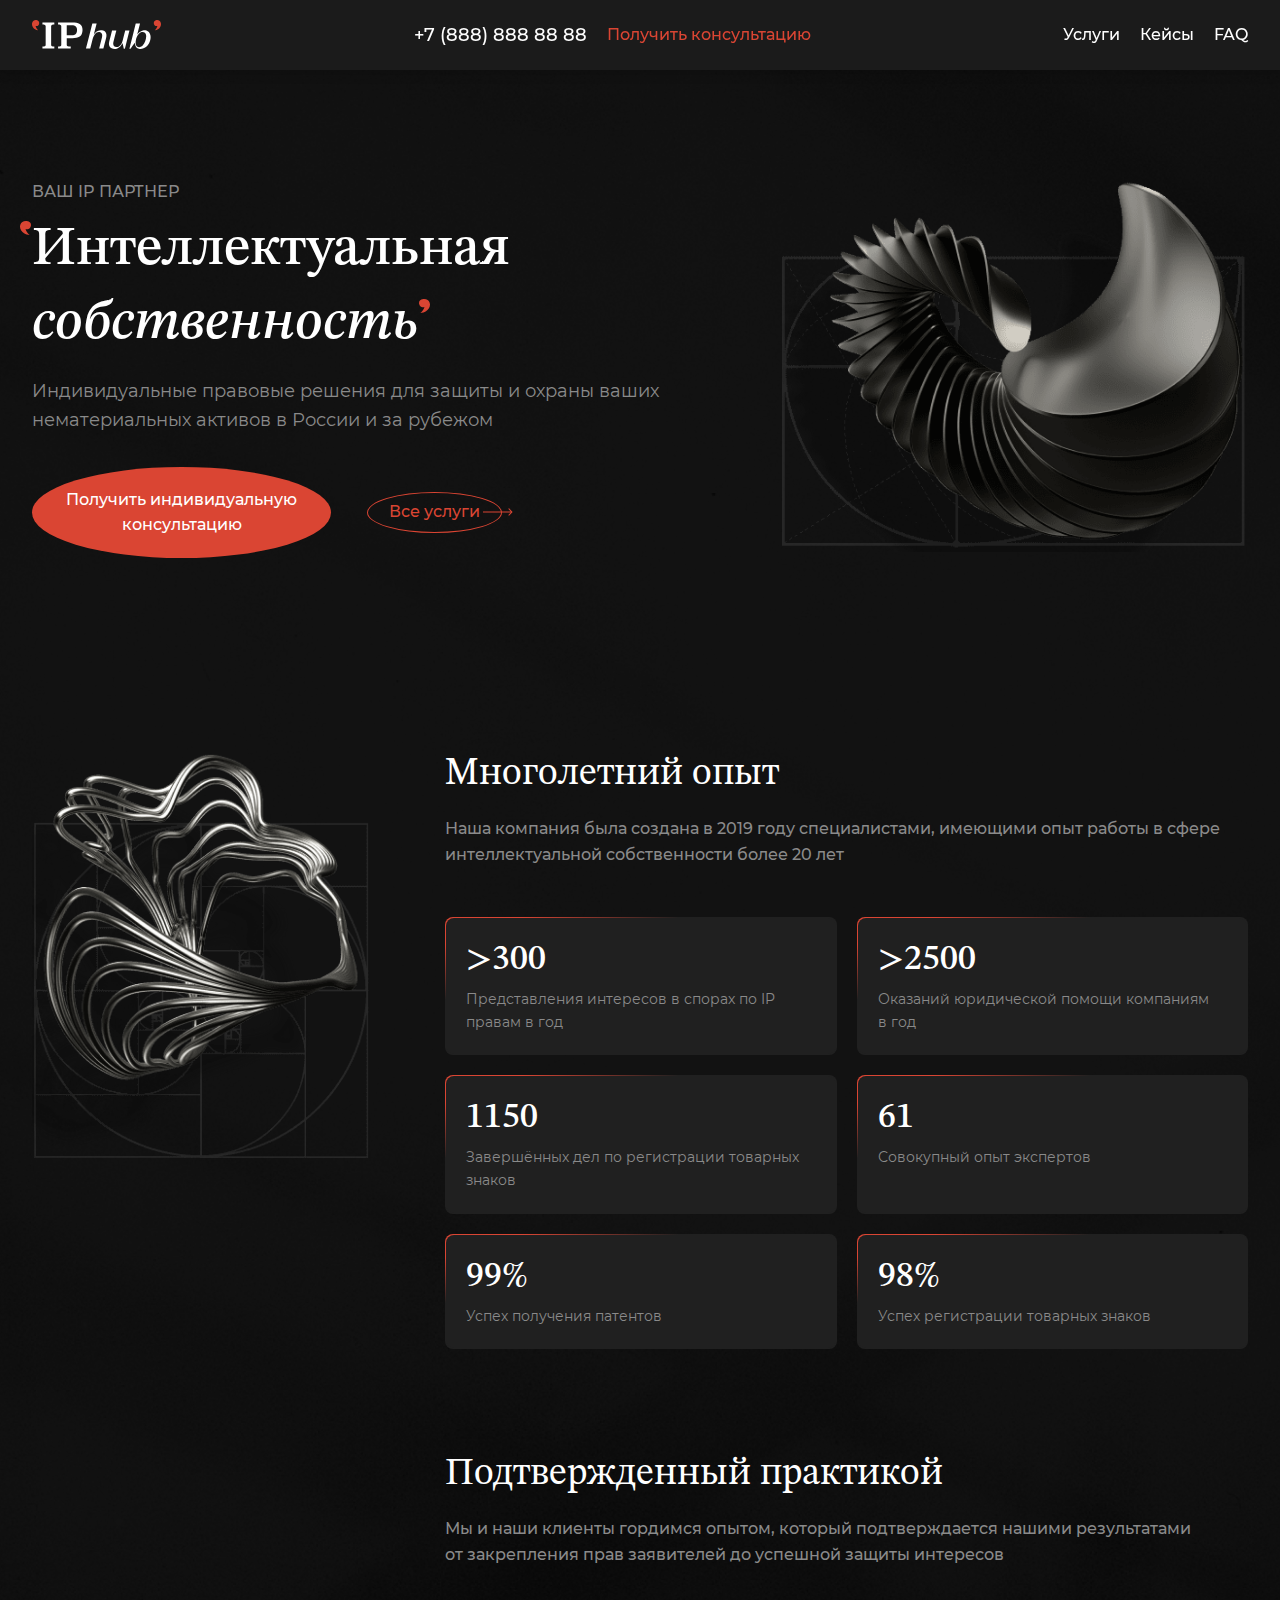
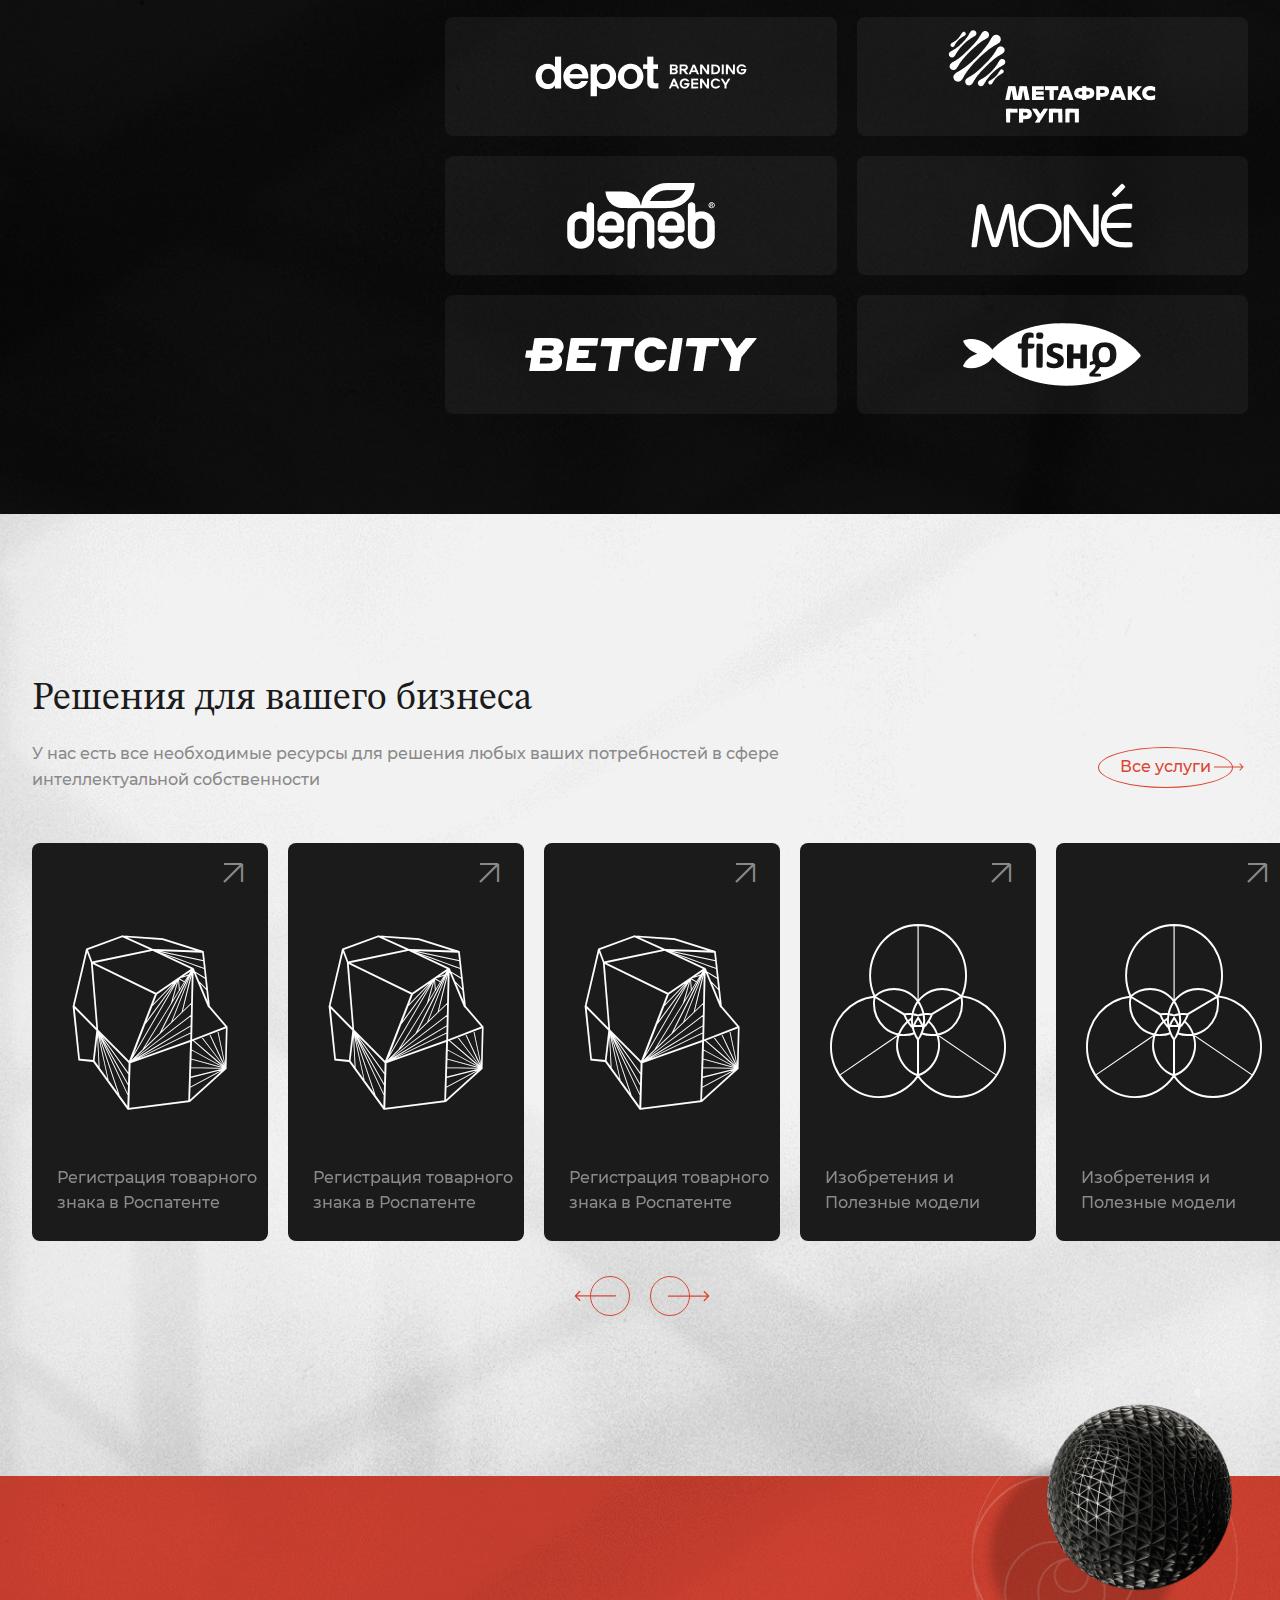
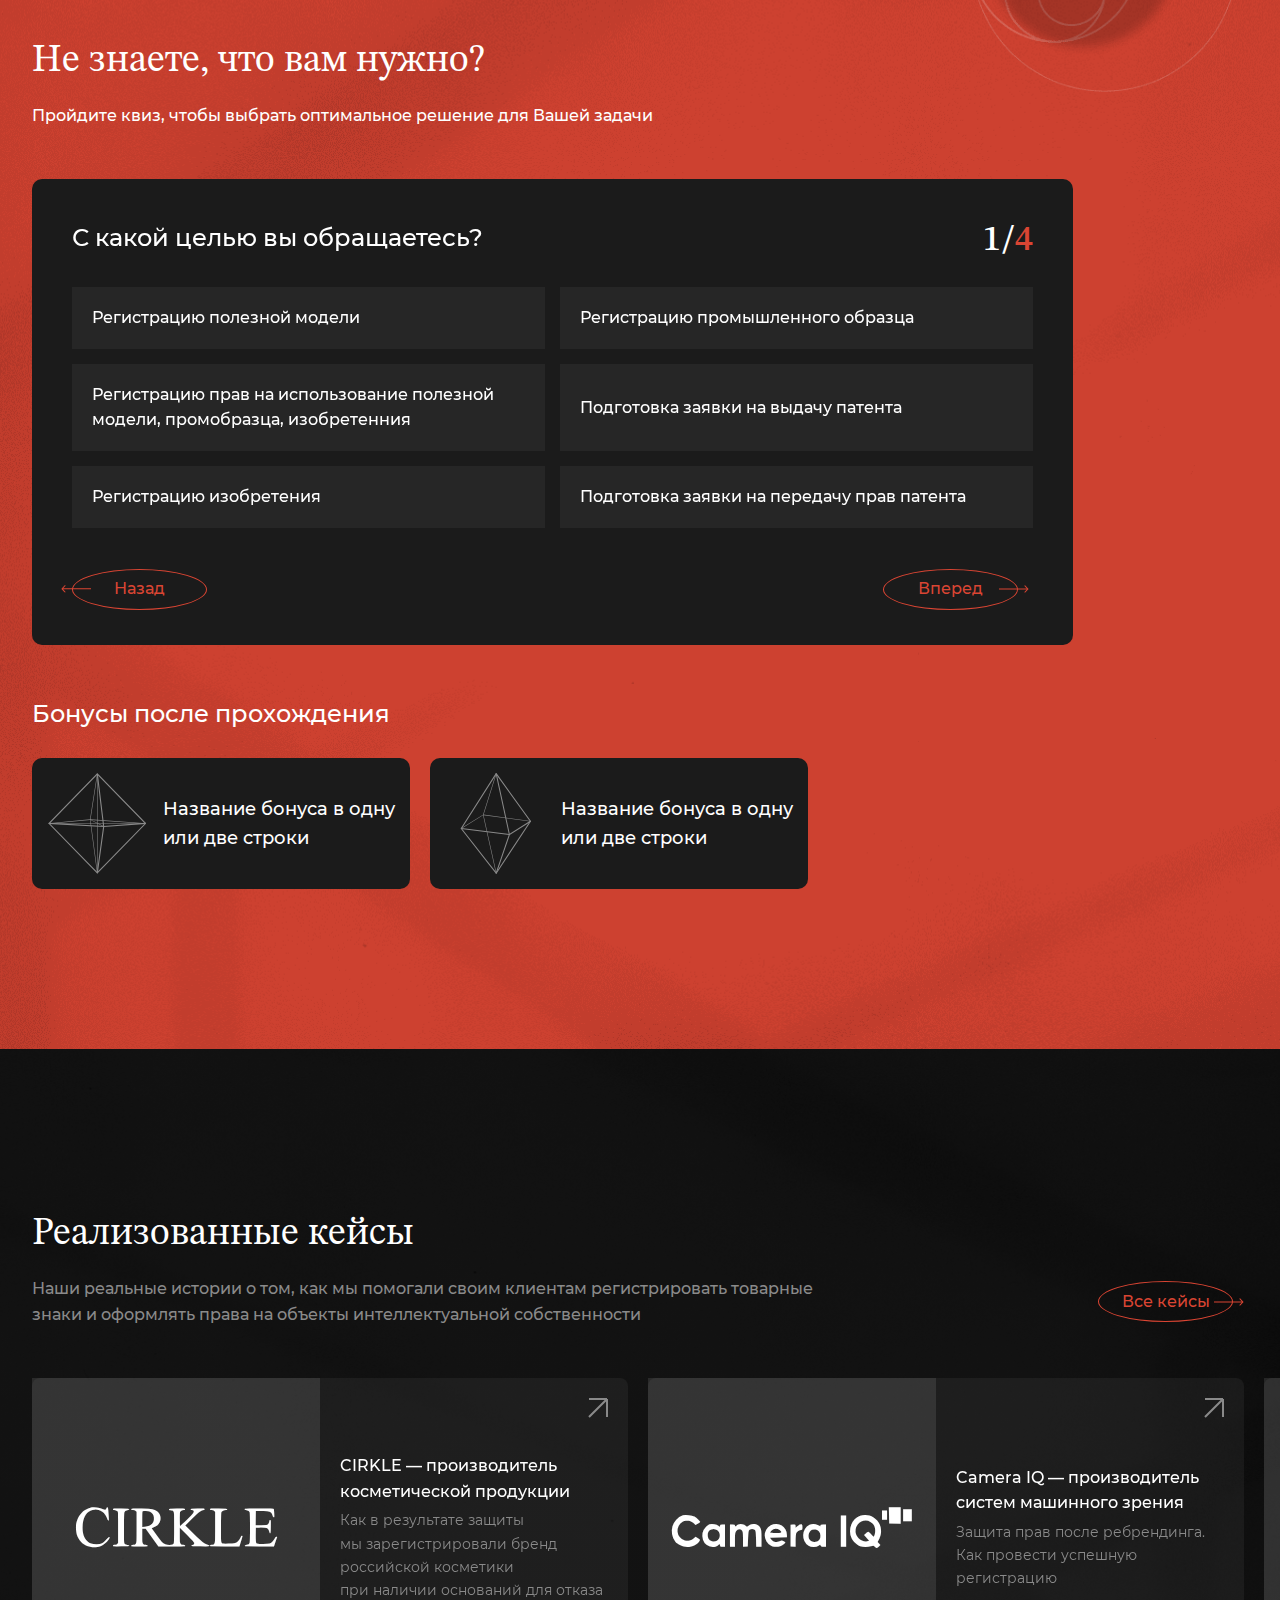
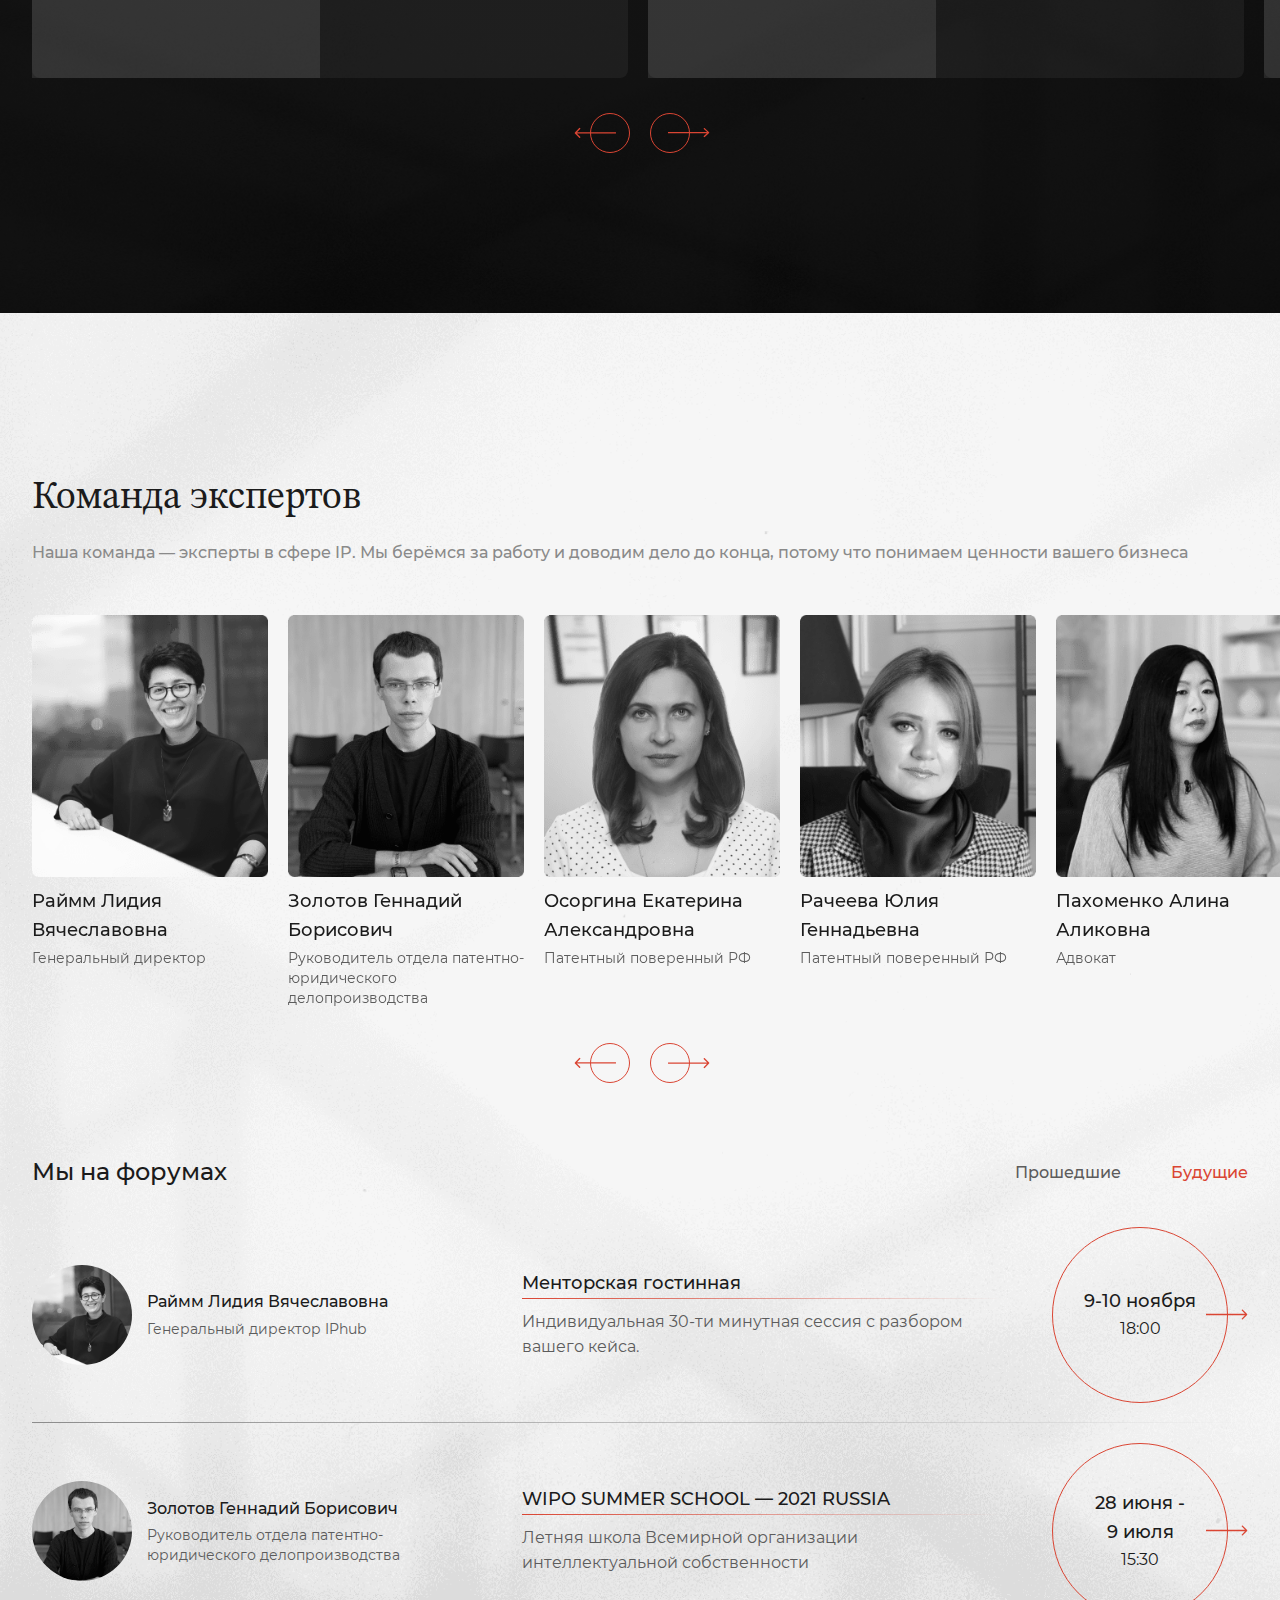
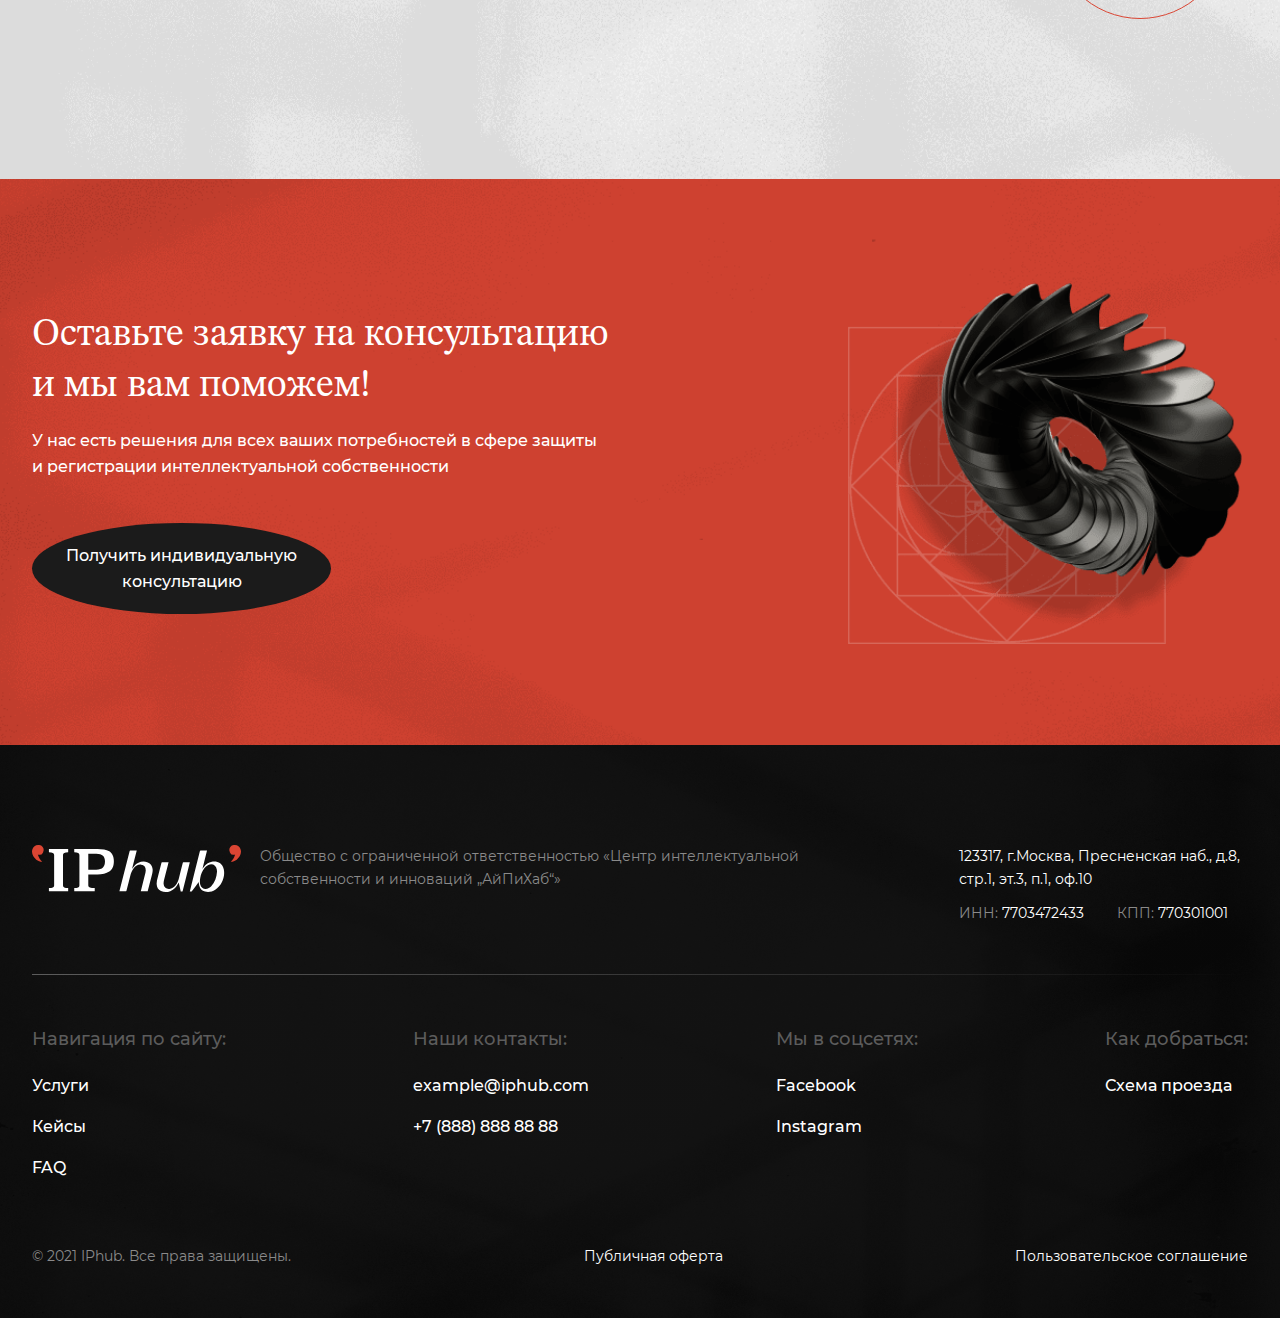
==== commit a6d5d308: "add footer" ====
--- a/index.html
+++ b/index.html
@@ -538,7 +538,48 @@
       </div>
     </div>
     <footer class="background__footer">
-
+      <div class="container">
+        <div class="footer">
+          <div class="footer__head">
+            <div class="footer__logo"><img src="./img/header/logo.svg" alt=""></div>
+            <p class="footer__legal-name">Общество с ограниченной
+              ответственностью «Центр интеллектуальной собственности и инноваций „АйПиХаб“»</p>
+            <div class="footer__contacts">
+              <p>123317, г.Москва, Пресненская наб., д.8, стр.1, эт.3, п.1, оф.10</p>
+              <p><span>ИНН: </span>7703472433</p>
+              <p><span>КПП: </span>770301001</p>
+            </div>
+          </div>
+          <div class="footer__menu footer-menu">
+            <div class="footer-menu__column">
+              <p class="footer-menu__header">Навигация<span> по сайту:</span></p>
+              <a href="#" class="footer-menu__item">Услуги</a>
+              <a href="#" class="footer-menu__item">Кейсы</a>
+              <a href="#" class="footer-menu__item">FAQ</a>
+            </div>
+            <div class="footer-menu__column">
+              <p class="footer-menu__header">Наши контакты:</p>
+              <a href="mailto:example@iphub.com" class="footer-menu__item">example@iphub.com</a>
+              <a href="tel:+78888888888" class="footer-menu__item">+7 (888) 888 88 88</a>
+              <a href="#" class="footer-menu__item road">Схема проезда</a>
+            </div>
+            <div class="footer-menu__column">
+              <p class="footer-menu__header">Мы в соцсетях:</p>
+              <a href="#" class="footer-menu__item">Facebook</a>
+              <a href="#" class="footer-menu__item">Instagram</a>
+            </div>
+            <div class="footer-menu__column">
+              <p class="footer-menu__header">Как добраться:</p>
+              <a href="#" class="footer-menu__item">Схема проезда</a>
+            </div>
+          </div>
+          <div class="footer__cellar">
+            <a href="">© 2021 IPhub. Все права защищены.</a>
+            <a href="">Публичная оферта</a>
+            <a href="">Пользовательское соглашение</a>
+          </div>
+        </div>
+      </div>
     </footer>
   </div>
 
--- a/css/style.css
+++ b/css/style.css
@@ -28,7 +28,7 @@
   color: #ffffff;
 }
 
-.menu__title, .bonuses__text, .member__name, .userforum__forumname, .userforum__date {
+.menu__title, .bonuses__text, .member__name, .userforum__forumname, .userforum__date, .footer-menu__header {
   font-family: "Montserrat";
   font-style: normal;
   font-weight: 500;
@@ -55,7 +55,7 @@
   color: #ffffff;
 }
 
-.pop-up__subtitle, .pop-up__input, .pop-up__textarea, .pop-up__button, .header__button-consultation, .header__list li a, .menu__content, .main__button-consultation span, .main__button-service span, .services__button-top span, .services__button-bottom span, .service__title, .test__slider .slick-arrow span, .test-slider__option, .cases__button-top span, .cases__button-bottom span, .forum__subtitle p, .userforum__name, .ban__button span {
+.pop-up__subtitle, .pop-up__input, .pop-up__textarea, .pop-up__button, .header__button-consultation, .header__list li a, .menu__content, .main__button-consultation span, .main__button-service span, .services__button-top span, .services__button-bottom span, .service__title, .test__slider .slick-arrow span, .test-slider__option, .cases__button-top span, .cases__button-bottom span, .forum__subtitle p, .userforum__name, .ban__button span, .footer-menu__item {
   font-family: "Montserrat";
   font-style: normal;
   font-weight: 500;
@@ -64,7 +64,7 @@
   color: #ffffff;
 }
 
-.menu__adress, .statistics__description, .service__subtitle, .case__subtitle {
+.menu__adress, .statistics__description, .service__subtitle, .case__subtitle, .footer__legal-name, .footer__contacts, .footer__cellar a {
   font-family: "Montserrat";
   font-style: normal;
   font-weight: 400;
@@ -152,6 +152,11 @@
 
 .background__ban {
   background: url(../img/ban/background.png) center/cover no-repeat;
+}
+
+.background__footer {
+  background: -webkit-gradient(linear, left top, left bottom, from(rgba(0, 0, 0, 0.9)), to(rgba(0, 0, 0, 0.9))), url(../img/cases/background.png) center/cover no-repeat;
+  background: linear-gradient(180deg, rgba(0, 0, 0, 0.9), rgba(0, 0, 0, 0.9)), url(../img/cases/background.png) center/cover no-repeat;
 }
 
 .pop-up {
@@ -3332,4 +3337,268 @@
 .ban__image img {
   width: 100%;
 }
+
+.footer {
+  padding: 100px 0 50px;
+  display: -webkit-box;
+  display: -ms-flexbox;
+  display: flex;
+  -webkit-box-orient: vertical;
+  -webkit-box-direction: normal;
+      -ms-flex-direction: column;
+          flex-direction: column;
+  gap: 50px;
+}
+
+@media (max-width: 1252px) {
+  .footer {
+    padding: 60px 0 40px;
+    gap: 40px;
+  }
+}
+
+@media (max-width: 500px) {
+  .footer {
+    padding: 40px 0 30px;
+  }
+}
+
+@media (max-width: 400px) {
+  .footer {
+    padding: 40px 0 25px;
+    gap: 35px;
+  }
+}
+
+.footer__head {
+  display: -ms-grid;
+  display: grid;
+  -ms-grid-columns: auto 1fr 289px;
+      grid-template-columns: auto 1fr 289px;
+  gap: 19px;
+  padding: 0 0 50px 0;
+  position: relative;
+}
+
+@media (max-width: 999px) {
+  .footer__head {
+    -ms-grid-columns: auto 1fr;
+        grid-template-columns: auto 1fr;
+    padding: 0 0 40px 0;
+  }
+}
+
+@media (max-width: 600px) {
+  .footer__head {
+    -ms-grid-columns: 1fr;
+        grid-template-columns: 1fr;
+    padding: 0 0 35px 0;
+  }
+}
+
+.footer__head::after {
+  content: "";
+  width: 100%;
+  height: 1px;
+  background: -webkit-gradient(linear, left top, right top, from(#5c5c5c), to(rgba(92, 92, 92, 0)));
+  background: linear-gradient(90deg, #5c5c5c 0%, rgba(92, 92, 92, 0) 100%);
+  position: absolute;
+  bottom: 0px;
+}
+
+.footer__logo {
+  width: 209px;
+}
+
+@media (max-width: 999px) {
+  .footer__logo {
+    -ms-grid-row: 1;
+    -ms-grid-row-span: 2;
+    grid-row: 1/3;
+  }
+}
+
+@media (max-width: 400px) {
+  .footer__logo {
+    width: 150px;
+  }
+}
+
+.footer__logo img {
+  width: 100%;
+}
+
+.footer__legal-name {
+  -ms-grid-column-align: start;
+      justify-self: start;
+  color: #8a8a8a;
+  padding: 0 15% 0 0;
+}
+
+@media (max-width: 999px) {
+  .footer__legal-name {
+    padding: 0;
+  }
+}
+
+.footer__contacts {
+  color: #ffffff;
+  display: -ms-grid;
+  display: grid;
+  -ms-grid-columns: auto auto;
+      grid-template-columns: auto auto;
+  gap: 10px 15px;
+}
+
+@media (max-width: 400px) {
+  .footer__contacts {
+    -ms-grid-columns: 1fr;
+        grid-template-columns: 1fr;
+  }
+}
+
+.footer__contacts p:nth-of-type(1) {
+  -ms-grid-column: 1;
+  -ms-grid-column-span: 2;
+  grid-column: 1/3;
+  -ms-flex-item-align: center;
+      -ms-grid-row-align: center;
+      align-self: center;
+}
+
+@media (max-width: 999px) {
+  .footer__contacts p:nth-of-type(1) {
+    -ms-grid-column: 1;
+    -ms-grid-column-span: 1;
+    grid-column: 1/2;
+    -ms-grid-row: 1;
+    -ms-grid-row-span: 2;
+    grid-row: 1/3;
+  }
+}
+
+.footer__contacts span {
+  color: #8a8a8a;
+}
+
+.footer__cellar {
+  display: -webkit-box;
+  display: -ms-flexbox;
+  display: flex;
+  -webkit-box-pack: justify;
+      -ms-flex-pack: justify;
+          justify-content: space-between;
+  gap: 10px;
+}
+
+@media (max-width: 767px) {
+  .footer__cellar {
+    -webkit-box-orient: vertical;
+    -webkit-box-direction: normal;
+        -ms-flex-direction: column;
+            flex-direction: column;
+  }
+}
+
+.footer__cellar a {
+  color: #ffffff;
+}
+
+.footer__cellar a:nth-of-type(1) {
+  color: #8a8a8a;
+}
+
+.footer-menu {
+  display: -ms-grid;
+  display: grid;
+  -ms-grid-columns: (auto)[4];
+      grid-template-columns: repeat(4, auto);
+  -webkit-box-pack: justify;
+      -ms-flex-pack: justify;
+          justify-content: space-between;
+}
+
+@media (max-width: 900px) {
+  .footer-menu {
+    -ms-grid-columns: (auto)[3];
+        grid-template-columns: repeat(3, auto);
+  }
+}
+
+@media (max-width: 600px) {
+  .footer-menu {
+    -ms-grid-columns: (auto)[2];
+        grid-template-columns: repeat(2, auto);
+  }
+}
+
+.footer-menu__column {
+  display: -webkit-box;
+  display: -ms-flexbox;
+  display: flex;
+  -webkit-box-orient: vertical;
+  -webkit-box-direction: normal;
+      -ms-flex-direction: column;
+          flex-direction: column;
+}
+
+@media (max-width: 600px) {
+  .footer-menu__column:nth-of-type(3) {
+    -ms-grid-column: 1;
+    -ms-grid-column-span: 2;
+    grid-column: 1/3;
+    display: -ms-inline-grid;
+    display: inline-grid;
+    -ms-grid-columns: (130px)[2];
+        grid-template-columns: repeat(2, 130px);
+  }
+  .footer-menu__column:nth-of-type(3) p {
+    -ms-grid-column: 1;
+    -ms-grid-column-span: 2;
+    grid-column: 1/3;
+  }
+}
+
+@media (max-width: 900px) {
+  .footer-menu__column:nth-of-type(4) {
+    display: none;
+  }
+}
+
+.footer-menu__column .road {
+  display: none;
+}
+
+@media (max-width: 900px) {
+  .footer-menu__column .road {
+    display: block;
+  }
+}
+
+.footer-menu__header {
+  color: #5c5c5c;
+  padding: 0 0 20px 0;
+}
+
+@media (max-width: 600px) {
+  .footer-menu__header span {
+    display: none;
+  }
+}
+
+@media (max-width: 400px) {
+  .footer-menu__header {
+    font-size: 16px;
+  }
+}
+
+.footer-menu__item {
+  padding: 0 0 15px 0;
+}
+
+@media (max-width: 400px) {
+  .footer-menu__item {
+    font-size: 14px;
+  }
+}
 /*# sourceMappingURL=style.css.map */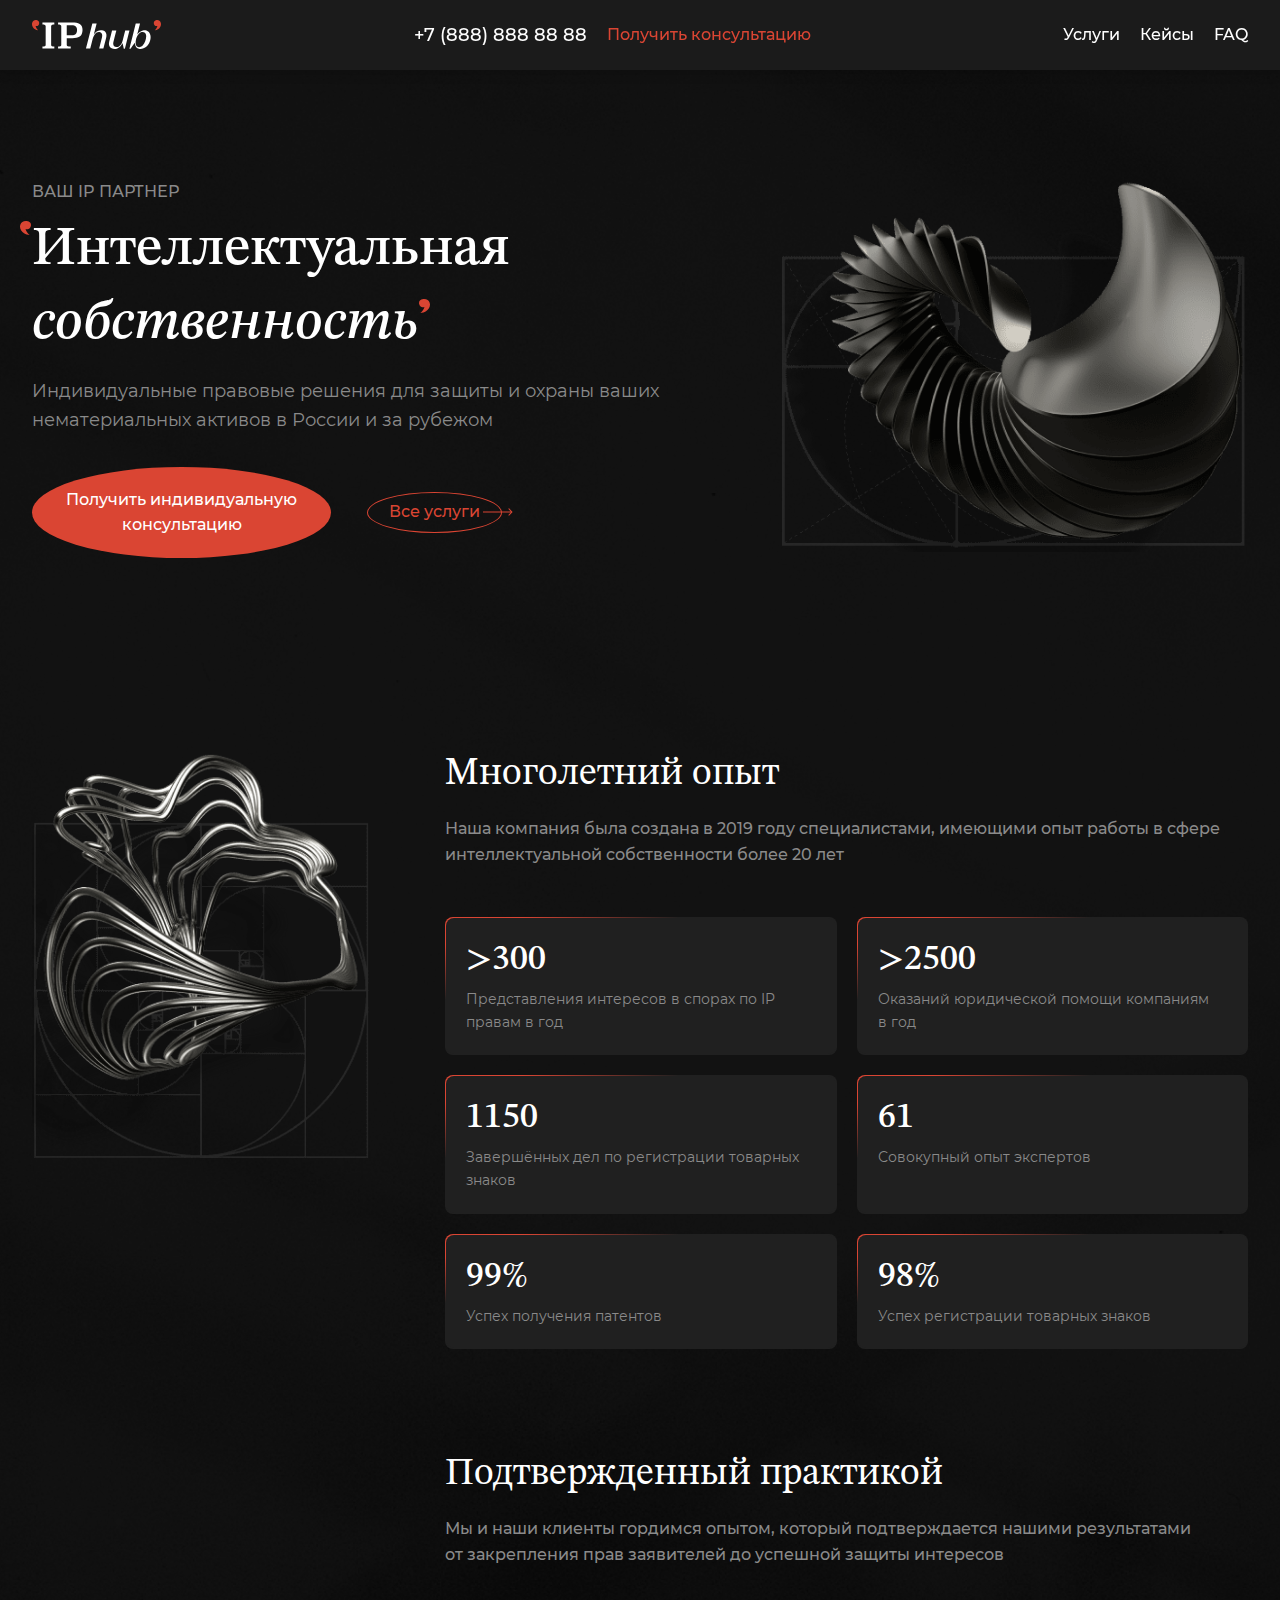
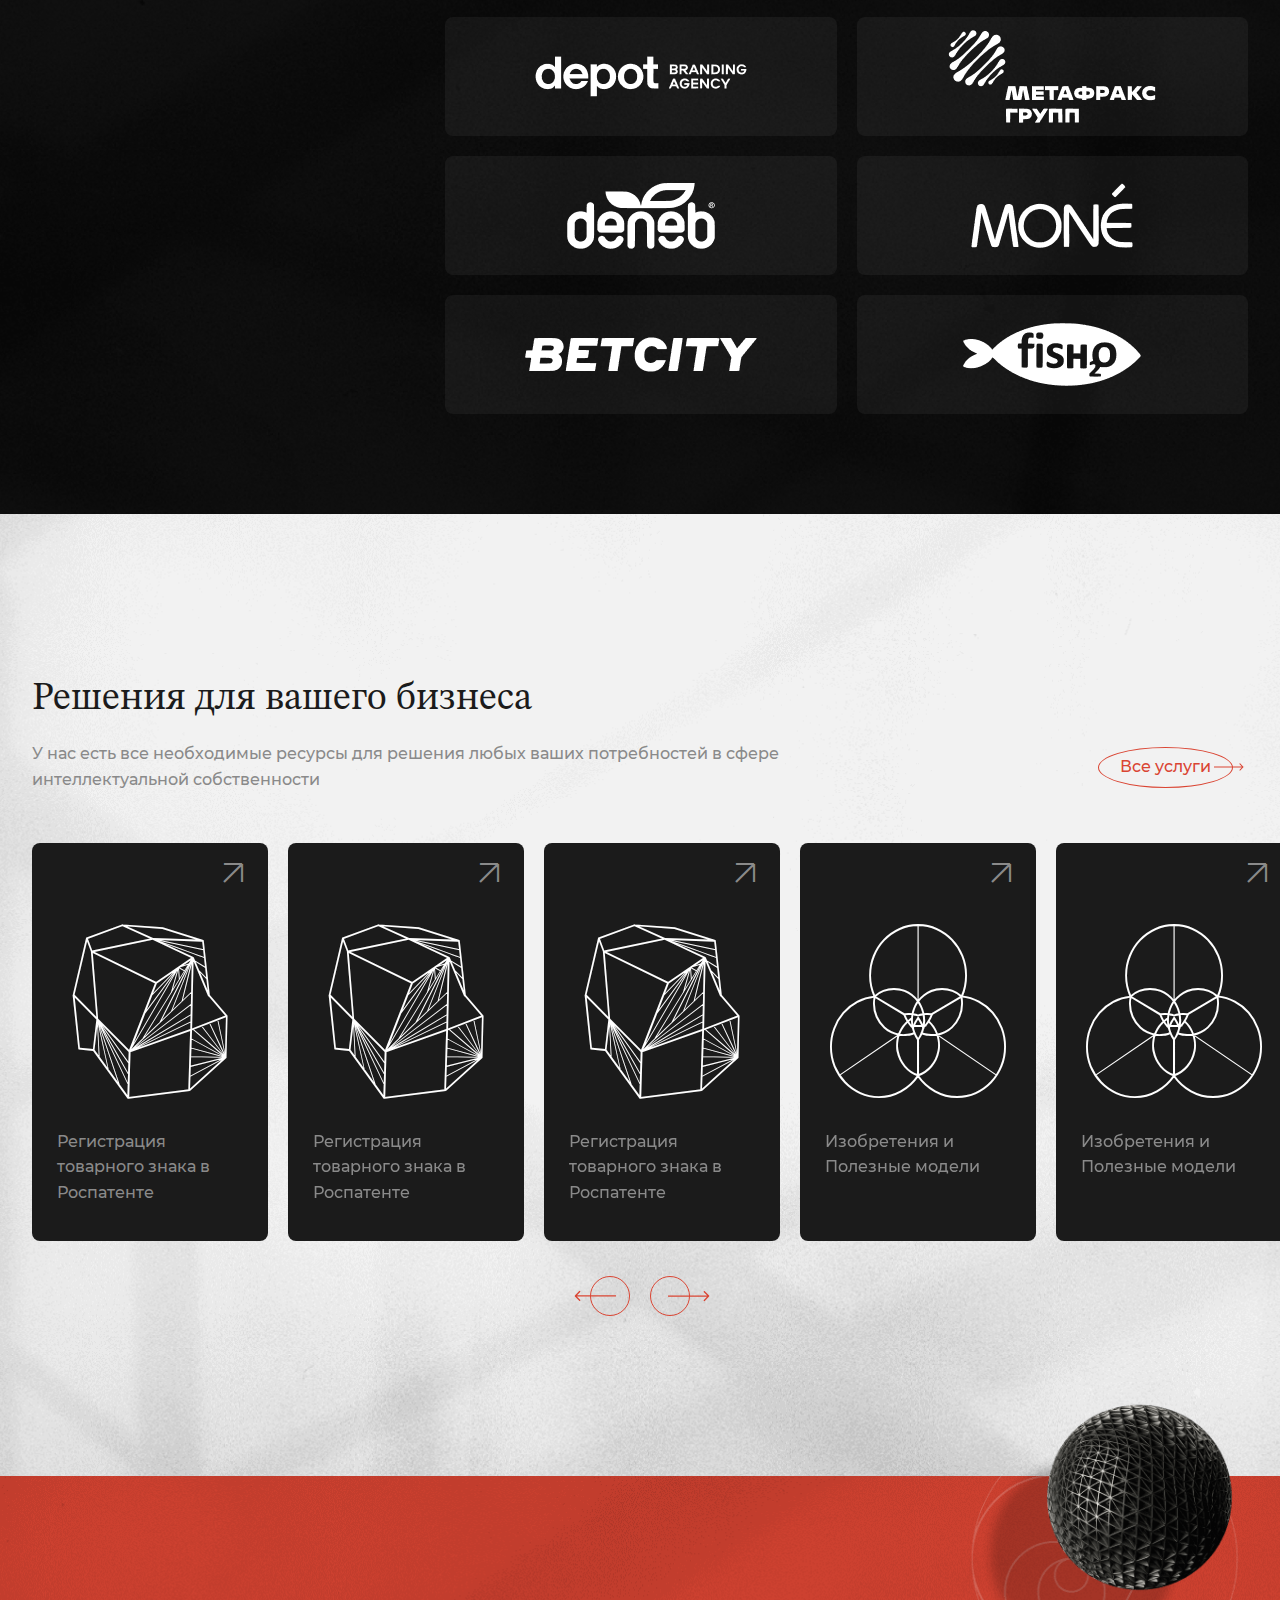
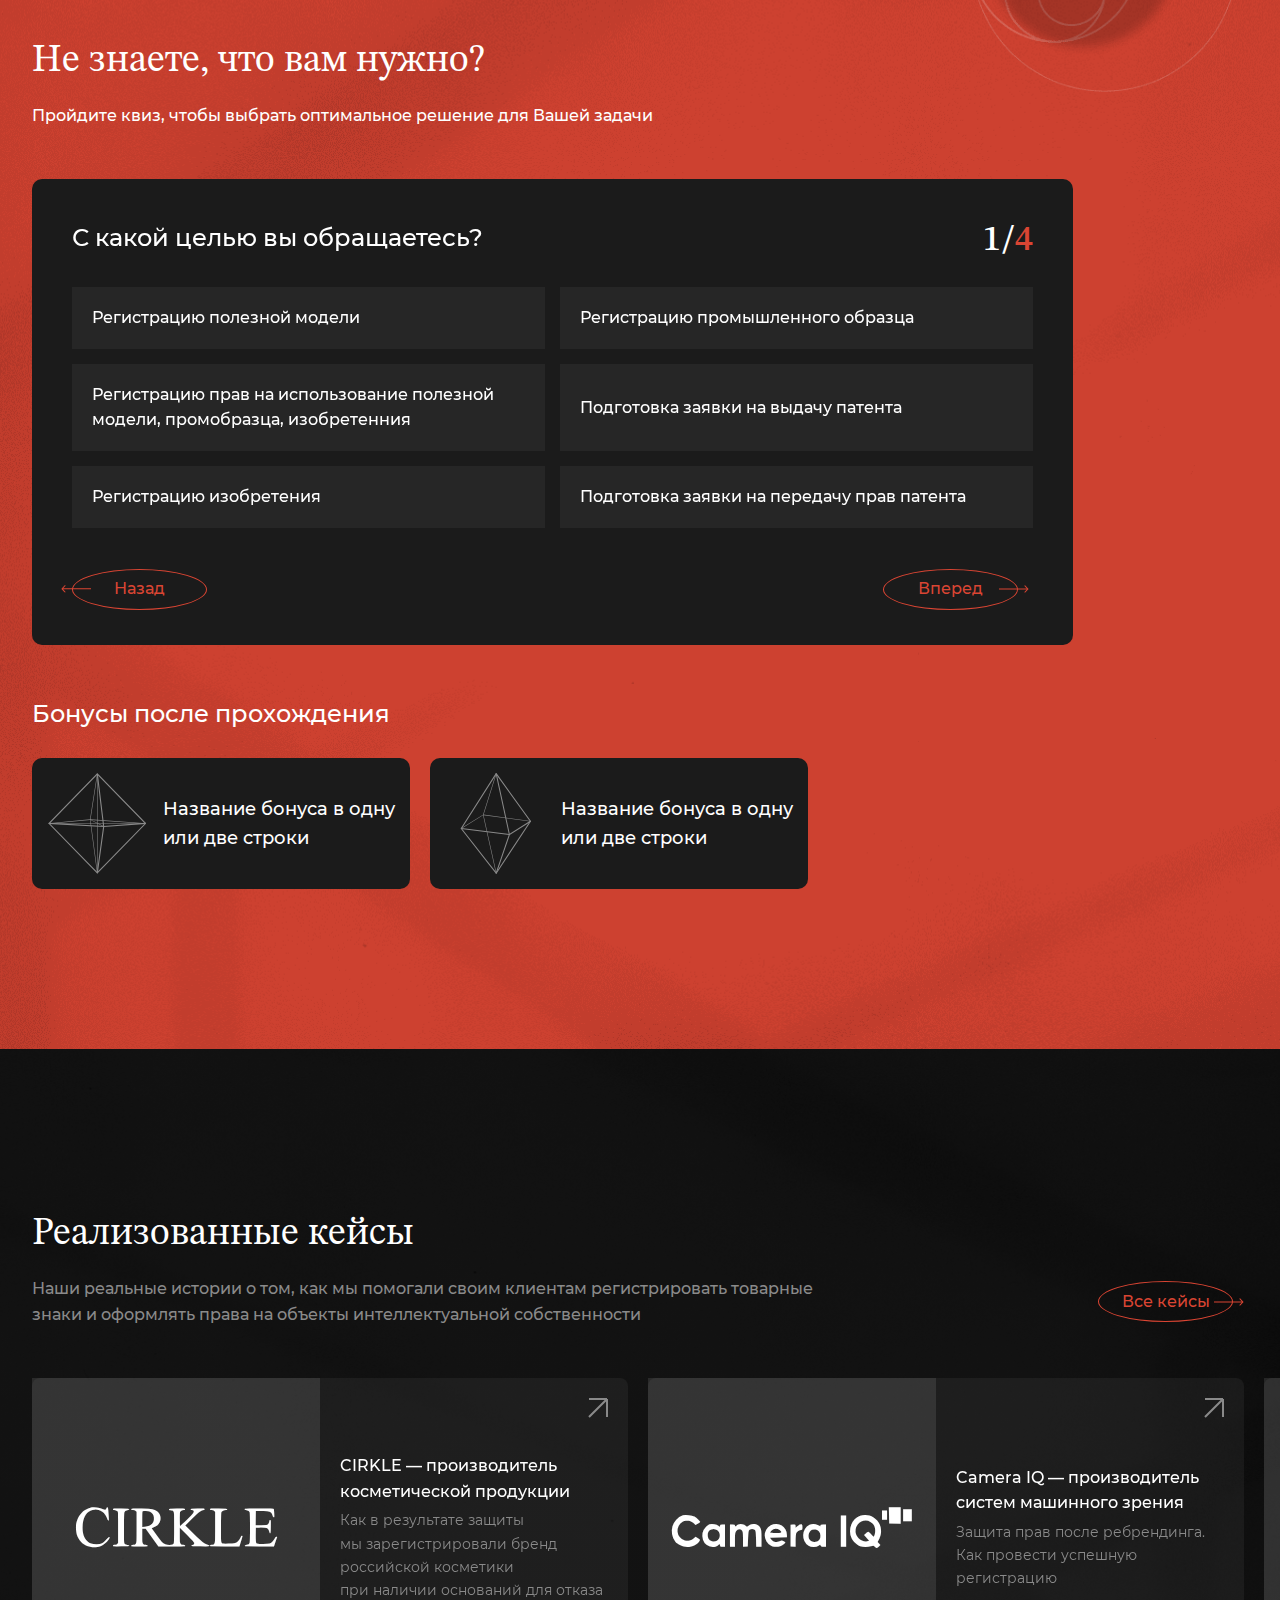
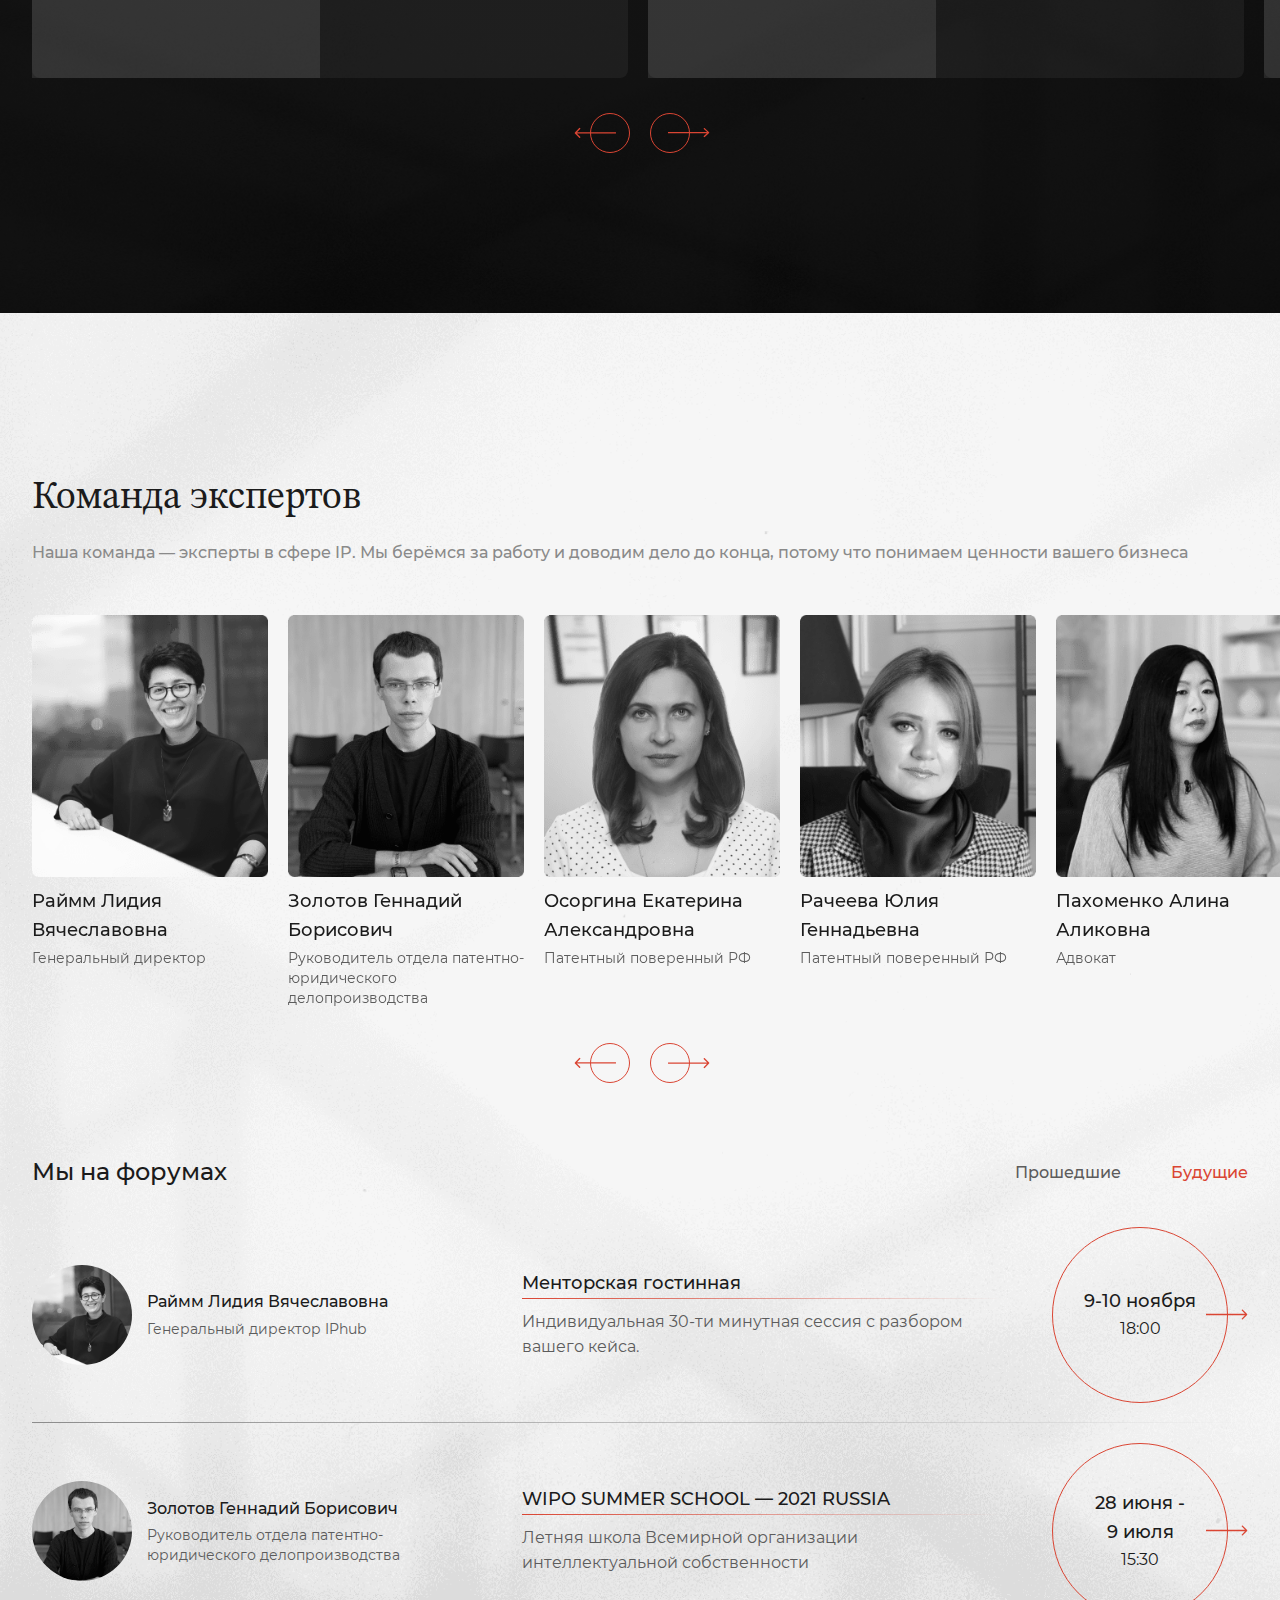
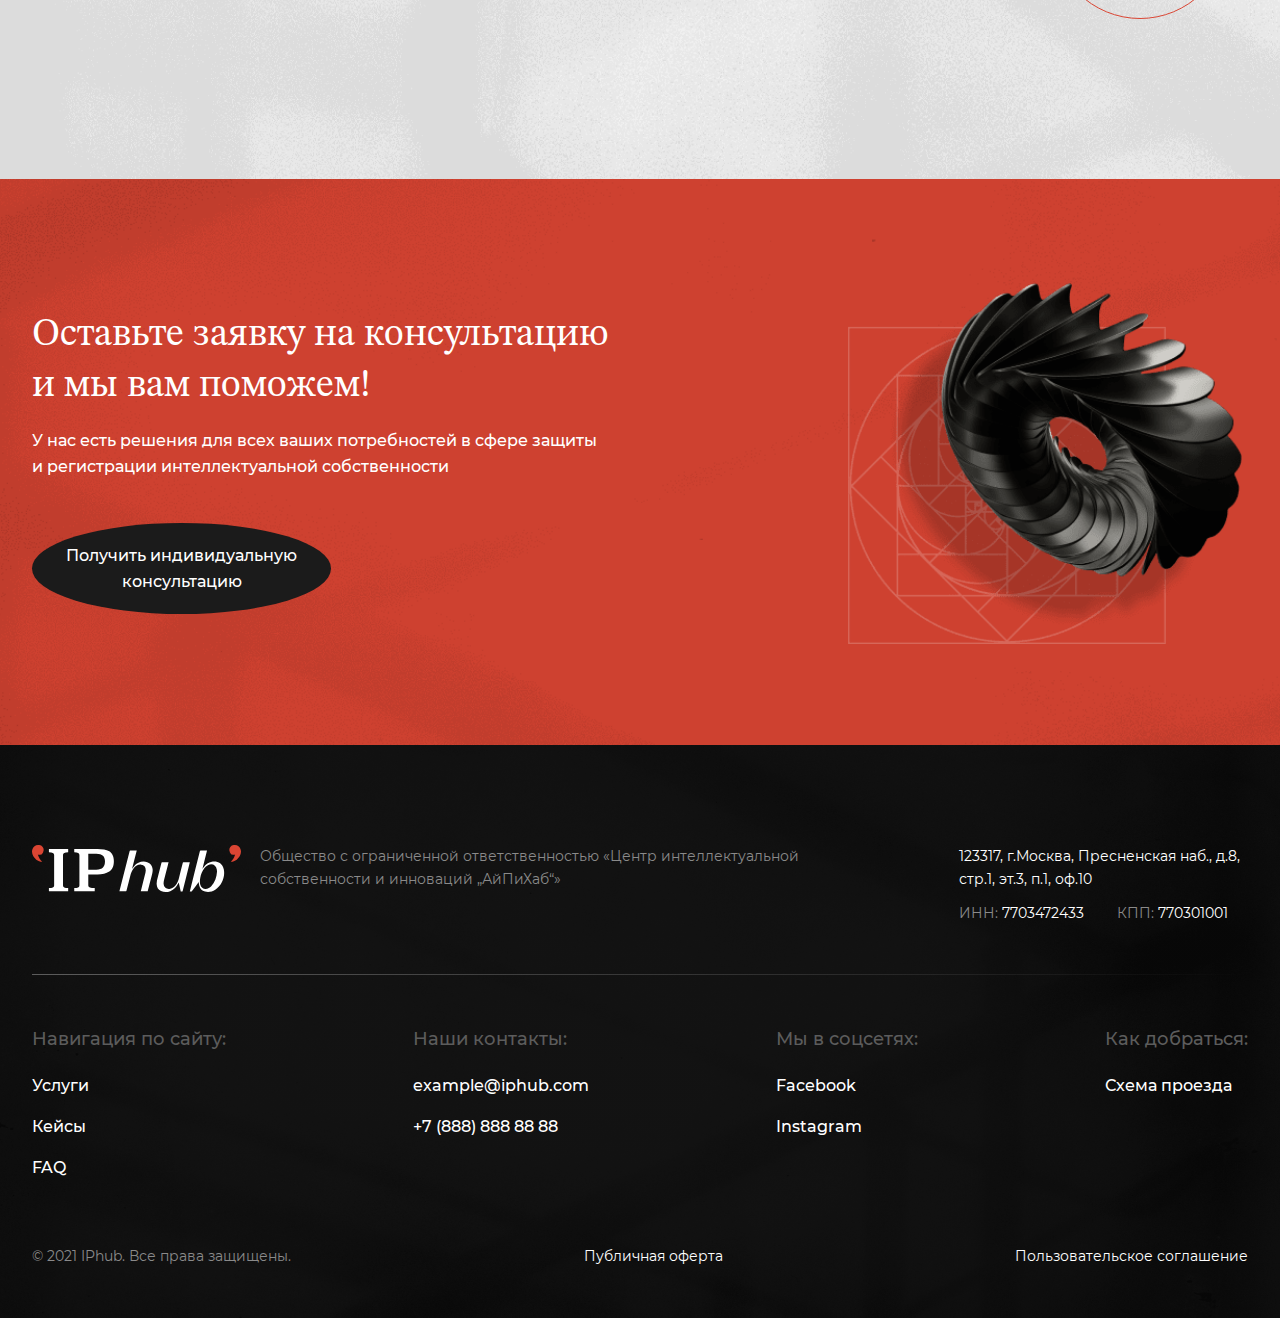
==== commit 94cb45bb: "tried to fix service-slider. FAIL!" ====
--- a/index.html
+++ b/index.html
@@ -211,62 +211,82 @@
           <div class="service">
             <div class="service__button icon-shape"></div>
             <div class="service__image icon-service-image1"></div>
-            <p class="service__title">Регистрация товарного знака в Роспатенте</p>
-            <p class="service__subtitle">Государственная регистрация торговых знаков в РФ и в мире</p>
+            <div class="service__text">
+              <p class="service__title">Регистрация товарного знака в Роспатенте</p>
+              <p class="service__subtitle">Государственная регистрация торговых знаков в РФ и в мире</p>
+            </div>
           </div>
           <div class="service">
             <div class="service__button icon-shape"></div>
             <div class="service__image icon-service-image1"></div>
-            <p class="service__title">Регистрация товарного знака в Роспатенте</p>
-            <p class="service__subtitle">Государственная регистрация торговых знаков в РФ и в мире</p>
+            <div class="service__text">
+              <p class="service__title">Регистрация товарного знака в Роспатенте</p>
+              <p class="service__subtitle">Государственная регистрация торговых знаков в РФ и в мире</p>
+            </div>
           </div>
           <div class="service">
             <div class="service__button icon-shape"></div>
             <div class="service__image icon-service-image1"></div>
-            <p class="service__title">Регистрация товарного знака в Роспатенте</p>
-            <p class="service__subtitle">Государственная регистрация торговых знаков в РФ и в мире</p>
+            <div class="service__text">
+              <p class="service__title">Регистрация товарного знака в Роспатенте</p>
+              <p class="service__subtitle">Государственная регистрация торговых знаков в РФ и в мире</p>
+            </div>
           </div>
           <div class="service">
             <div class="service__button icon-shape"></div>
             <div class="service__image icon-service-image2"></div>
-            <p class="service__title">Изобретения и Полезные модели</p>
-            <p class="service__subtitle">Регистрация прав инновационные устройства, способы или технологии</p>
+            <div class="service__text">
+              <p class="service__title">Изобретения и Полезные модели</p>
+              <p class="service__subtitle">Регистрация прав инновационные устройства, способы или технологии</p>
+            </div>
           </div>
           <div class="service">
             <div class="service__button icon-shape"></div>
             <div class="service__image icon-service-image2"></div>
-            <p class="service__title">Изобретения и Полезные модели</p>
-            <p class="service__subtitle">Регистрация прав инновационные устройства, способы или технологии</p>
+            <div class="service__text">
+              <p class="service__title">Изобретения и Полезные модели</p>
+              <p class="service__subtitle">Регистрация прав инновационные устройства, способы или технологии</p>
+            </div>
           </div>
           <div class="service">
             <div class="service__button icon-shape"></div>
             <div class="service__image icon-service-image2"></div>
-            <p class="service__title">Изобретения и Полезные модели</p>
-            <p class="service__subtitle">Регистрация прав инновационные устройства, способы или технологии</p>
+            <div class="service__text">
+              <p class="service__title">Изобретения и Полезные модели</p>
+              <p class="service__subtitle">Регистрация прав инновационные устройства, способы или технологии</p>
+            </div>
           </div>
           <div class="service">
             <div class="service__button icon-shape"></div>
             <div class="service__image icon-service-image3"></div>
-            <p class="service__title">Промышленные образцы</p>
-            <p class="service__subtitle">Государственная регистрация торговых знаков в РФ и в мире</p>
+            <div class="service__text">
+              <p class="service__title">Промышленные образцы</p>
+              <p class="service__subtitle">Государственная регистрация торговых знаков в РФ и в мире</p>
+            </div>
           </div>
           <div class="service">
             <div class="service__button icon-shape"></div>
             <div class="service__image icon-service-image4"></div>
-            <p class="service__title">Программы для ЭВМ и Базы данных</p>
-            <p class="service__subtitle">Государственная регистрация торговых знаков в РФ и в мире</p>
+            <div class="service__text">
+              <p class="service__title">Программы для ЭВМ и Базы данных</p>
+              <p class="service__subtitle">Государственная регистрация торговых знаков в РФ и в мире</p>
+            </div>
           </div>
           <div class="service">
             <div class="service__button icon-shape"></div>
             <div class="service__image icon-service-image5"></div>
-            <p class="service__title">Представление интересов, суды</p>
-            <p class="service__subtitle">Государственная регистрация торговых знаков в РФ и в мире</p>
+            <div class="service__text">
+              <p class="service__title">Представление интересов, суды</p>
+              <p class="service__subtitle">Государственная регистрация торговых знаков в РФ и в мире</p>
+            </div>
           </div>
           <div class="service">
             <div class="service__button icon-shape"></div>
             <div class="service__image icon-service-image5"></div>
-            <p class="service__title">Представление интересов, суды</p>
-            <p class="service__subtitle">Государственная регистрация торговых знаков в РФ и в мире</p>
+            <div class="service__text">
+              <p class="service__title">Представление интересов, суды</p>
+              <p class="service__subtitle">Государственная регистрация торговых знаков в РФ и в мире</p>
+            </div>
           </div>
           <div class="service invisible"></div>
           <div class="service invisible"></div>
--- a/css/style.css
+++ b/css/style.css
@@ -1567,9 +1567,6 @@
   -webkit-box-direction: normal;
       -ms-flex-direction: column;
           flex-direction: column;
-  -webkit-box-pack: justify;
-      -ms-flex-pack: justify;
-          justify-content: space-between;
   margin: 0 20px 0 0;
   -webkit-transition: 0.5s;
   transition: 0.5s;
@@ -1590,6 +1587,16 @@
   color: #fff;
   -webkit-transition: 0.5s;
   transition: 0.5s;
+}
+
+.service:hover .icon-service-image1,
+.service:hover .icon-service-image2,
+.service:hover .icon-service-image3,
+.service:hover .icon-service-image4,
+.service:hover .icon-service-image5 {
+  font-size: 100px;
+  -webkit-transition: 0.3s;
+  transition: 0.3s;
 }
 
 .service:hover .icon-service-image1::before,
@@ -1612,7 +1619,7 @@
   display: block;
   -webkit-transition: 0.5s;
   transition: 0.5s;
-  top: 0;
+  bottom: -50%;
 }
 
 .service .icon-shape {
@@ -1638,6 +1645,8 @@
       -ms-grid-row-align: center;
       align-self: center;
   padding: 0 0 30px 0;
+  -webkit-transition: 0.3s;
+  transition: 0.3s;
 }
 
 @media (max-width: 1000px) {
@@ -1679,13 +1688,19 @@
   transition: 0.5s;
 }
 
+.service__text {
+  position: relative;
+  -webkit-box-flex: 1;
+      -ms-flex: 1 1 auto;
+          flex: 1 1 auto;
+}
+
 .service__title {
   color: #8a8a8a;
   position: absolute;
-  bottom: 20px;
-  -webkit-transition: 0.5s;
-  transition: 0.5s;
-  padding: 0 0 5px 0;
+  -webkit-transition: 0.5s;
+  transition: 0.5s;
+  padding: 0 25px 5px 0;
 }
 
 @media (max-width: 768px) {
@@ -1698,6 +1713,7 @@
   .service__title {
     font-size: 14px;
     bottom: 10px;
+    padding: 0 15px 5px 0;
   }
 }
 
@@ -1710,11 +1726,9 @@
 .service__subtitle {
   color: #8a8a8a;
   position: relative;
-  top: 50%;
-  -webkit-transition: 0.5s;
-  transition: 0.5s;
-  -ms-grid-column-align: end;
-      justify-self: end;
+  bottom: -200%;
+  -webkit-transition: 0.5s;
+  transition: 0.5s;
 }
 
 .test {
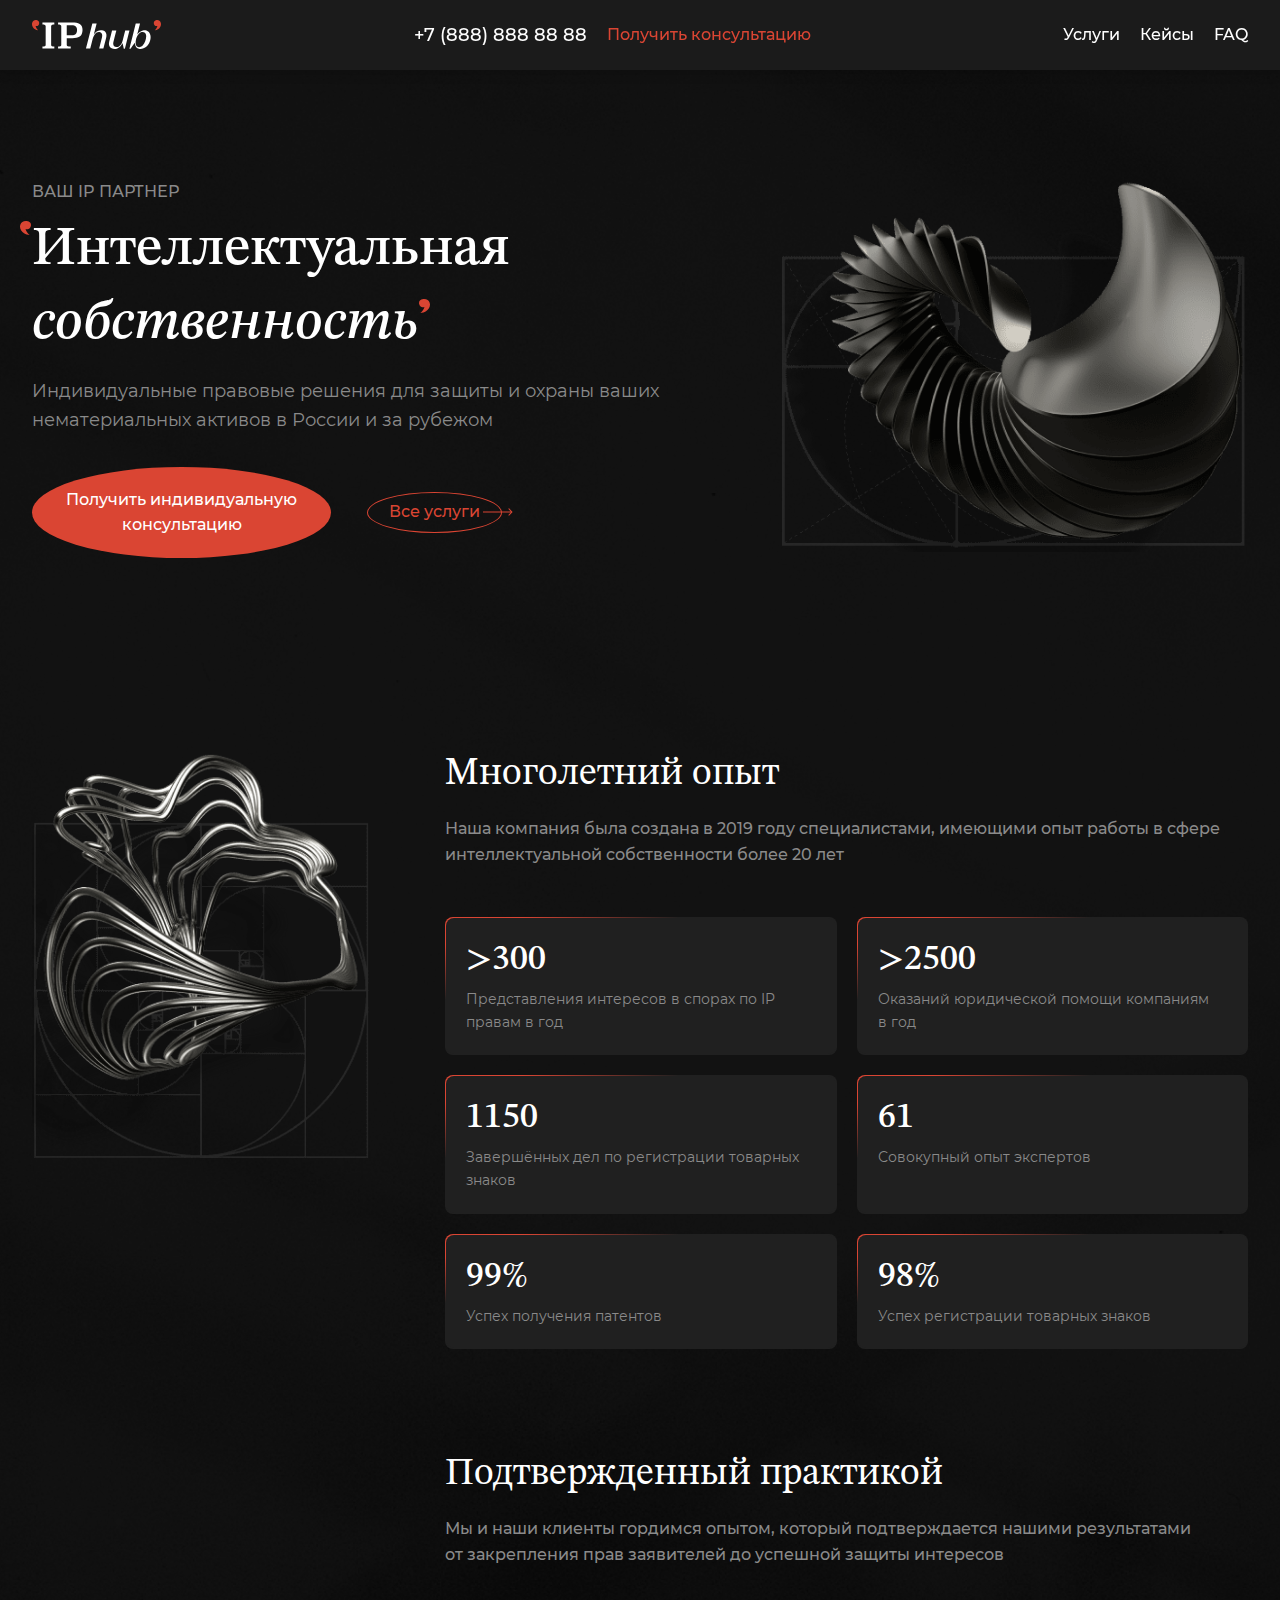
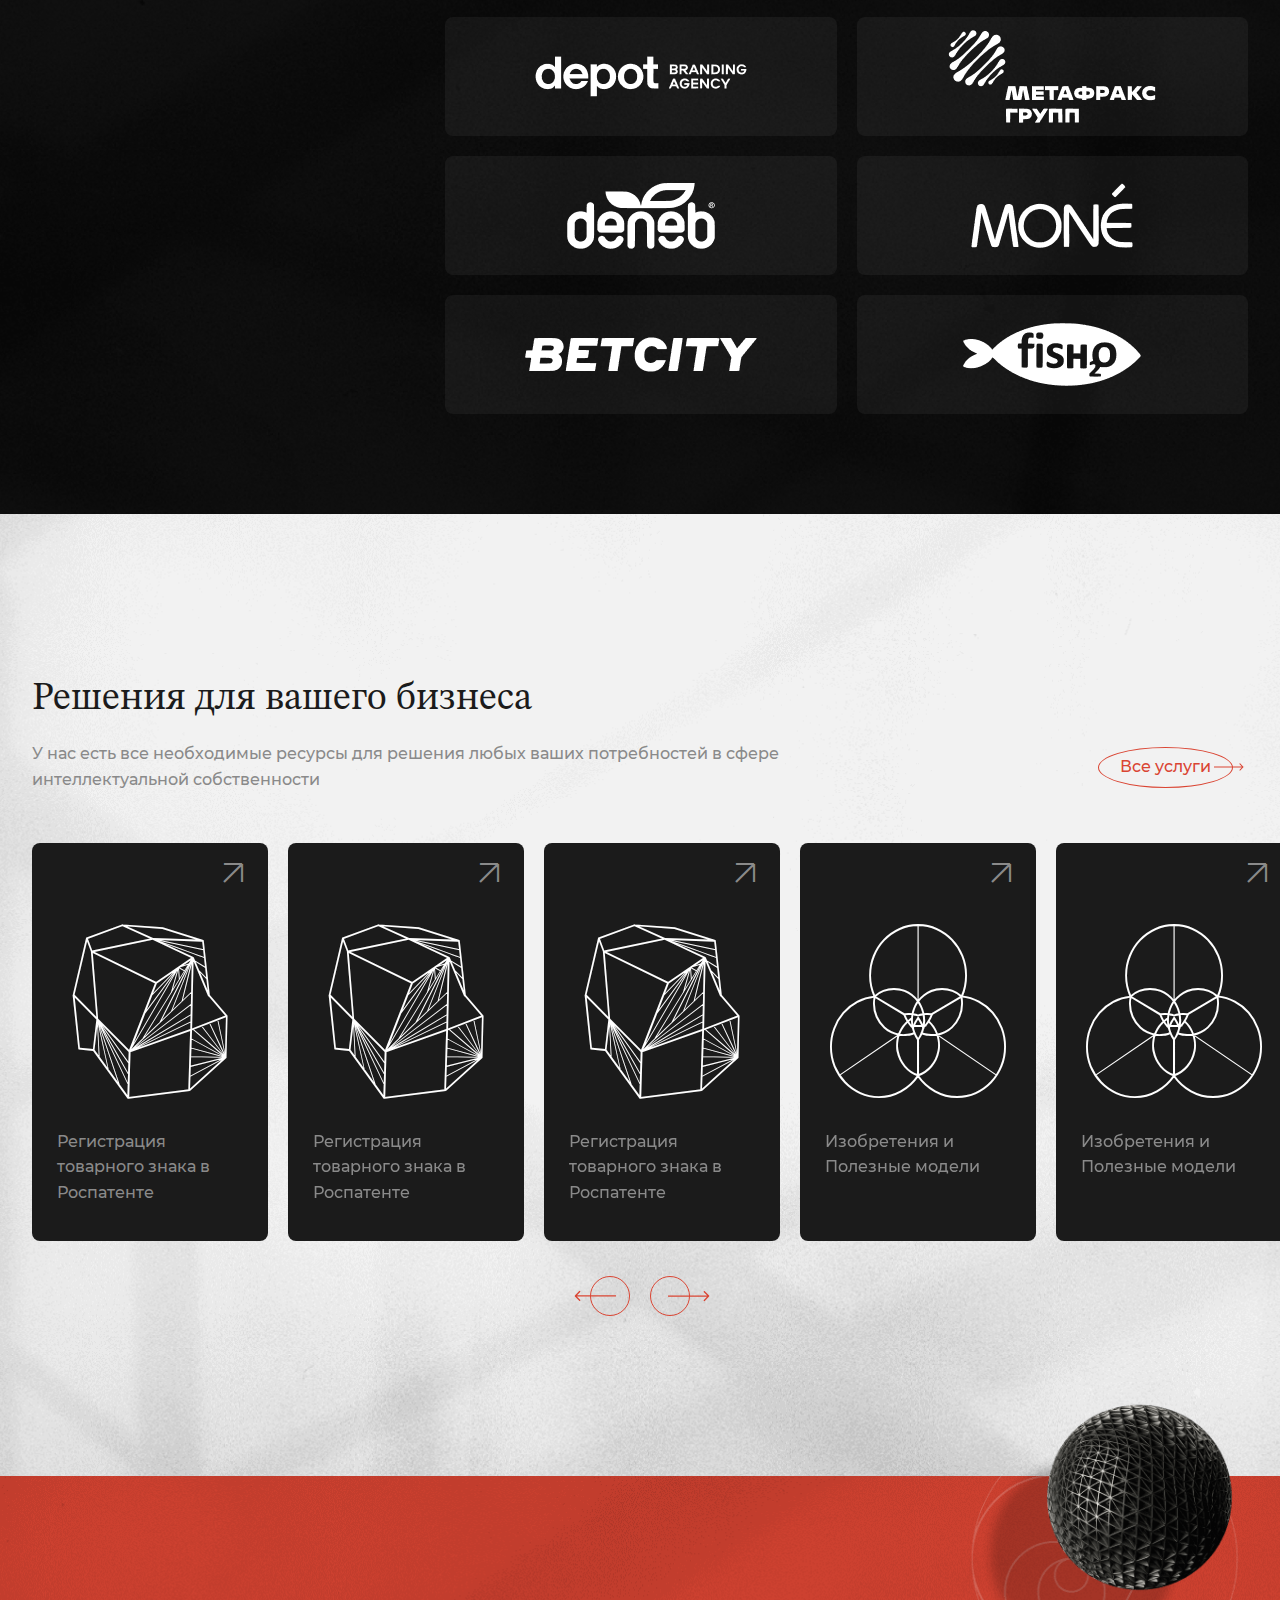
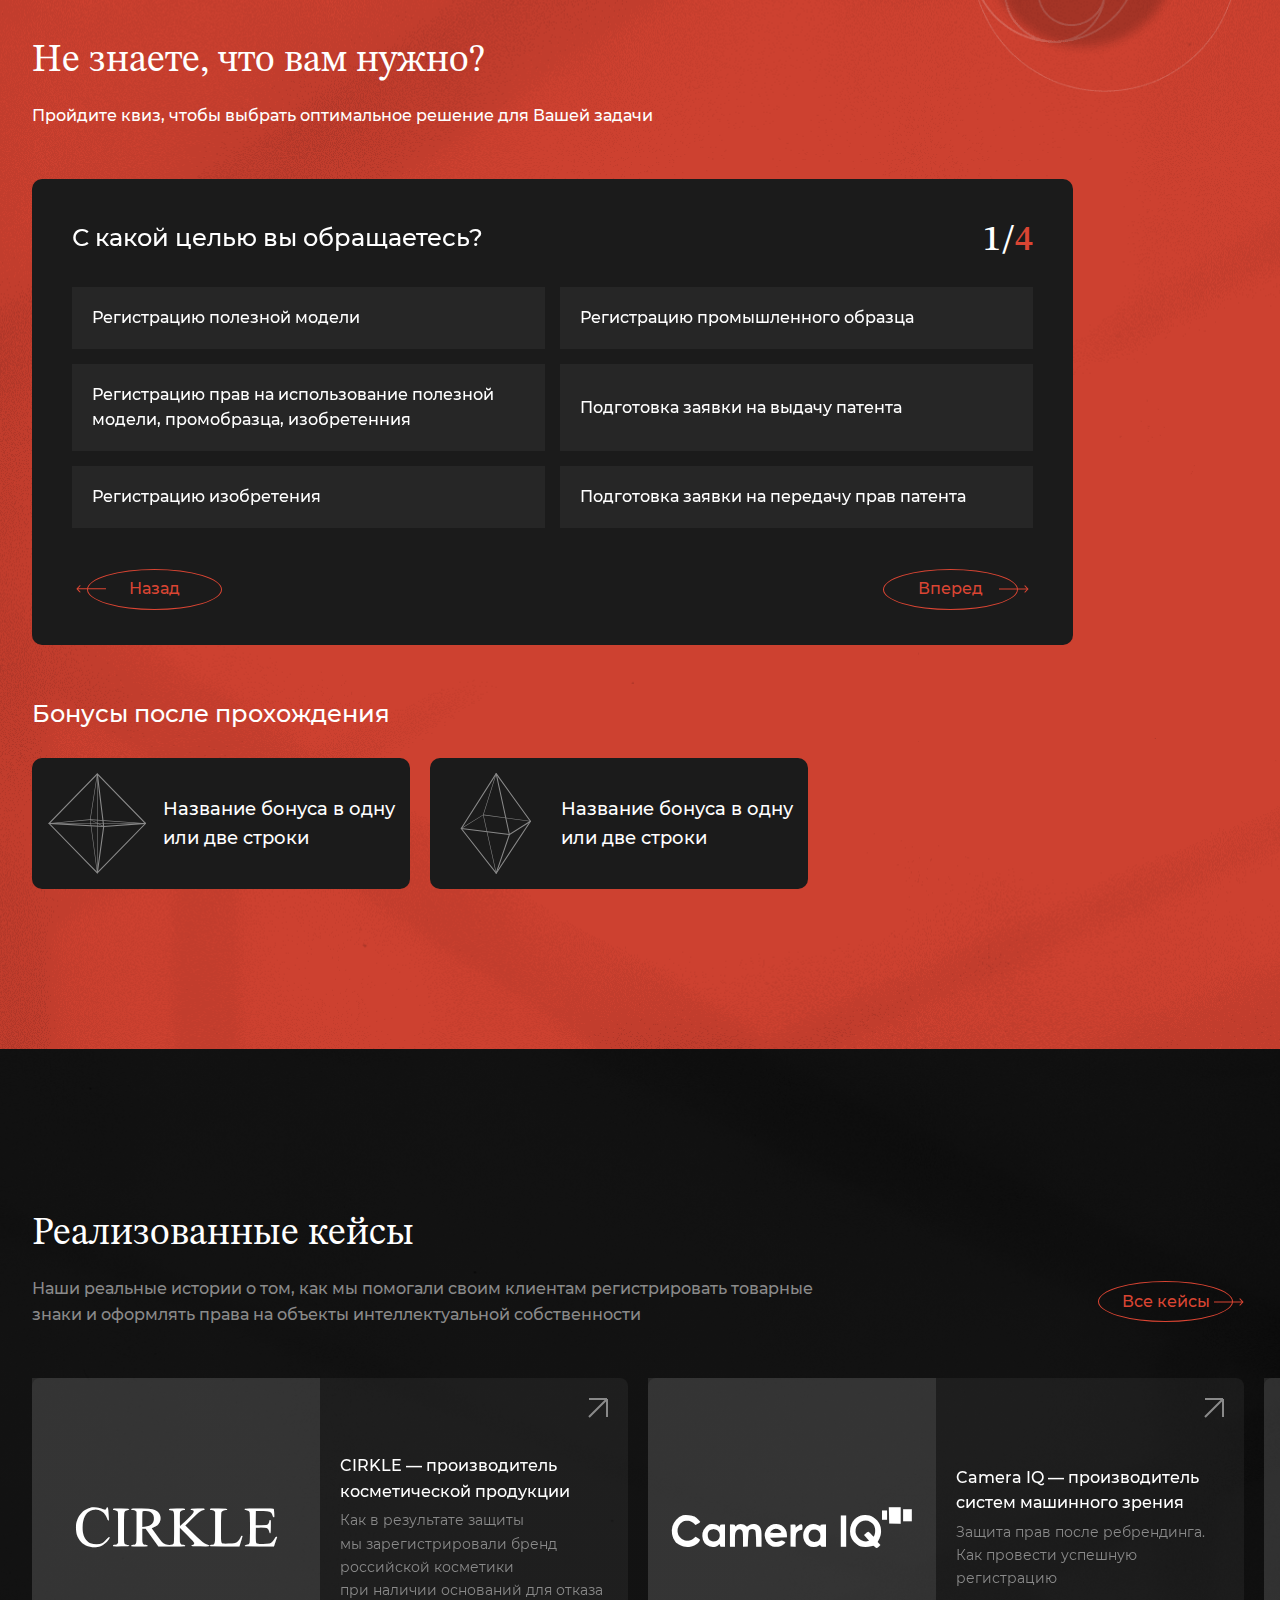
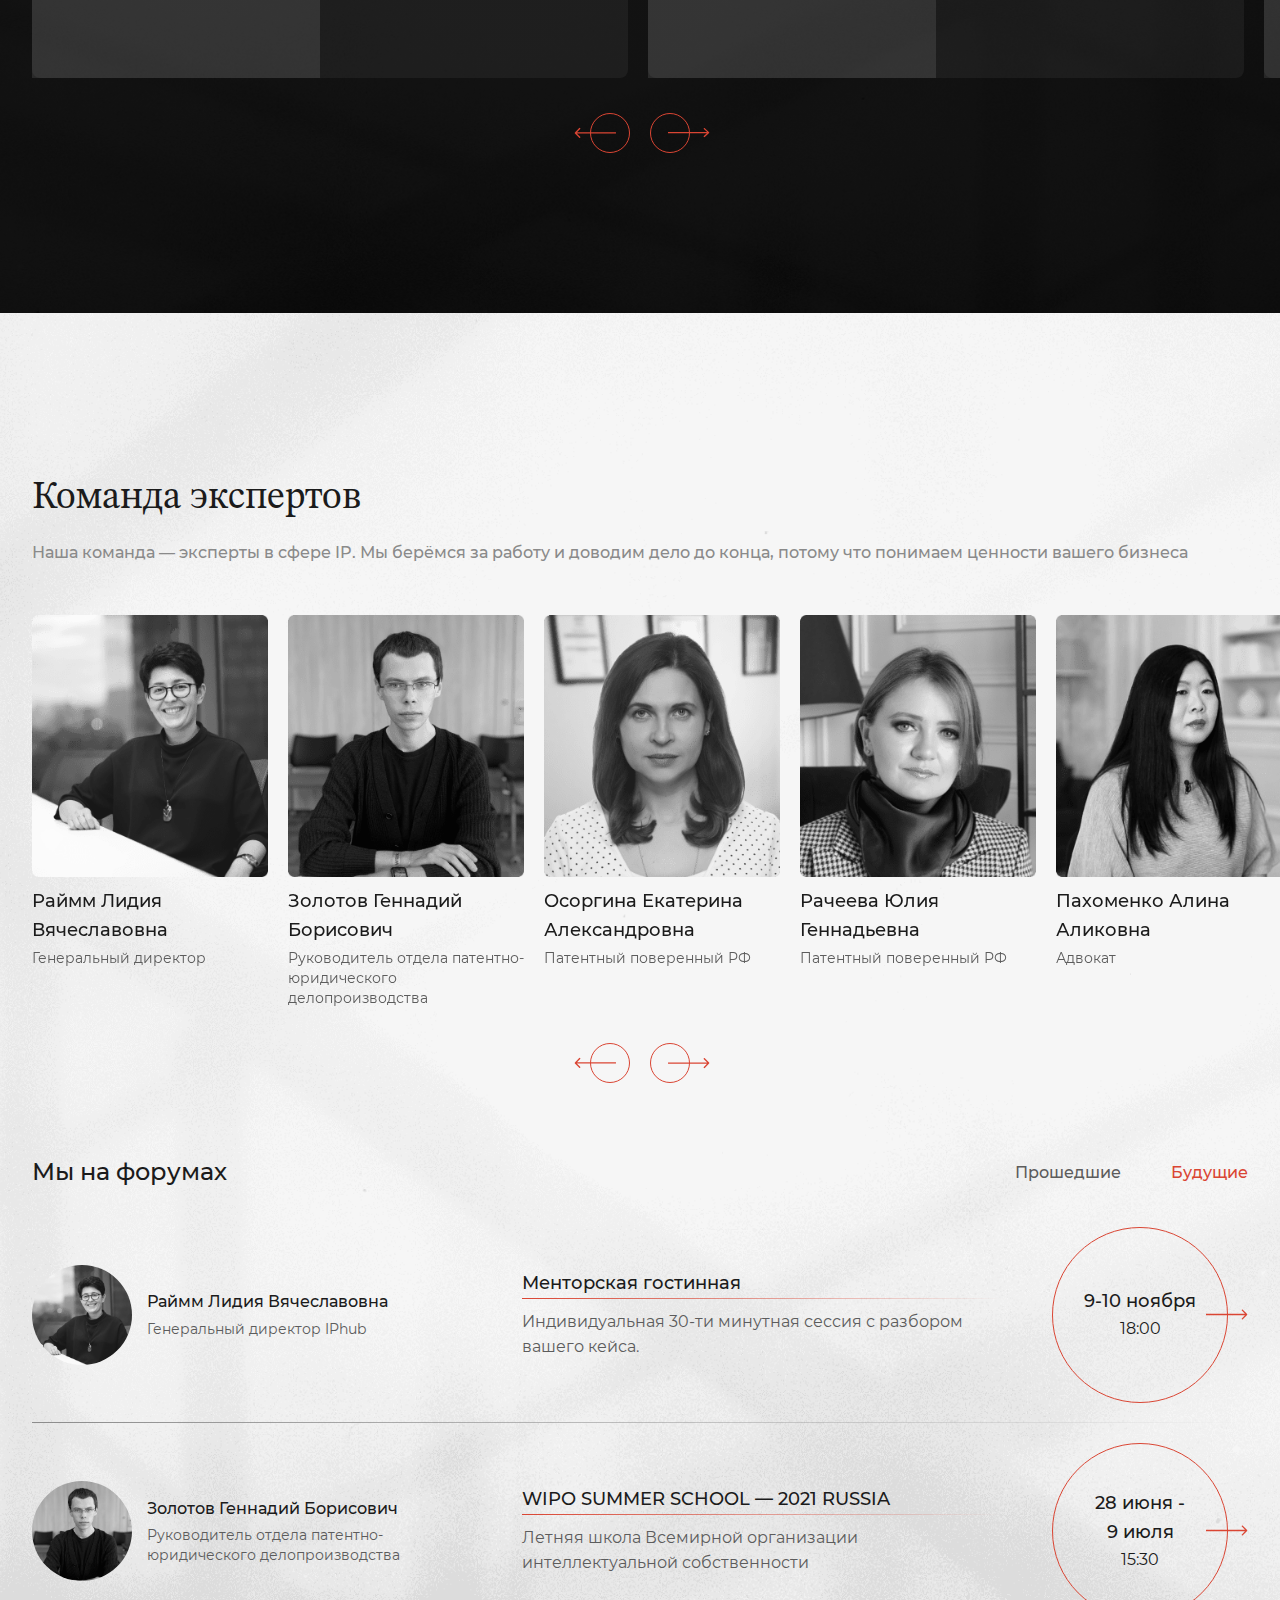
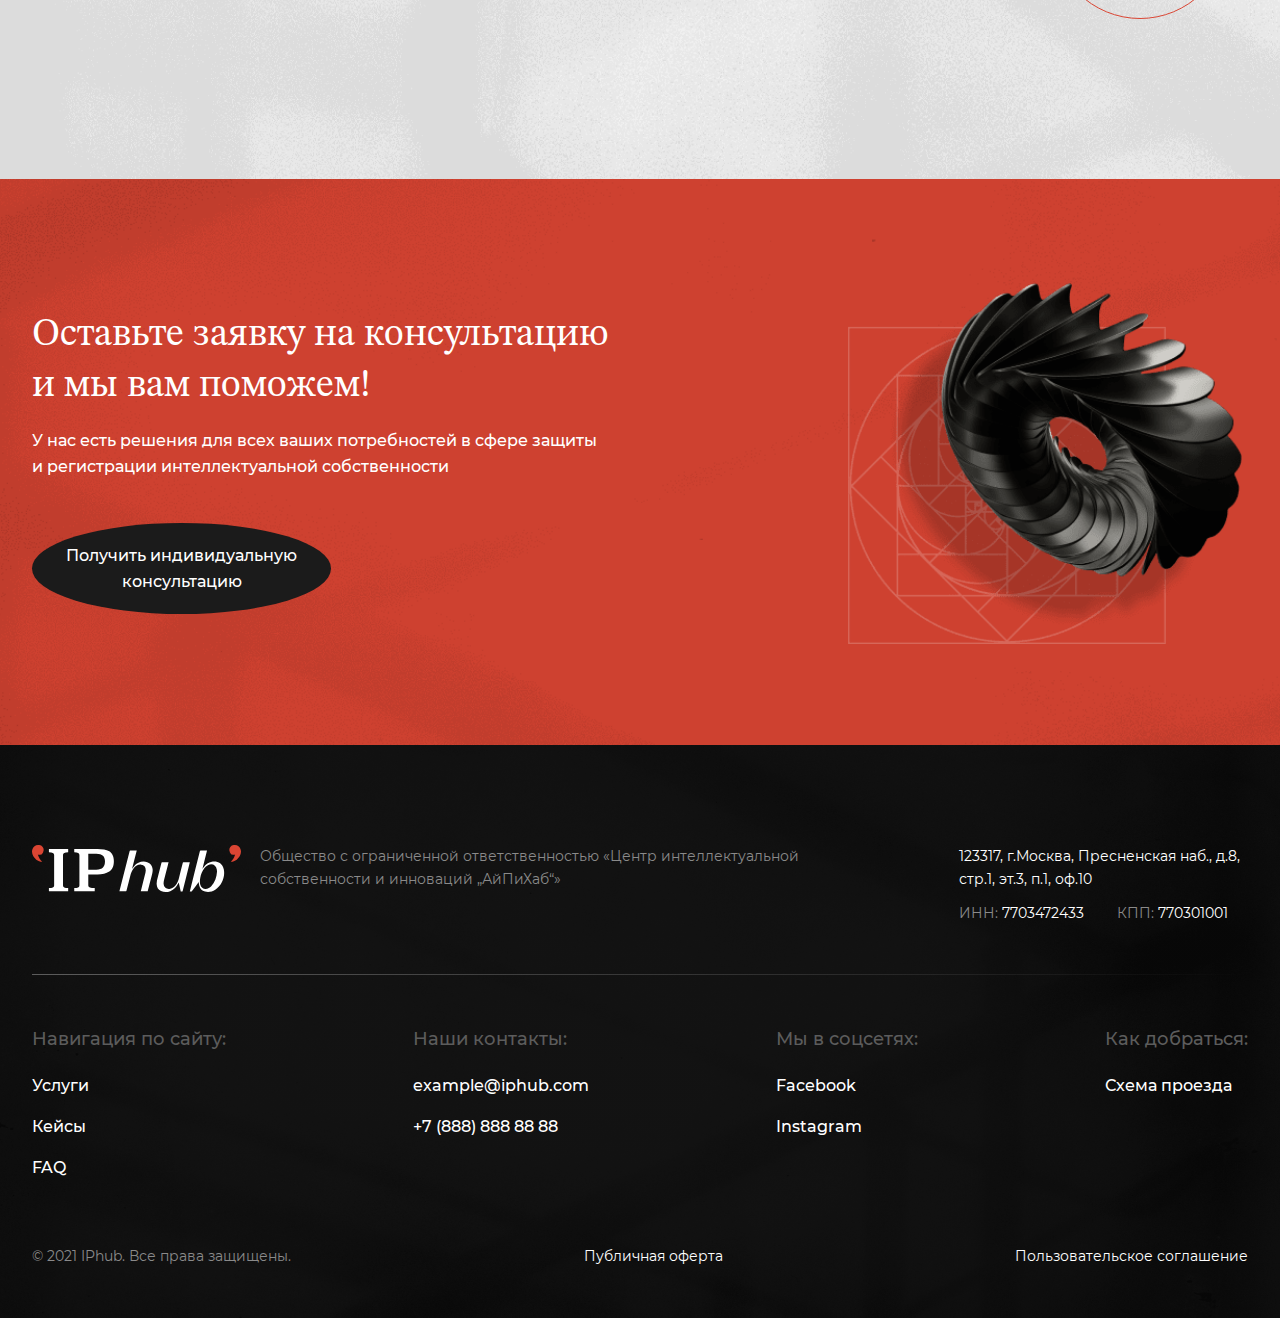
==== commit 1e8ff15a: "add servises page search input" ====
--- a/index.html
+++ b/index.html
@@ -10,7 +10,6 @@
   <link rel="stylesheet" href="./css/style.css">
   <link rel="stylesheet" type="text/css" href="./js/slick/slick.css" />
   <link rel="stylesheet" type="text/css" href="./js/slick/slick-theme.css" />
-  <!-- <link rel="shortcut icon" type="image/ico" href="./img/speak-logo.ico" /> -->
   <script defer src="./js/scripts.js"></script>
 </head>
 
@@ -57,7 +56,7 @@
           <nav class="header__nav menu">
             <div class="menu__container">
               <ul class="header__list menu__list">
-                <li><a href=''>Услуги</a></li>
+                <li><a href='./components/services/services.html'>Услуги</a></li>
                 <li><a href=''>Кейсы</a></li>
                 <li><a href=''>FAQ</a></li>
               </ul>
@@ -116,8 +115,8 @@
                 <div></div>
                 <span href="#">Получить индивидуальную консультацию</span>
               </a>
-              <a href="" class="main__button-service">
-                <span href="#">Все услуги</span>
+              <a href="./components/services/services.html" class="main__button-service">
+                <span>Все услуги</span>
                 <img src="./img/main/button-arrow-right.svg" alt="">
               </a>
             </div>
@@ -201,10 +200,10 @@
           <div class="services__subtitle">
             <p>У нас есть все необходимые ресурсы для решения любых ваших потребностей в сфере интеллектуальной
               собственности</p>
-            <div class="services__button-top ">
-              <span href="#">Все услуги</span>
+            <a href="./components/services/services.html" class="services__button-top ">
+              <span>Все услуги</span>
               <img src="./img/main/button-arrow-right.svg" alt="">
-            </div>
+            </a>
           </div>
         </div>
         <div class="services__slider">
@@ -573,7 +572,7 @@
           <div class="footer__menu footer-menu">
             <div class="footer-menu__column">
               <p class="footer-menu__header">Навигация<span> по сайту:</span></p>
-              <a href="#" class="footer-menu__item">Услуги</a>
+              <a href="./components/services/services.html" class="footer-menu__item">Услуги</a>
               <a href="#" class="footer-menu__item">Кейсы</a>
               <a href="#" class="footer-menu__item">FAQ</a>
             </div>
--- a/css/style.css
+++ b/css/style.css
@@ -96,6 +96,14 @@
 
 .background {
   background: #1b1b1b;
+  display: -webkit-box;
+  display: -ms-flexbox;
+  display: flex;
+  -webkit-box-orient: vertical;
+  -webkit-box-direction: normal;
+      -ms-flex-direction: column;
+          flex-direction: column;
+  min-height: 100%;
 }
 
 .background__header {
@@ -108,7 +116,6 @@
 }
 
 .background__main {
-  background-color: #1b1b1b;
   background: -webkit-gradient(linear, left top, left bottom, from(rgba(0, 0, 0, 0.9)), to(rgba(0, 0, 0, 0.9))), url(../img/backgrounds/backgroud-main.png) center/cover no-repeat;
   background: linear-gradient(180deg, rgba(0, 0, 0, 0.9), rgba(0, 0, 0, 0.9)), url(../img/backgrounds/backgroud-main.png) center/cover no-repeat;
 }
@@ -802,7 +809,6 @@
 
 @media (max-width: 768px) {
   .main {
-    padding: 0 0 36px 0;
     padding: 179px 0 80px;
   }
 }
@@ -1917,7 +1923,6 @@
           align-items: center;
   cursor: pointer;
   position: absolute;
-  margin: 0 15px 0 0;
   bottom: 35px;
 }
 
@@ -1939,6 +1944,7 @@
 
 .test__slider .slick-arrow.prev {
   left: 40px;
+  margin: 0 0 0 15px;
 }
 
 @media (max-width: 450px) {
@@ -1949,6 +1955,7 @@
 
 .test__slider .slick-arrow.next {
   right: 40px;
+  margin: 0 15px 0 0;
 }
 
 @media (max-width: 450px) {
@@ -3608,6 +3615,8 @@
 
 .footer-menu__item {
   padding: 0 0 15px 0;
+  -webkit-transition: 0.5s;
+  transition: 0.5s;
 }
 
 @media (max-width: 400px) {
@@ -3615,4 +3624,10 @@
     font-size: 14px;
   }
 }
+
+.footer-menu__item:hover {
+  color: #da4533;
+  -webkit-transition: 0.5s;
+  transition: 0.5s;
+}
 /*# sourceMappingURL=style.css.map */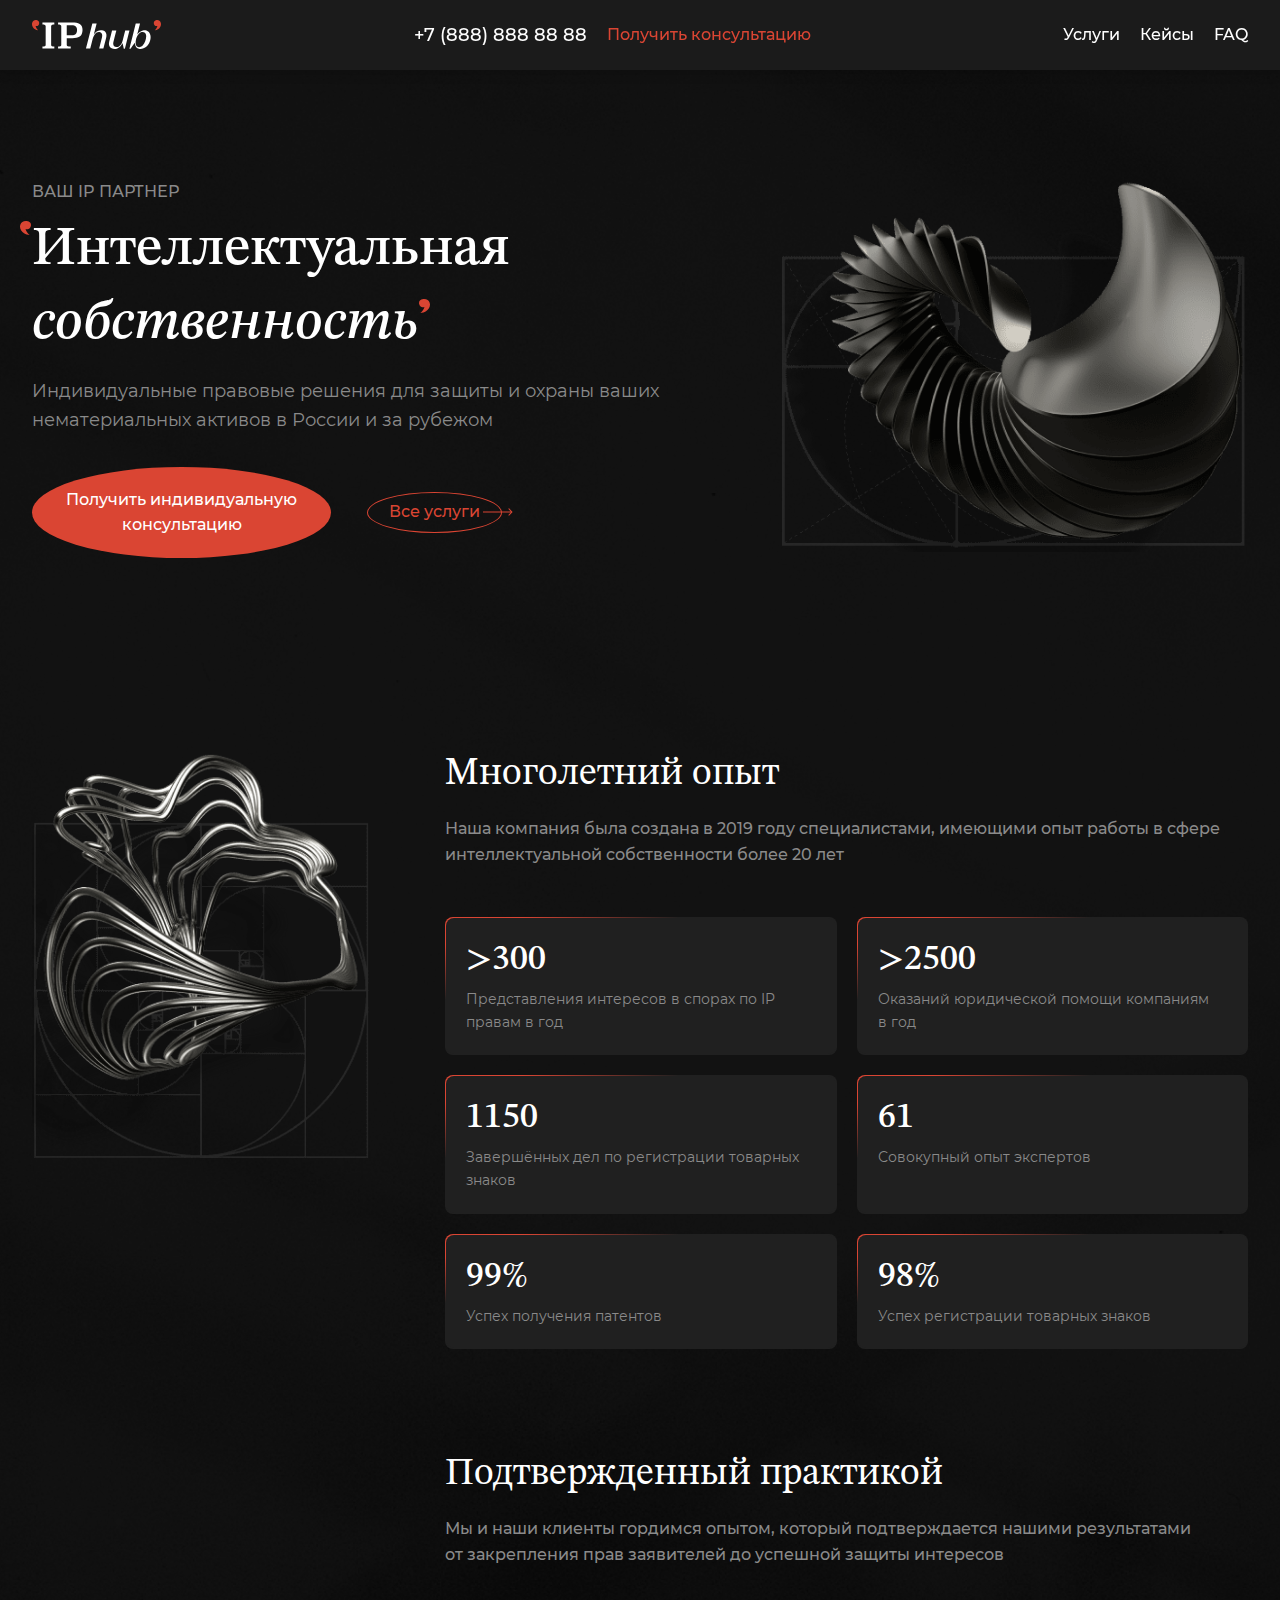
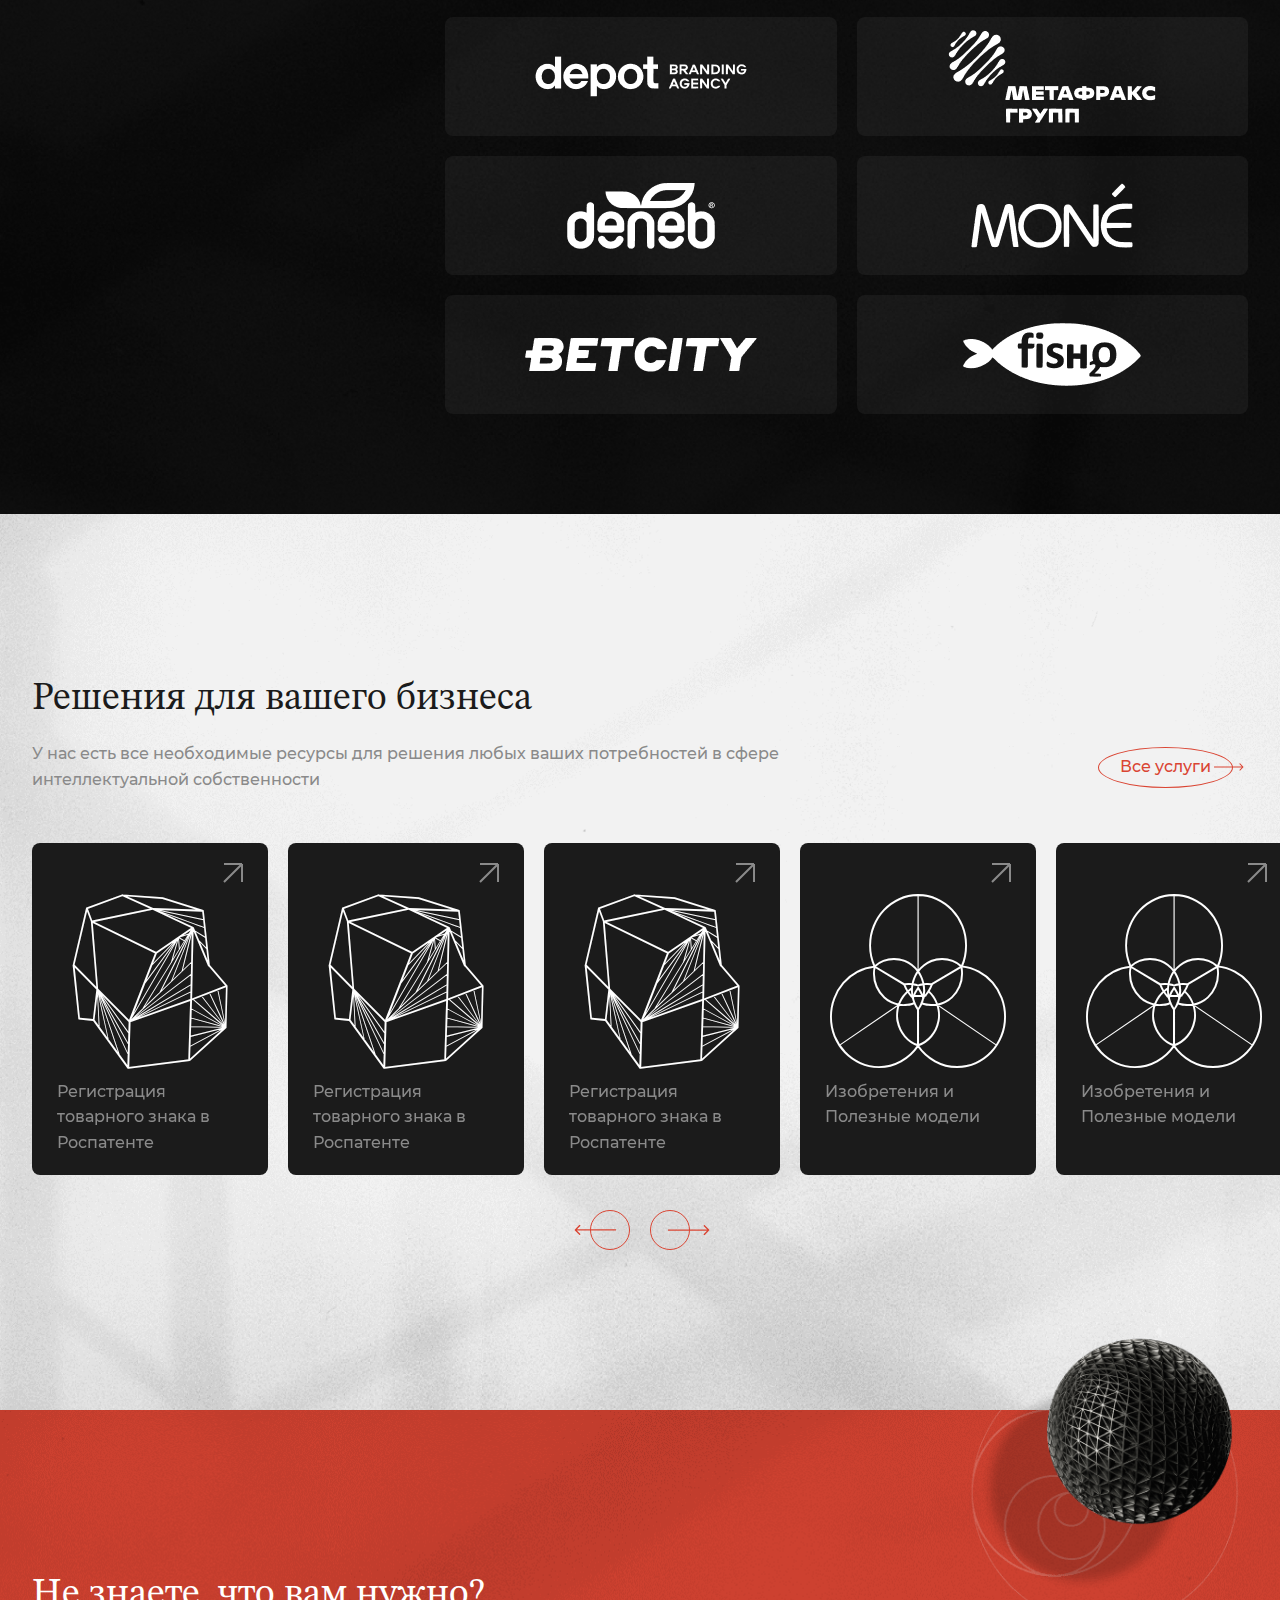
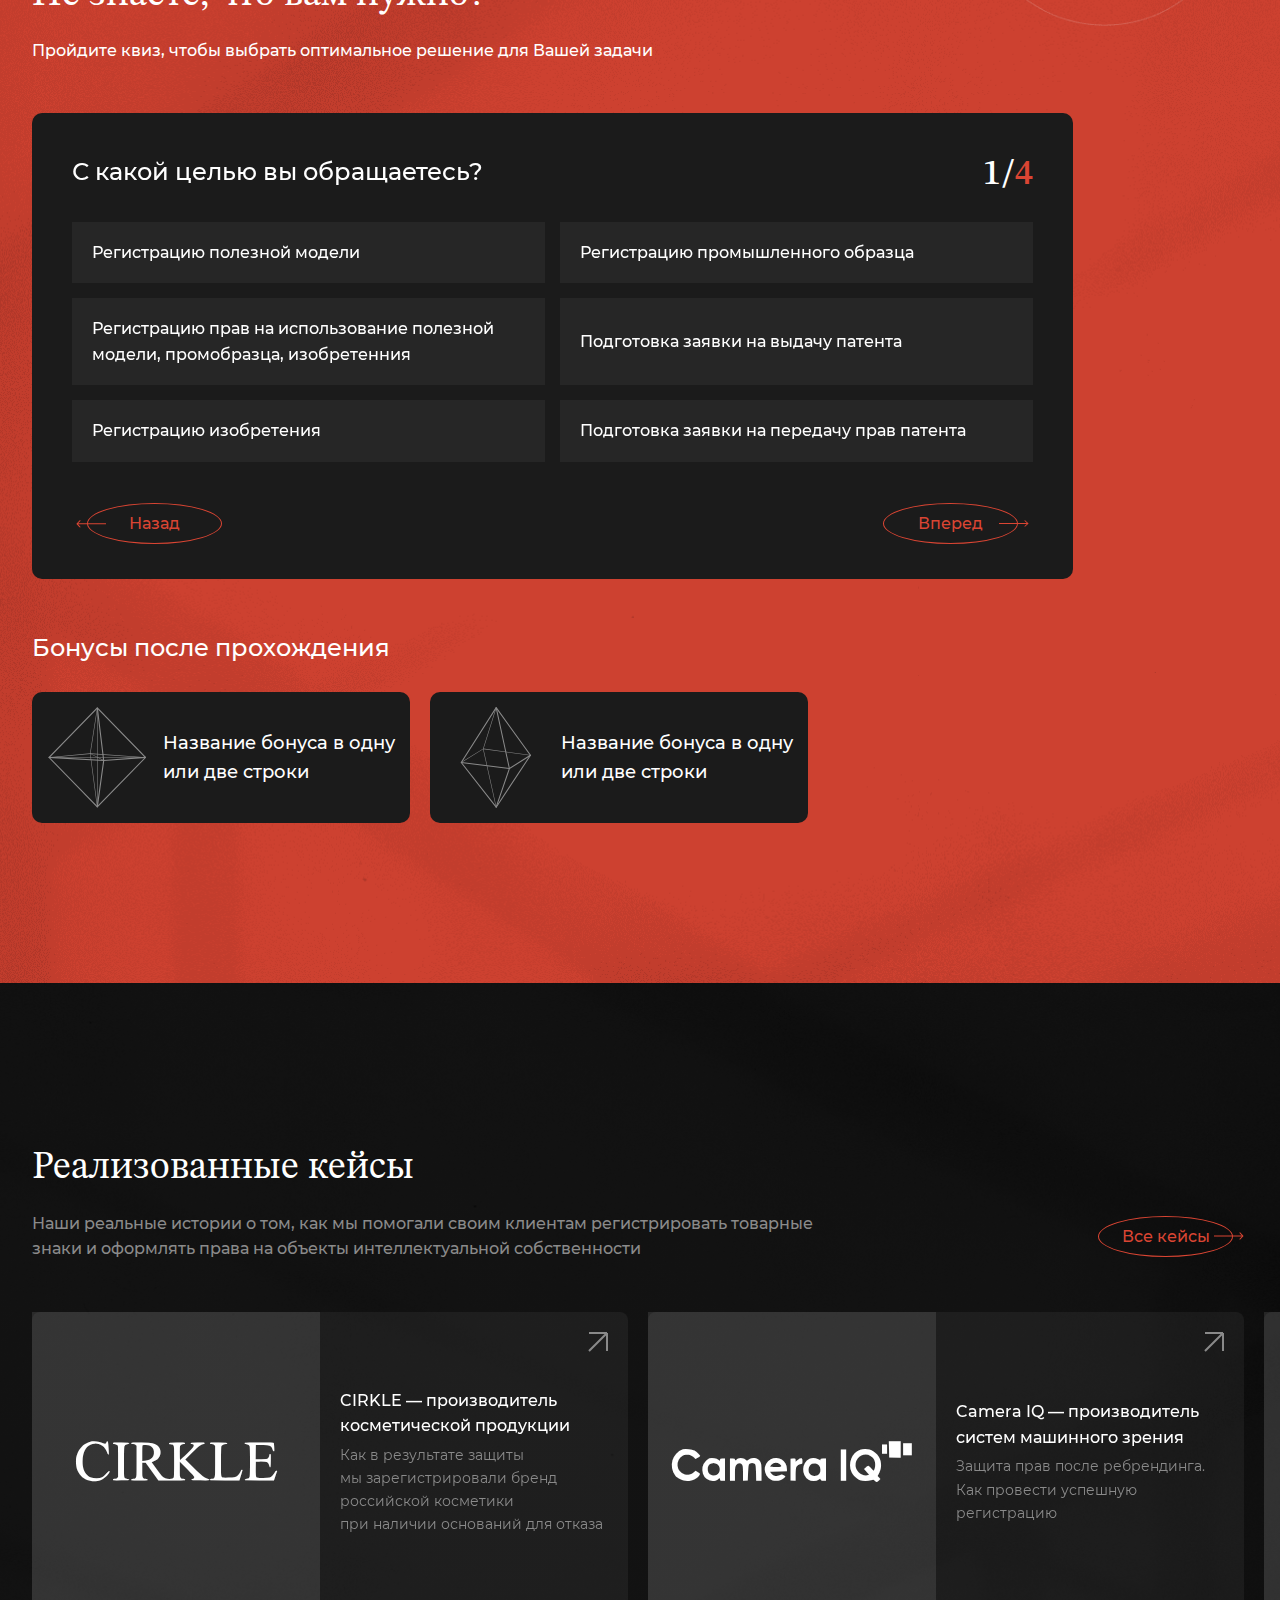
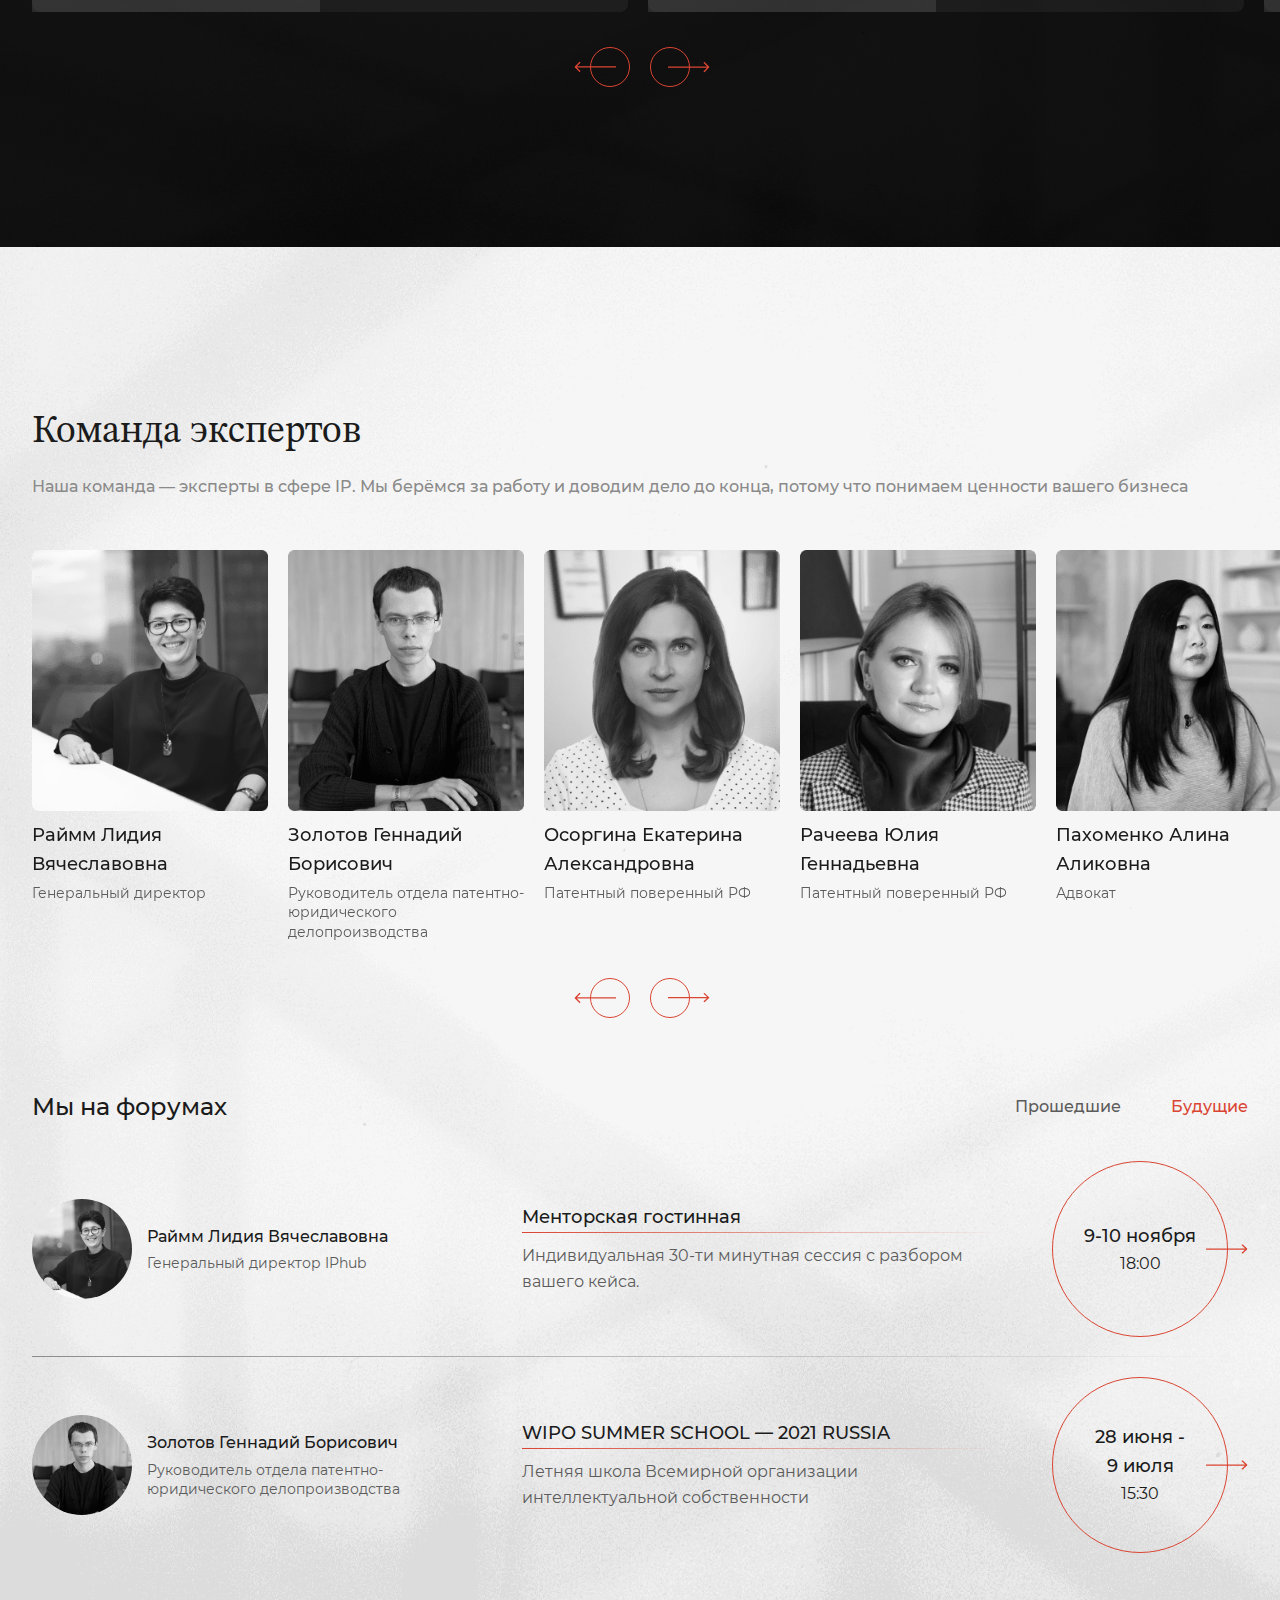
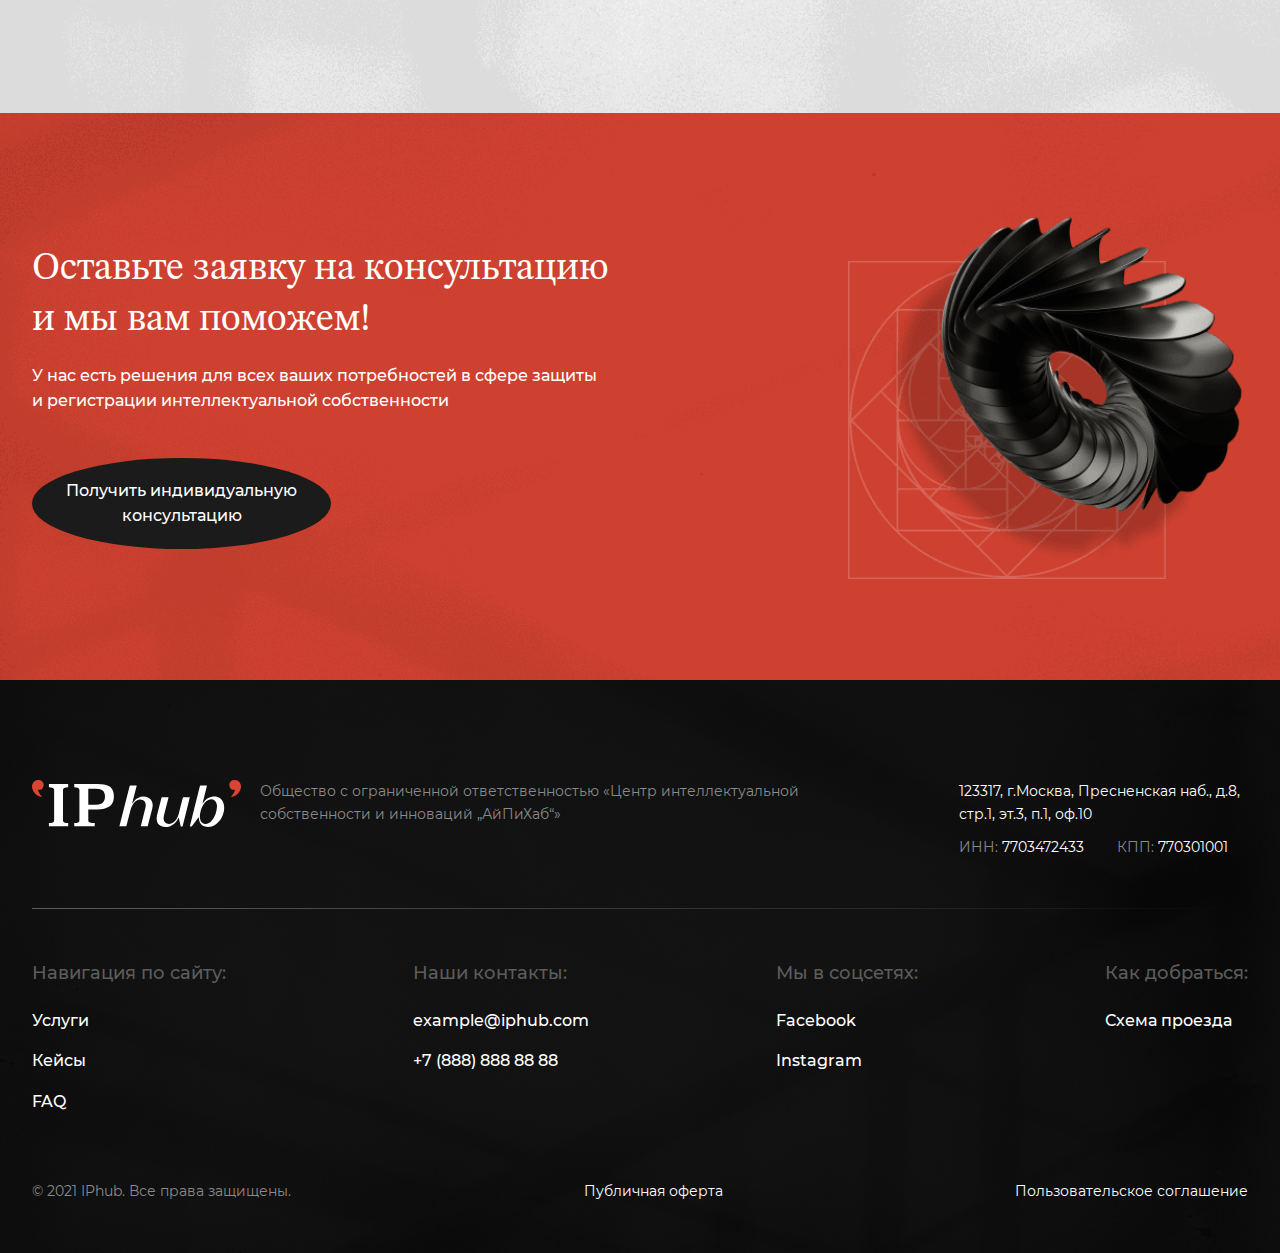
==== commit f34c292f: "fix sliders, service slider hover, pop-up" ====
--- a/index.html
+++ b/index.html
@@ -35,7 +35,7 @@
         <div class="pop-up__radio">
           <input type="checkbox" id="deal" name="deal" value="deal">
           <label for="deal">Я принимаю соглашение на <a href="">обработку персональных данных</a> и <a href="">политику
-              конфиденциальности</a></label>
+              конфеденциальнсти</a></label>
         </div>
         <button class="pop-up__button">
           <p>Отправить</p>
@@ -56,7 +56,7 @@
           <nav class="header__nav menu">
             <div class="menu__container">
               <ul class="header__list menu__list">
-                <li><a href='./components/services/services.html'>Услуги</a></li>
+                <li><a href='./services/services.html'>Услуги</a></li>
                 <li><a href=''>Кейсы</a></li>
                 <li><a href=''>FAQ</a></li>
               </ul>
@@ -115,7 +115,7 @@
                 <div></div>
                 <span href="#">Получить индивидуальную консультацию</span>
               </a>
-              <a href="./components/services/services.html" class="main__button-service">
+              <a href="./services/services.html" class="main__button-service">
                 <span>Все услуги</span>
                 <img src="./img/main/button-arrow-right.svg" alt="">
               </a>
@@ -200,7 +200,7 @@
           <div class="services__subtitle">
             <p>У нас есть все необходимые ресурсы для решения любых ваших потребностей в сфере интеллектуальной
               собственности</p>
-            <a href="./components/services/services.html" class="services__button-top ">
+            <a href="./services/services.html" class="services__button-top ">
               <span>Все услуги</span>
               <img src="./img/main/button-arrow-right.svg" alt="">
             </a>
@@ -210,87 +210,55 @@
           <div class="service">
             <div class="service__button icon-shape"></div>
             <div class="service__image icon-service-image1"></div>
-            <div class="service__text">
-              <p class="service__title">Регистрация товарного знака в Роспатенте</p>
-              <p class="service__subtitle">Государственная регистрация торговых знаков в РФ и в мире</p>
-            </div>
+            <p class="service__title">Регистрация товарного знака в Роспатенте</p>
           </div>
           <div class="service">
             <div class="service__button icon-shape"></div>
             <div class="service__image icon-service-image1"></div>
-            <div class="service__text">
-              <p class="service__title">Регистрация товарного знака в Роспатенте</p>
-              <p class="service__subtitle">Государственная регистрация торговых знаков в РФ и в мире</p>
-            </div>
+            <p class="service__title">Регистрация товарного знака в Роспатенте</p>
           </div>
           <div class="service">
             <div class="service__button icon-shape"></div>
             <div class="service__image icon-service-image1"></div>
-            <div class="service__text">
-              <p class="service__title">Регистрация товарного знака в Роспатенте</p>
-              <p class="service__subtitle">Государственная регистрация торговых знаков в РФ и в мире</p>
-            </div>
+            <p class="service__title">Регистрация товарного знака в Роспатенте</p>
           </div>
           <div class="service">
             <div class="service__button icon-shape"></div>
             <div class="service__image icon-service-image2"></div>
-            <div class="service__text">
-              <p class="service__title">Изобретения и Полезные модели</p>
-              <p class="service__subtitle">Регистрация прав инновационные устройства, способы или технологии</p>
-            </div>
+            <p class="service__title">Изобретения и Полезные модели</p>
           </div>
           <div class="service">
             <div class="service__button icon-shape"></div>
             <div class="service__image icon-service-image2"></div>
-            <div class="service__text">
-              <p class="service__title">Изобретения и Полезные модели</p>
-              <p class="service__subtitle">Регистрация прав инновационные устройства, способы или технологии</p>
-            </div>
+            <p class="service__title">Изобретения и Полезные модели</p>
           </div>
           <div class="service">
             <div class="service__button icon-shape"></div>
             <div class="service__image icon-service-image2"></div>
-            <div class="service__text">
-              <p class="service__title">Изобретения и Полезные модели</p>
-              <p class="service__subtitle">Регистрация прав инновационные устройства, способы или технологии</p>
-            </div>
+            <p class="service__title">Изобретения и Полезные модели</p>
           </div>
           <div class="service">
             <div class="service__button icon-shape"></div>
             <div class="service__image icon-service-image3"></div>
-            <div class="service__text">
-              <p class="service__title">Промышленные образцы</p>
-              <p class="service__subtitle">Государственная регистрация торговых знаков в РФ и в мире</p>
-            </div>
+            <p class="service__title">Промышленные образцы</p>
           </div>
           <div class="service">
             <div class="service__button icon-shape"></div>
             <div class="service__image icon-service-image4"></div>
-            <div class="service__text">
-              <p class="service__title">Программы для ЭВМ и Базы данных</p>
-              <p class="service__subtitle">Государственная регистрация торговых знаков в РФ и в мире</p>
-            </div>
+            <p class="service__title">Программы для ЭВМ и Базы данных</p>
           </div>
           <div class="service">
             <div class="service__button icon-shape"></div>
             <div class="service__image icon-service-image5"></div>
-            <div class="service__text">
-              <p class="service__title">Представление интересов, суды</p>
-              <p class="service__subtitle">Государственная регистрация торговых знаков в РФ и в мире</p>
-            </div>
+            <p class="service__title">Представление интересов, суды</p>
+
           </div>
           <div class="service">
             <div class="service__button icon-shape"></div>
             <div class="service__image icon-service-image5"></div>
-            <div class="service__text">
-              <p class="service__title">Представление интересов, суды</p>
-              <p class="service__subtitle">Государственная регистрация торговых знаков в РФ и в мире</p>
-            </div>
-          </div>
-          <div class="service invisible"></div>
-          <div class="service invisible"></div>
-          <div class="service invisible"></div>
-          <div class="service invisible"></div>
+            <p class="service__title">Представление интересов, суды</p>
+
+          </div>
           <div class="service invisible"></div>
         </div>
         <div class="services__button-bottom">
@@ -436,7 +404,6 @@
             </div>
           </div>
           <div class="case invisible"></div>
-          <div class="case invisible"></div>
         </div>
         <div class="cases__button-bottom">
           <span href="#">Все кейсы</span>
@@ -482,10 +449,6 @@
             <p class="member__name">Нигодина Вероника Анатольевна</p>
             <p class="member__profession">Маркетолог</p>
           </div>
-          <div class="member invisible"></div>
-          <div class="member invisible"></div>
-          <div class="member invisible"></div>
-          <div class="member invisible"></div>
           <div class="member invisible"></div>
         </div>
         <div class="container">
@@ -572,7 +535,7 @@
           <div class="footer__menu footer-menu">
             <div class="footer-menu__column">
               <p class="footer-menu__header">Навигация<span> по сайту:</span></p>
-              <a href="./components/services/services.html" class="footer-menu__item">Услуги</a>
+              <a href="./services/services.html" class="footer-menu__item">Услуги</a>
               <a href="#" class="footer-menu__item">Кейсы</a>
               <a href="#" class="footer-menu__item">FAQ</a>
             </div>
--- a/css/style.css
+++ b/css/style.css
@@ -64,7 +64,7 @@
   color: #ffffff;
 }
 
-.menu__adress, .statistics__description, .service__subtitle, .case__subtitle, .footer__legal-name, .footer__contacts, .footer__cellar a {
+.menu__adress, .statistics__description, .case__subtitle, .footer__legal-name, .footer__contacts, .footer__cellar a {
   font-family: "Montserrat";
   font-style: normal;
   font-weight: 400;
@@ -172,7 +172,7 @@
   left: 0;
   width: 100%;
   height: 100%;
-  background-color: rgba(189, 189, 189, 0.75);
+  background-color: rgba(0, 0, 0, 0.7);
   z-index: 10;
   cursor: pointer;
   -webkit-transition: 0.7s ease-in-out;
@@ -193,10 +193,12 @@
   width: calc(100% - 40px);
   padding: 40px 65px;
   position: absolute;
-  top: 50%;
+  top: 5%;
+  max-height: 90%;
+  overflow: auto;
   left: 50%;
-  -webkit-transform: translate(-50%, -50%);
-          transform: translate(-50%, -50%);
+  -webkit-transform: translateX(-50%);
+          transform: translateX(-50%);
   background-color: #1b1b1b;
   border-radius: 10px;
   cursor: auto;
@@ -1573,6 +1575,7 @@
   -webkit-box-direction: normal;
       -ms-flex-direction: column;
           flex-direction: column;
+  gap: 10px;
   margin: 0 20px 0 0;
   -webkit-transition: 0.5s;
   transition: 0.5s;
@@ -1591,18 +1594,6 @@
 
 .service:hover .icon-shape::before {
   color: #fff;
-  -webkit-transition: 0.5s;
-  transition: 0.5s;
-}
-
-.service:hover .icon-service-image1,
-.service:hover .icon-service-image2,
-.service:hover .icon-service-image3,
-.service:hover .icon-service-image4,
-.service:hover .icon-service-image5 {
-  font-size: 100px;
-  -webkit-transition: 0.3s;
-  transition: 0.3s;
 }
 
 .service:hover .icon-service-image1::before,
@@ -1621,17 +1612,9 @@
   transition: 0.5s;
 }
 
-.service:hover .service__subtitle {
-  display: block;
-  -webkit-transition: 0.5s;
-  transition: 0.5s;
-  bottom: -50%;
-}
-
 .service .icon-shape {
   -ms-flex-item-align: end;
       align-self: flex-end;
-  padding: 0 0 40px 0;
 }
 
 .service .icon-shape::before {
@@ -1650,9 +1633,8 @@
   -ms-flex-item-align: center;
       -ms-grid-row-align: center;
       align-self: center;
-  padding: 0 0 30px 0;
-  -webkit-transition: 0.3s;
-  transition: 0.3s;
+  -webkit-transition: 0.4s;
+  transition: 0.4s;
 }
 
 @media (max-width: 1000px) {
@@ -1694,19 +1676,10 @@
   transition: 0.5s;
 }
 
-.service__text {
-  position: relative;
-  -webkit-box-flex: 1;
-      -ms-flex: 1 1 auto;
-          flex: 1 1 auto;
-}
-
 .service__title {
   color: #8a8a8a;
-  position: absolute;
-  -webkit-transition: 0.5s;
-  transition: 0.5s;
-  padding: 0 25px 5px 0;
+  -webkit-transition: 0.5s;
+  transition: 0.5s;
 }
 
 @media (max-width: 768px) {
@@ -1718,8 +1691,6 @@
 @media (max-width: 500px) {
   .service__title {
     font-size: 14px;
-    bottom: 10px;
-    padding: 0 15px 5px 0;
   }
 }
 
@@ -1727,14 +1698,6 @@
   .service__title {
     font-size: 16px;
   }
-}
-
-.service__subtitle {
-  color: #8a8a8a;
-  position: relative;
-  bottom: -200%;
-  -webkit-transition: 0.5s;
-  transition: 0.5s;
 }
 
 .test {
